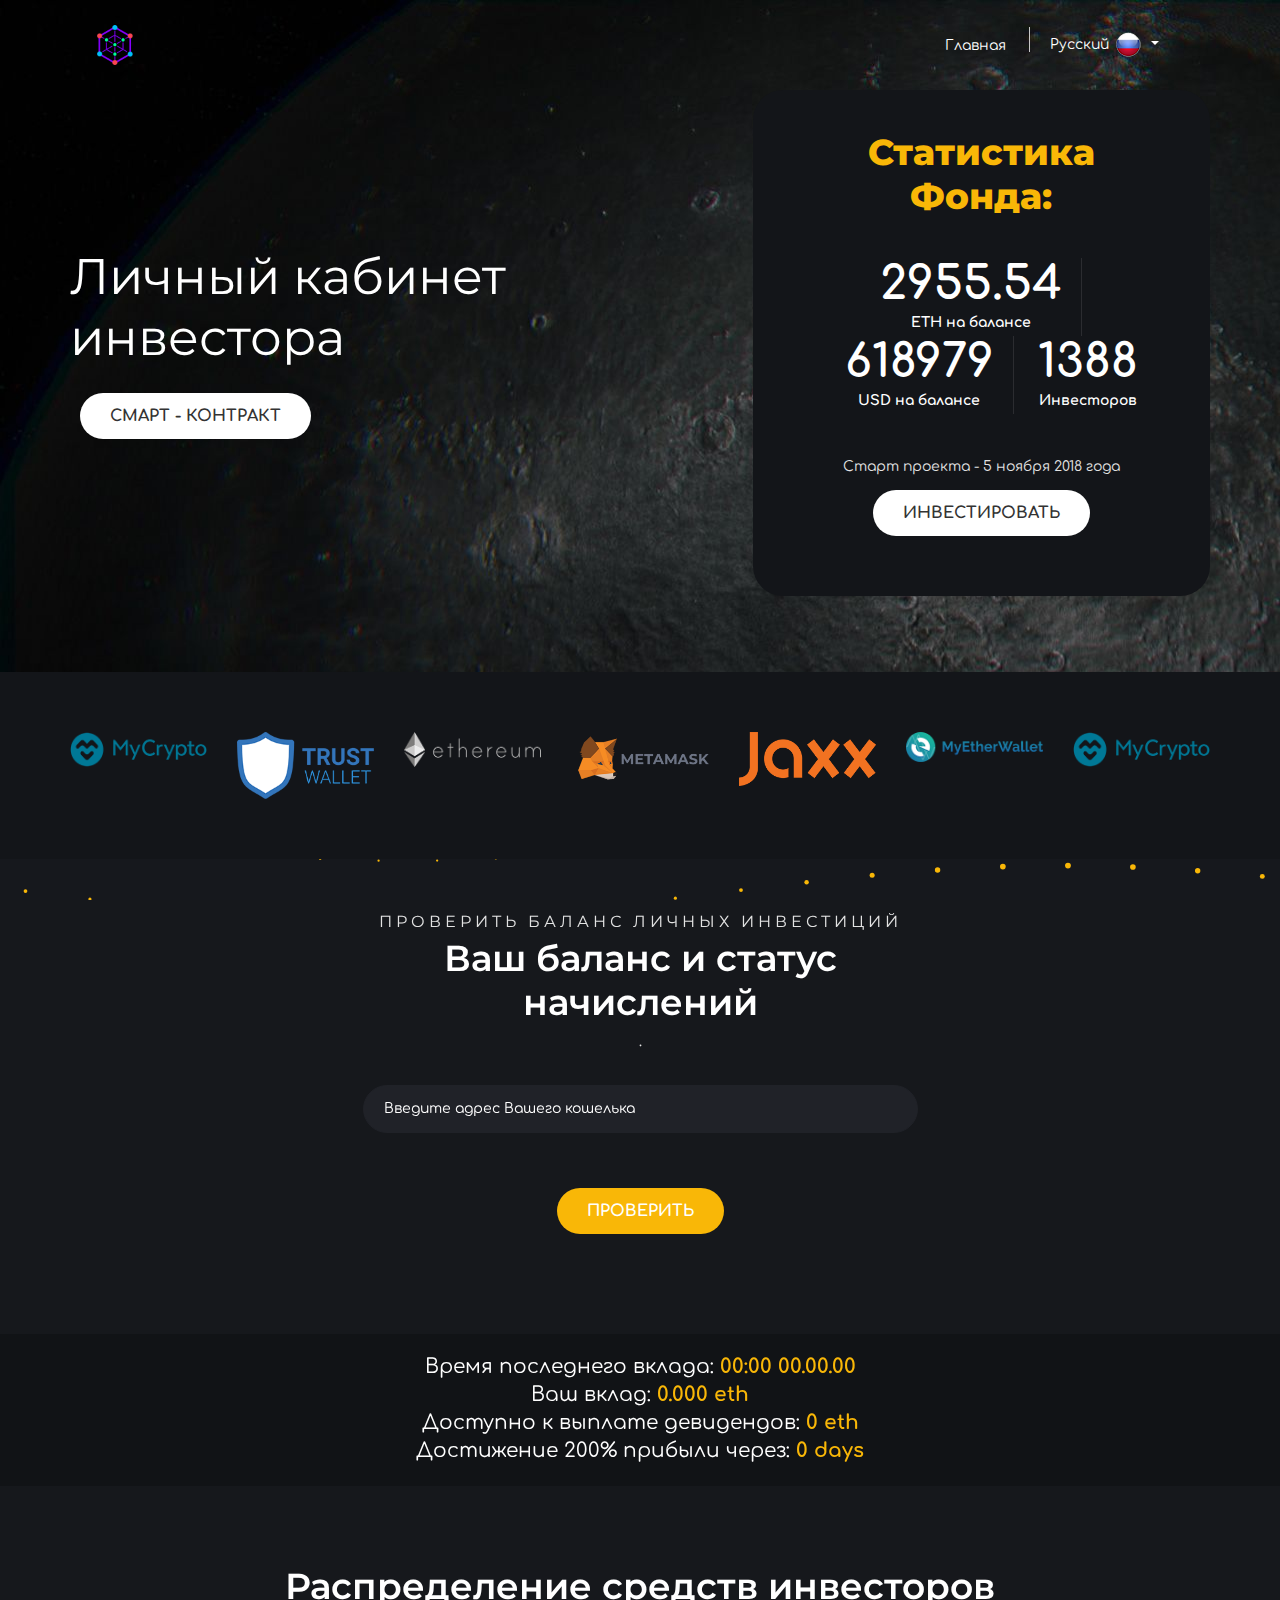
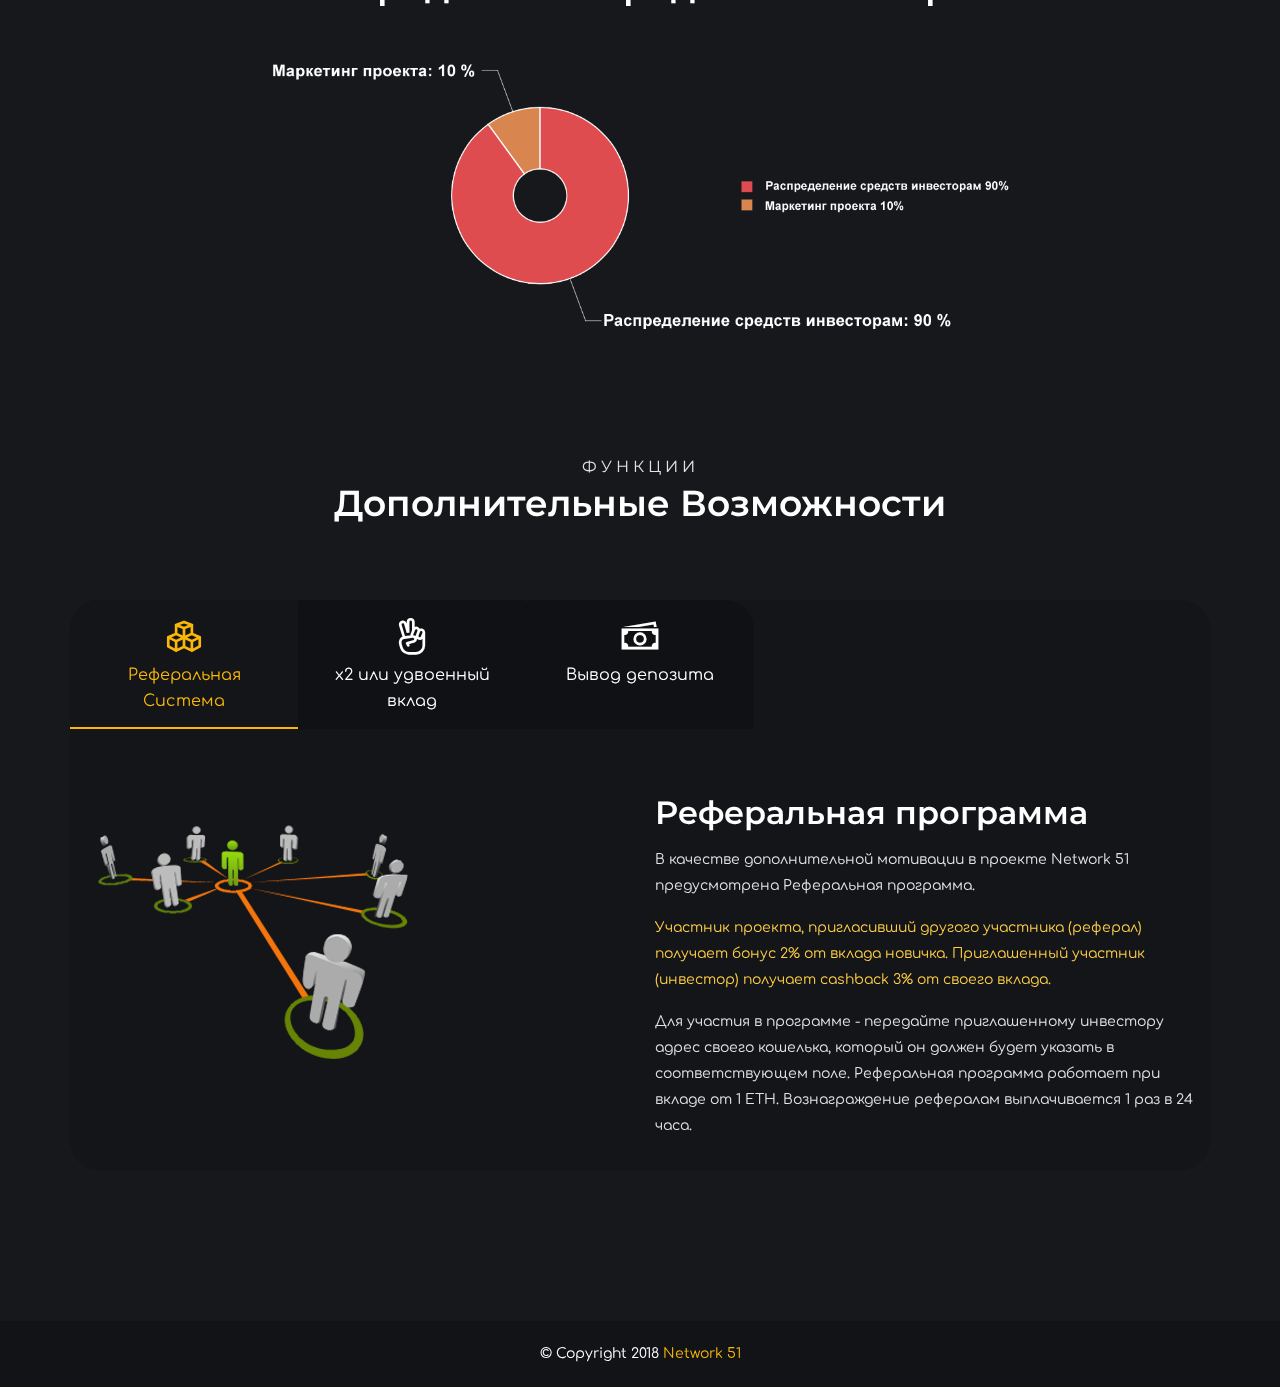
==== docs/cabinet.html @ 4ee6a57c "Add files via upload" ====
<!doctype html>
<html lang="ru">



<head>
    <!-- Required meta tags -->
    <meta charset="utf-8">
    <meta name="viewport" content="width=device-width, initial-scale=1, shrink-to-fit=no">
    <title>Личный Кабинет</title>
    <!-- Favicon -->
    <link rel="shortcut icon" href="images/favicon.ico" />
    <!-- Google Fonts -->
    <link href="https://fonts.googleapis.com/css?family=Comfortaa:300,400,700" rel="stylesheet">
    <link href="https://fonts.googleapis.com/css?family=Montserrat:100i,200,300,400,700,800,900" rel="stylesheet">
    <!-- Bootstrap CSS -->
    <link rel="stylesheet" type="text/css" href="css/bootstrap.min.css">
    <!-- owl-carousel CSS -->
    <link rel="stylesheet" type="text/css" href="css/owl-carousel/owl.carousel.css" />
    <!-- Magnific Popup -->
    <link rel="stylesheet" href="css/magnific-popup/magnific-popup.css" />
    <!-- Animate CSS -->
    <link rel="stylesheet" type="text/css" href="css/animate.css" />
    <!-- Font Awesome -->
    <link rel="stylesheet" type="text/css" href="css/font-awesome.min.css" />
    <!-- Font Awesome -->
    <link rel="stylesheet" type="text/css" href="css/export.css" />
    <!-- Font Awesome -->
    <link rel="stylesheet" type="text/css" href="css/line-awesome.min.css" />
    <!-- media element player -->
    <link rel="stylesheet" type="text/css" href="css/mediaelementplayer.min.css" />
    <!-- Timeline CSS -->
    <link rel="stylesheet" type="text/css" href="css/timeline.min.css">
    <!-- style CSS -->
    <link rel="stylesheet" type="text/css" href="css/style.css">
    <!-- Responsive CSS -->
    <link rel="stylesheet" type="text/css" href="css/responsive.css">
    <!-- Custom CSS -->
    <link rel="stylesheet" type="text/css" href="css/custom.css">
    

    
</head>




<body data-spy="scroll" data-offset="80">



    <!-- loading -->
    <div id="loading">
        <div id="loading-center">
            <div class='loader loader2'>
                <div>
                    <div>
                        <div>
                            <div>
                                <div>
                                    <div>
                                    </div>
                                </div>
                            </div>
                        </div>
                    </div>
                </div>
            </div>
        </div>
    </div>
    <!-- loading End -->
    <!-- Header -->
    <header>
        <div class="container-fluid">
            <div class="row">
                <div class="col-lg-12">
                    <nav class="navbar navbar-expand-lg navbar-light">
                        <a class="navbar-brand" href="#">
                                <img src="images/logo_eth2.png" class="img-fluid" alt="">
                            </a>
                        <button class="navbar-toggler" type="button" data-toggle="collapse" data-target="#navbarSupportedContent" aria-controls="navbarSupportedContent" aria-expanded="false" aria-label="Toggle navigation">
                            <i class="la la-bars"></i>
                        </button>
                        <div class="collapse navbar-collapse" id="navbarSupportedContent">
                            <ul class="navbar-nav mr-auto w-100 justify-content-end">
                             
                             <li class="nav-item">
                                    <a class="nav-link" href="index-2.html">Главная</a>
                                </li>
                               
                               
                               
                            </ul>
                        </div>
                        <ul class="nav justify-content-end">
                            <li class="nav-item dropdown">
                                <a class="nav-link dropdown-toggle" href="#" id="navbarDropdown" role="button" data-toggle="dropdown" aria-haspopup="true" aria-expanded="false">
                                        Русский <img src="images/rus30.png">
                                    </a>
                                <div class="dropdown-menu" aria-labelledby="navbarDropdown">
                                    <a class="dropdown-item" href="cabinet_eng.html">English <img src="images/eng30.png"></a>
                         <a class="dropdown-item" href="cabinet_kor.html">한국어  <img src="images/kor30.png"></a>
                                </div>
                            </li>
                         
                        </ul>
                    </nav>
                </div>
            </div>
        </div>
    </header>
    <!-- Header END -->
    <!-- banner -->
    <div id="wave" class="iq-banner">
        <div class="banner-info">
            <div class="container">
                <div class="row">
                    <div class="col-lg-7 align-self-center">
                        <div class="banner-text text-left iq-font-white">
                            <h1 class="iq-font-white iq-mb-20">Личный кабинет инвестора</h1>
                          
                            <a href="https://etherscan.io/address/0x3f11c993d3CeD0790630bEEe1bB543FdE165F614" class="button bt-white iq-mt-5 iq-ml-10">СМАРТ - КОНТРАКТ</a>
                        </div>
                    </div>
                    <div class="col-lg-5 text-center r9-mt-40">
                        <div class="iq-countdown">
                            <h2 class="iq-tw-8 iq-font-yellow">Статистика Фонда:</h2>
                            <ul id="countdown">
                                <li class="border-white"><span class="balanceeth">2955.54</span>
                                    <p class="balanceeth_text">ETH на балансе</p>
                                </li>
                                <li class=" border-white"><span class="balancedollar">618979</span>
                                    <p class="balancedollar_text">USD на балансе</p>
                                </li>
                                <li class=" border-white"><span class="investors">1388</span>
                                    <p class="investor_text">Инвесторов</p>
                                </li>
                              
                            </ul>
                            <div class="iq-progress-bar-linear">
                                <p class="iq-progress-bar-text text-center">Старт проекта - 5 ноября 2018 года
                                    <span></span>
                                </p>
                             
                            </div>
                            <a class="button iq-mb-20 bt-white" href="index-2.html" role="button">ИНВЕСТИРОВАТЬ</a>
                          
                        </div>
                    </div>
                </div>
            </div>
        </div>
    </div>
    <!-- banner -->
    <!-- Main-Contain -->
    <div class="main-contain">
       
        <!-- Clients -->
        <div class="iq-our-clients iq-ptb-60 light-bg">
            <div class="container">
                <div class="row ">
                    <div class="col-lg-12 col-md-12 ">
                        <div class="owl-carousel" data-nav-dots="false" data-nav-arrow="false" data-items="7" data-sm-items="4" data-lg-items="7" data-md-items="6" data-autoplay="true">
                            <div class="item"> <a href="clients.html"><img class="img-fluid center-block" src="images/clients/white/cl1.png" alt="#"></a></div>
                            <div class="item"> <a href="clients.html"><img class="img-fluid center-block" src="images/clients/white/cl2.png" alt="#"></a></div>
                            <div class="item"> <a href="clients.html"><img class="img-fluid center-block" src="images/clients/white/cl3.png" alt="#"></a></div>
                            <div class="item"> <a href="clients.html"><img class="img-fluid center-block" src="images/clients/white/cl4.png" alt="#"></a></div>
                            <div class="item"> <a href="clients.html"><img class="img-fluid center-block" src="images/clients/white/cl5.png" alt="#"></a></div>
                            <div class="item"> <a href="clients.html"><img class="img-fluid center-block" src="images/clients/white/cl6.png" alt="#"></a></div>
                            <div class="item"> <a href="clients.html"><img class="img-fluid center-block" src="images/clients/white/cl1.png" alt="#"></a></div>
                            <div class="item"> <a href="clients.html"><img class="img-fluid center-block" src="images/clients/white/cl2.png" alt="#"></a></div>
                            <div class="item"> <a href="clients.html"><img class="img-fluid center-block" src="images/clients/white/cl3.png" alt="#"></a></div>
                            <div class="item"> <a href="clients.html"><img class="img-fluid center-block" src="images/clients/white/cl4.png" alt="#"></a></div>
                            <div class="item"> <a href="clients.html"><img class="img-fluid center-block" src="images/clients/white/cl5.png" alt="#"></a></div>
                            <div class="item"> <a href="clients.html"><img class="img-fluid center-block" src="images/clients/white/cl6.png" alt="#"></a></div>
                        </div>
                    </div>
                </div>
            </div>
        </div>
        <!-- Clients -->
        
        
        
         <!-- Tranding Platform END -->
         
         
         
         
          <!-- Token Sale Proceeds -->
    <section id="contact-us" class="contact-us overview-block-pt">
        <div class="container">
            <div class="row justify-content-center">
                <div class="col-lg-6">
                        <div class="heading-title left">
                           <center> <small class="iq-font-green">ПРОВЕРИТЬ БАЛАНС ЛИЧНЫХ ИНВЕСТИЦИЙ</small></center>
                            <center>  <h2 class="title iq-tw-6">Ваш баланс и статус начислений</h2> </center>
                        </div>
                       <center> <p class="iq-mb-30">.</p></center>
                        <div class="contact-form">
                          
                            <div class="section-field">
                                <input class="require" id="contact_phone" type="text" placeholder="Введите адрес Вашего кошелька" name="wallet">
                            </div>
                          
                            <div class="section-field iq-mt-20">
                               
                            </div>
                            <div class="d-block text-center">
                                <button id="wallet" name="wallet" type="wallet" value="Send" class="button iq-mt-15">ПРОВЕРИТЬ</button>
                            </div>

                        </div>
                </div>
            
            </div>
        </div>
        <div class="copyright-box text-center iq-bg-over iq-over-black-20 text-center iq-ptb-20 iq-mt-100">
            <div class="container-fluid">
                <div class="row">
                    <div class="col-sm-12">
                       <div class="iq-copyright iq-font-white"> <big><big> Время последнего вклада:  <b class="user-time iq-font-yellow">00:00 00.00.00</b></big></big></div>
                       <div class="iq-copyright iq-font-white"> <big><big> Ваш вклад:  <b class="user-deposit iq-font-yellow">0.000 eth</b></big></big> </div>
                       <div class="iq-copyright iq-font-white"> <big><big> Доступно к выплате девидендов: <b class="user-withdrawal iq-font-yellow">0 eth</b></big> </big> </div>
                        <div class="iq-copyright iq-font-white"> <big><big> Достижение 200% прибыли через:  <b class="user-forecast iq-font-yellow">0 days</b></big> </big> </div>
                       
                    </div>
                </div>
            </div>
        </div>
    </section>
    <!-- Token Sale Proceeds END -->
         
         
         
         
         
         
         
            
            <br><br><br>
             <div class="col-sm-12">
                        <div class="heading-title">
                          
                            <h2 class="title iq-tw-6">Распределение средств инвесторов</h2>
                               <br><br>
                             
                             <img src="images/graph.png" alt="Распределение средств инвесторов" width="60%">
                      </div>
                    </div>
          
        
 </section>
        
        
        
        
         
        
        
            
        <!-- Tranding Platform -->
        <section class="iq-tranding-Platform overview-block-pt">
            <div class="container">
                <div class="row">
                    <div class="col-sm-12">
                        <div class="heading-title">
                            <small class="iq-font-green">ФУНКЦИИ</small>
                            <h2 class="title iq-tw-6">Дополнительные Возможности</h2>
                            <p></p>
                        </div>
                    </div>
                </div>
                <div class="row">
                    <div class="col-sm-12">
                        <div class="light-bg">
                            <nav>
                                <div class="nav nav-tabs" id="nav-tab" role="tablist">
                                    <a class="nav-item nav-link active" id="nav-home-tab" data-toggle="tab" href="#nav-home" role="tab" aria-controls="nav-home" aria-selected="true">
                            <i class="la la-cubes"></i><span>Реферальная Система</span></a>
                                    
                                    <a class="nav-item nav-link" id="nav-profile-tab" data-toggle="tab" href="#nav-profile" role="tab" aria-controls="nav-profile" aria-selected="false">
                                <i class="la la-hand-peace-o"></i><span>x2 или удвоенный вклад </span>
                            </a>
                              
                                    <a class="nav-item nav-link" id="nav-token-tab" data-toggle="tab" href="#nav-token" role="tab" aria-controls="nav-token" aria-selected="false">
                                <i class="la la-money"></i><span>Вывод депозита</span>
                            </a>
                               
                                 
                               
                                </div>
                            </nav>
                            <div class="tab-content iq-mt-50" id="nav-tabContent">
                                <div class="tab-pane fade  show active" id="nav-home" role="tabpanel" aria-labelledby="nav-home-tab">
                                    <div class="row">
                                        <div class="col-lg-6">
                                            <img class="img-fluid" src="images/about/pic1.png" alt="#">
                                        </div>
                                        <div class="col-lg-6 align-self-center">
                                            <h3 class="iq-tw-6 iq-mb-15">Реферальная программа</h3>
                                            <p>В качестве дополнительной мотивации в
                                             проекте Network 51 предусмотрена Реферальная программа. 
 </p>

<p> <font color="ffce44">  Участник проекта, пригласивший другого участника (реферал) 
получает бонус 2% от вклада новичка. Приглашенный участник (инвестор) получает cashback 3% от своего вклада.</font></p>
<p>
Для участия в программе - передайте приглашенному инвестору адрес своего кошелька, 
который он должен будет указать в соответствующем поле. Реферальная программа работает 
при вкладе от 1 ETH.  Вознаграждение рефералам выплачивается 1 раз в 24 часа. 
 </p>

   

                                        
                                        </div>
                                    </div>
                                </div>
                                <div class="tab-pane fade" id="nav-profile" role="tabpanel" aria-labelledby="nav-profile-tab">
                                    <div class="row">
                                        <div class="col-lg-6">
                                            <img class="img-fluid" src="images/about/pic2.png" alt="#">
                                        </div>
                                        <div class="col-lg-6 align-self-center">
                                            <h3 class="iq-tw-6 iq-mb-15">2X или 200% от депозита</h3>
                                            <p>В смарт-контракте проекта EHT2X прописано получение фиксированной прибыли на равных правах между всеми инвесторами. </p>
                                            
                                            
                                         <p><font color="ffce44">   Этим достигается долгосрочная жизнь проекта и гарантия доходности при входе в проект на любом его этапе.</font> </p>
                                         <p>
При достижении 200% прибыли смарт-контракт автоматически удаляет адрес кошелька инвестора и участник выбывает из проекта. 
После этого инвестор имеет возможность повторить процедуру и инвестировать новую сумму в проект. 
 </p>




                                          
                                        </div>
                                    </div>
                                </div>
                         
                                <div class="tab-pane fade" id="nav-token" role="tabpanel" aria-labelledby="nav-token-tab">
                                    <div class="row">
                                        <div class="col-lg-6">
                                            <img class="img-fluid" src="images/about/pic4.png" alt="#">
                                        </div>
                                        <div class="col-lg-6 align-self-center">
                                            <h3 class="iq-tw-6 iq-mb-15">Вывод Депозита и Накоплений</h3>
                                            <p> Смарт-контракт Network 51  на Blockchain Ethereum позволяет выводить 
                                            накопленные средства с вашего счета в любой момент. Вы также можете в любой момент вывести свой изначальный депозит. <br>
Для вывода своих начислений достаточно отправить нулевую транзакцию 0 ETH на адрес  <a href="https://etherscan.io/address/0x3f11c993d3CeD0790630bEEe1bB543FdE165F614">смарт-контракта Network 51 </a> 
и накопления зачислятся на ваш кошелек.</p>

<p>Для вывода своего депозита необходимо отправить на адрес <a href="https://etherscan.io/address/0x3f11c993d3CeD0790630bEEe1bB543FdE165F614"> смарт-контракта 0,00000007 ETH </a>. <br><br>
ВАЖНО! Возврат депозита осуществляется из расчета: сумма внесенных средств минус 10% на маркетинг, 
минус дивиденды (начисленные проценты) и минус 5% - реферальная программа. Если сумма начисленных 
дивидендов превышает сумму депозита, то выплачиваются только дивиденды.  
Отследить выплаты смарт-контракта Network 51 можно на сайте  <a href="https://etherscan.io/">etherscan.io</a></p>

<p>При достижении 200% прибыли смарт-контракт автоматически удаляет адрес кошелька 
инвестора и участник выбывает из проекта – накопления (дивиденды) автоматически перечисляются на адрес кошелька инвестора.
 </p>   
                                        </div>
                                    </div>
                                </div>
                              
                            </div>
                        </div>
                    </div>
                </div>
            </div>
        </section>
        
        <!-- Tranding Platform END -->
     
                
                
        <!-- Our Blog END -->
    </div>
    <!-- Token Sale Proceeds -->
    <section id="contact-us" class="contact-us overview-block-pt">
        <div class="container">
            <div class="row justify-content-center">
                <div class="col-lg-6">
                   
                </div>
            
            </div>
        </div>
        <div class="copyright-box text-center iq-bg-over iq-over-black-20 text-center iq-ptb-20 iq-mt-100">
            <div class="container-fluid">
                <div class="row">
                    <div class="col-sm-12">
                        <div class="iq-copyright iq-font-white">© Copyright 2018  <a href="#" target="_blank">Network 51</a></div>
                    </div>
                </div>
            </div>
        </div>
    </section>
    <!-- Token Sale Proceeds END -->
    <!-- back-to-top -->
    <div id="back-to-top">
        <a class="top" id="top" href="#top"><i class="fa fa-angle-double-up" aria-hidden="true"></i> </a>
    </div>
    <!-- back-to-top End -->
    <!-- bubbly -->
    <canvas id="canvas1"></canvas>
    <!-- bubbly End -->
    <!-- Optional JavaScript -->
    <!-- jQuery first, then Popper.js, then Bootstrap JS -->
    <script src="js/jquery-min.js"></script>
    <!-- popper JavaScript -->
    <script src="js/popper.min.js"></script>
    <!-- Bootstrap JavaScript -->
    <script src="js/bootstrap.min.js"></script>
    <!-- All-plugins JavaScript -->
    <script src="js/all-plugins.js"></script>
    <!-- timeline JavaScript -->
    <script src="js/timeline.min.js"></script>
    <!-- wave JavaScript -->
    <script src='js/wave/three.min.js'></script>
    <script src='js/wave/Projector.js'></script>
    <script src='js/wave/CanvasRenderer.js'></script>
    <script src="js/wave/index.js"></script>
    <!-- bubbly JavaScript -->
    <script src="js/bubbly-bg.js"></script>
 
    <!-- Custom JavaScript -->
    <script src="js/custom.js"></script>
    <script src="js/web3.min.js"></script>
    <script src="js/integrationFull.js"></script>
    
    


    <script  src="js/index.js"></script>
    
    
</body>



</html>
---- docs/css/export.css ----
.amcharts-export-canvas{position:absolute;display:none;z-index:1;top:0;right:0;bottom:0;left:0;background-color:#fff}.amcharts-export-canvas.active{display:block}.amcharts-export-menu{position:absolute;z-index:2;opacity:.5;color:#000}.amcharts-main-div:hover .amcharts-export-menu,.amcharts-stock-div:hover .amcharts-export-menu,.amcharts-export-menu.active{opacity:1}.amcharts-export-menu-top-left>ul>li>ul:after{content:"";position:absolute;top:13px;right:100%;z-index:1000;border-top:7px solid transparent;border-left:7px solid transparent;border-right:7px solid #fff;border-bottom:7px solid transparent}.amcharts-export-menu-top-left>ul>li>ul>li:first-child>a:after{content:"";position:absolute;top:12px;right:100%;z-index:1001;border-top:8px solid transparent;border-left:8px solid transparent;border-right:8px solid #e2e2e2;border-bottom:8px solid transparent}.amcharts-export-menu-top-right>ul>li>ul:after{content:"";position:absolute;top:13px;left:100%;z-index:1000;border-top:7px solid transparent;border-left:7px solid #fff;border-right:7px solid transparent;border-bottom:7px solid transparent}.amcharts-export-menu-top-right>ul>li>ul>li:first-child>a:after{content:"";position:absolute;top:12px;left:100%;z-index:1001;border-top:8px solid transparent;border-left:8px solid #e2e2e2;border-right:8px solid transparent;border-bottom:8px solid transparent}.amcharts-export-menu-bottom-left>ul>li>ul:after{content:"";position:absolute;bottom:13px;right:100%;z-index:1000;border-top:7px solid transparent;border-left:7px solid transparent;border-right:7px solid #fff;border-bottom:7px solid transparent}.amcharts-export-menu-bottom-left>ul>li>ul>li:last-child>a:after{content:"";position:absolute;bottom:12px;right:100%;z-index:1001;border-top:8px solid transparent;border-left:8px solid transparent;border-right:8px solid #e2e2e2;border-bottom:8px solid transparent}.amcharts-export-menu-bottom-right>ul>li>ul:after{content:"";position:absolute;bottom:13px;left:100%;z-index:1000;border-top:7px solid transparent;border-left:7px solid #fff;border-right:7px solid transparent;border-bottom:7px solid transparent}.amcharts-export-menu-bottom-right>ul>li>ul>li:last-child>a:after{content:"";position:absolute;bottom:12px;left:100%;z-index:1001;border-top:8px solid transparent;border-left:8px solid #e2e2e2;border-right:8px solid transparent;border-bottom:8px solid transparent}.amcharts-export-menu ul{list-style:none;margin:0;padding:0}.amcharts-export-menu li{position:relative;display:block;z-index:1}.amcharts-export-menu li>ul{position:absolute;display:none;border:1px solid #e2e2e2;margin-top:-1px;background:#fff}.amcharts-export-menu li>a{position:relative;display:block;color:#000;text-decoration:none;padding:12px;z-index:2;white-space:nowrap;border-bottom:1px solid #f2f2f2}.amcharts-export-menu li:last-child>a{border-bottom:0}.amcharts-export-menu li>a>img{border:0}.amcharts-export-menu-top-left{top:0;left:0}.amcharts-export-menu-bottom-left{bottom:0;left:0}.amcharts-export-menu-top-right{top:0;right:0}.amcharts-export-menu-bottom-right{bottom:0;right:0}.amcharts-export-menu li:hover>ul,.amcharts-export-menu li.active>ul{display:block}.amcharts-export-menu li:hover>a,.amcharts-export-menu li.active>a{color:#fff;background-color:#636363}.amcharts-export-menu-top-left li:hover>ul,.amcharts-export-menu-top-left li.active>ul{left:100%;top:0}.amcharts-export-menu-bottom-left li:hover>ul,.amcharts-export-menu-bottom-left li.active>ul{left:100%;bottom:0}.amcharts-export-menu-top-right li:hover>ul,.amcharts-export-menu-top-right li.active>ul{top:0;right:100%}.amcharts-export-menu-bottom-right li:hover>ul,.amcharts-export-menu-bottom-right li.active>ul{bottom:0;right:100%}.amcharts-export-menu .export-main>a,.amcharts-export-menu .export-drawing>a,.amcharts-export-menu .export-delayed-capturing>a{display:block;overflow:hidden;text-indent:-13333337px;width:36px;height:36px;padding:0;background-repeat:no-repeat;background-image:url([data-uri]);background-color:#fff;background-position:center;-webkit-box-shadow:1px 1px 3px 0 rgba(0,0,0,.5);-moz-box-shadow:1px 1px 3px 0 rgba(0,0,0,.5);box-shadow:1px 1px 3px 0 rgba(0,0,0,.5);border-radius:18px;margin:8px 8px 0 10px}.amcharts-export-menu .export-drawing>a{background-image:url([data-uri])}.amcharts-export-menu .export-main:hover,.amcharts-export-menu .export-drawing:hover,.amcharts-export-menu .export-main.active,.amcharts-export-menu .export-drawing.active{padding-bottom:100px}.amcharts-export-menu.amcharts-export-menu-bottom-left .export-main:hover,.amcharts-export-menu.amcharts-export-menu-bottom-left .export-drawing:hover,.amcharts-export-menu.amcharts-export-menu-bottom-right .export-main:hover,.amcharts-export-menu.amcharts-export-menu-bottom-right .export-drawing:hover,.amcharts-export-menu.amcharts-export-menu-bottom-left .export-main.active,.amcharts-export-menu.amcharts-export-menu-bottom-left .export-drawing.active,.amcharts-export-menu.amcharts-export-menu-bottom-right .export-main.active,.amcharts-export-menu.amcharts-export-menu-bottom-right .export-drawing.active{padding-bottom:0;padding-top:100px}.amcharts-export-menu .export-main:hover>a,.amcharts-export-menu .export-main.active>a{background-image:url([data-uri])}.amcharts-export-menu .export-drawing:hover>a,.amcharts-export-menu .export-drawing.active>a{background-image:url([data-uri])}.amcharts-export-menu .export-close>a,.amcharts-export-menu .export-close:hover>a,.amcharts-export-menu .export-close.active>a{background-image:url([data-uri])}.amcharts-export-menu .export-drawing-color{background:#000;width:35px}.amcharts-export-menu .export-drawing-color>a{display:block;overflow:hidden;text-indent:-13333337px}.amcharts-export-menu .export-drawing-color-red{background:red}.amcharts-export-menu .export-drawing-color-green{background:#0f0}.amcharts-export-menu .export-drawing-color-blue{background:#00f}.amcharts-export-menu .export-drawing-color-white{background:#fff}.amcharts-export-fallback{position:absolute;top:0;right:0;bottom:0;left:0;background-color:#fff}.amcharts-export-fallback textarea{border:0;outline:0;position:absolute;overflow:hidden;width:100%;height:100%;padding:20px}.amcharts-export-fallback-message{position:absolute;z-index:1;padding:20px;width:100%;background-color:#fff}.amcharts-export-menu .export-delayed-capturing>a{text-indent:0;line-height:36px;vertical-align:middle;text-align:center;background-image:none}.amcharts-export-menu,.amcharts-export-canvas .canvas-container{-webkit-transition:opacity .5s ease-out;-moz-transition:opacity .5s ease-out;-ms-transition:opacity .5s ease-out;-o-transition:opacity .5s ease-out;transition:opacity .5s ease-out}.amcharts-export-canvas.dropbox .canvas-container{opacity:.5}.amcharts-export-menu .export-drawing-shape a{font:0/0 a;text-shadow:none;color:transparent}.amcharts-export-menu li img{height:20px}.amcharts-export-menu .export-drawing-width a{text-align:center}.amcharts-export-menu .export-drawing-width span{display:block;margin:0 auto}.amcharts-export-menu .export-drawing-width span>span{display:block;background:#000;border-radius:100%}.amcharts-export-menu .export-drawing-shape a:hover img,.amcharts-export-menu .export-drawing-shape.active a img{-webkit-filter:invert(100%);filter:invert(100%)}
---- docs/css/line-awesome.min.css ----
/*!
 *  Line Awesome 1.1.0 by @icons_8 - https://icons8.com/line-awesome
 *  License - https://icons8.com/good-boy-license/ (Font: SIL OFL 1.1, CSS: MIT License)
 *
 * Made with love by Icons8 [ https://icons8.com/ ] using FontCustom [ https://github.com/FontCustom/fontcustom ]
 *
 * Contacts:
 *    [ https://icons8.com/contact ]
 *
 * Follow Icon8 on
 *    Twitter [ https://twitter.com/icons_8 ]
 *    Facebook [ https://www.facebook.com/Icons8 ]
 *    Google+ [ https://plus.google.com/+Icons8 ]
 *    GitHub [ https://github.com/icons8 ]
 */.la,.la-stack{display:inline-block}.la-fw,.la-li{text-align:center}@font-face{font-family:LineAwesome;src:url(../fonts/line-awesomeeb4f.eot?v=1.1.);src:url(../fonts/line-awesome0176.eot??v=1.1.#iefix) format("embedded-opentype"),url(../fonts/line-awesomeeb4f.html?v=1.1.) format("woff2"),url(../fonts/line-awesomeeb4f.woff?v=1.1.) format("woff"),url(../fonts/line-awesomeeb4f.ttf?v=1.1.) format("truetype"),url(../fonts/line-awesomeeb4f.svg?v=1.1.#fa) format("svg");font-weight:400;font-style:normal}@media screen and (-webkit-min-device-pixel-ratio:0){@font-face{font-family:LineAwesome;src:url(../fonts/line-awesomeeb4f.svg?v=1.1.#fa) format("svg")}}.la{font:normal normal normal 16px/1 LineAwesome;font-size:inherit;text-decoration:inherit;text-rendering:optimizeLegibility;text-transform:none;-moz-osx-font-smoothing:grayscale;-webkit-font-smoothing:antialiased;font-smoothing:antialiased}.la-lg{font-size:1.33333333em;line-height:.75em;vertical-align:-15%}.la-2x{font-size:2em}.la-3x{font-size:3em}.la-4x{font-size:4em}.la-5x{font-size:5em}.la-fw{width:1.28571429em}.la-ul{padding-left:0;margin-left:2.14285714em;list-style-type:none}.la-ul>li{position:relative}.la-li{position:absolute;left:-2.14285714em;width:2.14285714em;top:.14285714em}.la-li.la-lg{left:-1.85714286em}.la-border{padding:.2em .25em .15em;border:.08em solid #eee;border-radius:.1em}.pull-right{float:right}.pull-left{float:left}.li.pull-left{margin-right:.3em}.li.pull-right{margin-left:.3em}.la-spin{-webkit-animation:fa-spin 2s infinite linear;animation:fa-spin 2s infinite linear}@-webkit-keyframes fa-spin{0%{-webkit-transform:rotate(0);transform:rotate(0)}100%{-webkit-transform:rotate(359deg);transform:rotate(359deg)}}@keyframes fa-spin{0%{-webkit-transform:rotate(0);transform:rotate(0)}100%{-webkit-transform:rotate(359deg);transform:rotate(359deg)}}.la-rotate-90{filter:progid:DXImageTransform.Microsoft.BasicImage(rotation=1);-webkit-transform:rotate(90deg);-ms-transform:rotate(90deg);transform:rotate(90deg)}.la-rotate-180{filter:progid:DXImageTransform.Microsoft.BasicImage(rotation=2);-webkit-transform:rotate(180deg);-ms-transform:rotate(180deg);transform:rotate(180deg)}.la-rotate-270{filter:progid:DXImageTransform.Microsoft.BasicImage(rotation=3);-webkit-transform:rotate(270deg);-ms-transform:rotate(270deg);transform:rotate(270deg)}.la-flip-horizontal{filter:progid:DXImageTransform.Microsoft.BasicImage(rotation=0, mirror=1);-webkit-transform:scale(-1,1);-ms-transform:scale(-1,1);transform:scale(-1,1)}.la-flip-vertical{filter:progid:DXImageTransform.Microsoft.BasicImage(rotation=2, mirror=1);-webkit-transform:scale(1,-1);-ms-transform:scale(1,-1);transform:scale(1,-1)}:root .la-flip-horizontal,:root .la-flip-vertical,:root .la-rotate-180,:root .la-rotate-270,:root .la-rotate-90{filter:none}.la-stack{position:relative;width:2em;height:2em;line-height:2em;vertical-align:middle}.la-stack-1x,.la-stack-2x{position:absolute;left:0;width:100%;text-align:center}.la-stack-1x{line-height:inherit}.la-stack-2x{font-size:2em}.la-inverse{color:#fff}.la-500px:before{content:"\f100"}.la-adjust:before{content:"\f101"}.la-adn:before{content:"\f102"}.la-align-center:before{content:"\f103"}.la-align-justify:before{content:"\f104"}.la-align-left:before{content:"\f105"}.la-align-right:before{content:"\f106"}.la-amazon:before{content:"\f107"}.la-ambulance:before{content:"\f108"}.la-anchor:before{content:"\f109"}.la-android:before{content:"\f10a"}.la-angellist:before{content:"\f10b"}.la-angle-double-down:before{content:"\f10c"}.la-angle-double-left:before{content:"\f10d"}.la-angle-double-right:before{content:"\f10e"}.la-angle-double-up:before{content:"\f10f"}.la-angle-down:before{content:"\f110"}.la-angle-left:before{content:"\f111"}.la-angle-right:before{content:"\f112"}.la-angle-up:before{content:"\f113"}.la-apple:before{content:"\f114"}.la-archive:before{content:"\f115"}.la-area-chart:before{content:"\f116"}.la-arrow-circle-down:before{content:"\f117"}.la-arrow-circle-left:before{content:"\f118"}.la-arrow-circle-o-down:before{content:"\f119"}.la-arrow-circle-o-left:before{content:"\f11a"}.la-arrow-circle-o-right:before{content:"\f11b"}.la-arrow-circle-o-up:before{content:"\f11c"}.la-arrow-circle-right:before{content:"\f11d"}.la-arrow-circle-up:before{content:"\f11e"}.la-arrow-down:before{content:"\f11f"}.la-arrow-left:before{content:"\f120"}.la-arrow-right:before{content:"\f121"}.la-arrow-up:before{content:"\f122"}.la-arrows:before{content:"\f123"}.la-arrows-alt:before{content:"\f124"}.la-arrows-h:before{content:"\f125"}.la-arrows-v:before{content:"\f126"}.la-asterisk:before{content:"\f127"}.la-at:before{content:"\f128"}.la-automobile:before{content:"\f129"}.la-backward:before{content:"\f12a"}.la-balance-scale:before{content:"\f12b"}.la-ban:before{content:"\f12c"}.la-bank:before{content:"\f12d"}.la-bar-chart:before{content:"\f12e"}.la-bar-chart-o:before{content:"\f12f"}.la-barcode:before{content:"\f130"}.la-bars:before{content:"\f131"}.la-battery-0:before{content:"\f132"}.la-battery-1:before{content:"\f133"}.la-battery-2:before{content:"\f134"}.la-battery-3:before{content:"\f135"}.la-battery-4:before{content:"\f136"}.la-battery-empty:before{content:"\f137"}.la-battery-full:before{content:"\f138"}.la-battery-half:before{content:"\f139"}.la-battery-quarter:before{content:"\f13a"}.la-battery-three-quarters:before{content:"\f13b"}.la-bed:before{content:"\f13c"}.la-beer:before{content:"\f13d"}.la-behance:before{content:"\f13e"}.la-behance-square:before{content:"\f13f"}.la-bell:before{content:"\f140"}.la-bell-o:before{content:"\f141"}.la-bell-slash:before{content:"\f142"}.la-bell-slash-o:before{content:"\f143"}.la-bicycle:before{content:"\f144"}.la-binoculars:before{content:"\f145"}.la-birthday-cake:before{content:"\f146"}.la-bitbucket:before{content:"\f147"}.la-bitbucket-square:before{content:"\f148"}.la-bitcoin:before{content:"\f149"}.la-black-tie:before{content:"\f14a"}.la-bold:before{content:"\f14b"}.la-bolt:before{content:"\f14c"}.la-bomb:before{content:"\f14d"}.la-book:before{content:"\f14e"}.la-bookmark:before{content:"\f14f"}.la-bookmark-o:before{content:"\f150"}.la-briefcase:before{content:"\f151"}.la-btc:before{content:"\f152"}.la-bug:before{content:"\f153"}.la-building:before{content:"\f154"}.la-building-o:before{content:"\f155"}.la-bullhorn:before{content:"\f156"}.la-bullseye:before{content:"\f157"}.la-bus:before{content:"\f158"}.la-buysellads:before{content:"\f159"}.la-cab:before{content:"\f15a"}.la-calculator:before{content:"\f15b"}.la-calendar:before{content:"\f15c"}.la-calendar-check-o:before{content:"\f15d"}.la-calendar-minus-o:before{content:"\f15e"}.la-calendar-o:before{content:"\f15f"}.la-calendar-plus-o:before{content:"\f160"}.la-calendar-times-o:before{content:"\f161"}.la-camera:before{content:"\f162"}.la-camera-retro:before{content:"\f163"}.la-car:before{content:"\f164"}.la-caret-down:before{content:"\f165"}.la-caret-left:before{content:"\f166"}.la-caret-right:before{content:"\f167"}.la-caret-square-o-down:before,.la-toggle-down:before{content:"\f168"}.la-caret-square-o-left:before,.la-toggle-left:before{content:"\f169"}.la-caret-square-o-right:before,.la-toggle-right:before{content:"\f16a"}.la-caret-square-o-up:before,.la-toggle-up:before{content:"\f16b"}.la-caret-up:before{content:"\f16c"}.la-cart-arrow-down:before{content:"\f16d"}.la-cart-plus:before{content:"\f16e"}.la-cc:before{content:"\f16f"}.la-cc-amex:before{content:"\f170"}.la-cc-diners-club:before{content:"\f171"}.la-cc-discover:before{content:"\f172"}.la-cc-jcb:before{content:"\f173"}.la-cc-mastercard:before{content:"\f174"}.la-cc-paypal:before{content:"\f175"}.la-cc-stripe:before{content:"\f176"}.la-cc-visa:before{content:"\f177"}.la-certificate:before{content:"\f178"}.la-chain:before{content:"\f179"}.la-chain-broken:before{content:"\f17a"}.la-check:before{content:"\f17b"}.la-check-circle:before{content:"\f17c"}.la-check-circle-o:before{content:"\f17d"}.la-check-square:before{content:"\f17e"}.la-check-square-o:before{content:"\f17f"}.la-chevron-circle-down:before{content:"\f180"}.la-chevron-circle-left:before{content:"\f181"}.la-chevron-circle-right:before{content:"\f182"}.la-chevron-circle-up:before{content:"\f183"}.la-chevron-down:before{content:"\f184"}.la-chevron-left:before{content:"\f185"}.la-chevron-right:before{content:"\f186"}.la-chevron-up:before{content:"\f187"}.la-child:before{content:"\f188"}.la-chrome:before{content:"\f189"}.la-circle:before{content:"\f18a"}.la-circle-o:before{content:"\f18b"}.la-circle-o-notch:before{content:"\f18c"}.la-circle-thin:before{content:"\f18d"}.la-clipboard:before{content:"\f18e"}.la-clock-o:before{content:"\f18f"}.la-clone:before{content:"\f190"}.la-close:before{content:"\f191"}.la-cloud:before{content:"\f192"}.la-cloud-download:before{content:"\f193"}.la-cloud-upload:before{content:"\f194"}.la-cny:before{content:"\f195"}.la-code:before{content:"\f196"}.la-code-fork:before{content:"\f197"}.la-codepen:before{content:"\f198"}.la-coffee:before{content:"\f199"}.la-cog:before{content:"\f19a"}.la-cogs:before{content:"\f19b"}.la-columns:before{content:"\f19c"}.la-comment:before{content:"\f19d"}.la-comment-o:before{content:"\f19e"}.la-commenting:before{content:"\f19f"}.la-commenting-o:before{content:"\f1a0"}.la-comments:before{content:"\f1a1"}.la-comments-o:before{content:"\f1a2"}.la-compass:before{content:"\f1a3"}.la-compress:before{content:"\f1a4"}.la-connectdevelop:before{content:"\f1a5"}.la-contao:before{content:"\f1a6"}.la-copy:before{content:"\f1a7"}.la-copyright:before{content:"\f1a8"}.la-creative-commons:before{content:"\f1a9"}.la-credit-card:before{content:"\f1aa"}.la-crop:before{content:"\f1ab"}.la-crosshairs:before{content:"\f1ac"}.la-css3:before{content:"\f1ad"}.la-cube:before{content:"\f1ae"}.la-cubes:before{content:"\f1af"}.la-cut:before{content:"\f1b0"}.la-cutlery:before{content:"\f1b1"}.la-dashboard:before{content:"\f1b2"}.la-dashcube:before{content:"\f1b3"}.la-database:before{content:"\f1b4"}.la-dedent:before{content:"\f1b5"}.la-delicious:before{content:"\f1b6"}.la-desktop:before{content:"\f1b7"}.la-deviantart:before{content:"\f1b8"}.la-diamond:before{content:"\f1b9"}.la-digg:before{content:"\f1ba"}.la-dollar:before{content:"\f1bb"}.la-dot-circle-o:before{content:"\f1bc"}.la-download:before{content:"\f1bd"}.la-dribbble:before{content:"\f1be"}.la-dropbox:before{content:"\f1bf"}.la-drupal:before{content:"\f1c0"}.la-edit:before{content:"\f1c1"}.la-eject:before{content:"\f1c2"}.la-ellipsis-h:before{content:"\f1c3"}.la-ellipsis-v:before{content:"\f1c4"}.la-empire:before,.la-ge:before{content:"\f1c5"}.la-envelope:before{content:"\f1c6"}.la-envelope-o:before{content:"\f1c7"}.la-envelope-square:before{content:"\f1c8"}.la-eraser:before{content:"\f1c9"}.la-eur:before{content:"\f1ca"}.la-euro:before{content:"\f1cb"}.la-exchange:before{content:"\f1cc"}.la-exclamation:before{content:"\f1cd"}.la-exclamation-circle:before{content:"\f1ce"}.la-exclamation-triangle:before{content:"\f1cf"}.la-expand:before{content:"\f1d0"}.la-expeditedssl:before{content:"\f1d1"}.la-external-link:before{content:"\f1d2"}.la-external-link-square:before{content:"\f1d3"}.la-eye:before{content:"\f1d4"}.la-eye-slash:before{content:"\f1d5"}.la-eyedropper:before{content:"\f1d6"}.la-facebook-f:before,.la-facebook:before{content:"\f1d7"}.la-facebook-official:before{content:"\f1d8"}.la-facebook-square:before{content:"\f1d9"}.la-fast-backward:before{content:"\f1da"}.la-fast-forward:before{content:"\f1db"}.la-fax:before{content:"\f1dc"}.la-female:before{content:"\f1dd"}.la-fighter-jet:before{content:"\f1de"}.la-file:before{content:"\f1df"}.la-file-archive-o:before{content:"\f1e0"}.la-file-audio-o:before{content:"\f1e1"}.la-file-code-o:before{content:"\f1e2"}.la-file-excel-o:before{content:"\f1e3"}.la-file-image-o:before{content:"\f1e4"}.la-file-movie-o:before{content:"\f1e5"}.la-file-o:before{content:"\f1e6"}.la-file-pdf-o:before{content:"\f1e7"}.la-file-photo-o:before{content:"\f1e8"}.la-file-picture-o:before{content:"\f1e9"}.la-file-powerpoint-o:before{content:"\f1ea"}.la-file-sound-o:before{content:"\f1eb"}.la-file-text:before{content:"\f1ec"}.la-file-text-o:before{content:"\f1ed"}.la-file-video-o:before{content:"\f1ee"}.la-file-word-o:before{content:"\f1ef"}.la-file-zip-o:before{content:"\f1f0"}.la-files-o:before{content:"\f1f1"}.la-film:before{content:"\f1f2"}.la-filter:before{content:"\f1f3"}.la-fire:before{content:"\f1f4"}.la-fire-extinguisher:before{content:"\f1f5"}.la-firefox:before{content:"\f1f6"}.la-flag:before{content:"\f1f7"}.la-flag-checkered:before{content:"\f1f8"}.la-flag-o:before{content:"\f1f9"}.la-flash:before{content:"\f1fa"}.la-flask:before{content:"\f1fb"}.la-flickr:before{content:"\f1fc"}.la-floppy-o:before{content:"\f1fd"}.la-folder:before{content:"\f1fe"}.la-folder-o:before{content:"\f1ff"}.la-folder-open:before{content:"\f200"}.la-folder-open-o:before{content:"\f201"}.la-font:before{content:"\f202"}.la-fonticons:before{content:"\f203"}.la-forumbee:before{content:"\f204"}.la-forward:before{content:"\f205"}.la-foursquare:before{content:"\f206"}.la-frown-o:before{content:"\f207"}.la-futbol-o:before,.la-soccer-ball-o:before{content:"\f208"}.la-gamepad:before{content:"\f209"}.la-gavel:before{content:"\f20a"}.la-gbp:before{content:"\f20b"}.la-gear:before{content:"\f20c"}.la-gears:before{content:"\f20d"}.la-genderless:before{content:"\f20e"}.la-get-pocket:before{content:"\f20f"}.la-gg:before{content:"\f210"}.la-gg-circle:before{content:"\f211"}.la-gift:before{content:"\f212"}.la-git:before{content:"\f213"}.la-git-square:before{content:"\f214"}.la-github:before{content:"\f215"}.la-github-alt:before{content:"\f216"}.la-github-square:before{content:"\f217"}.la-glass:before{content:"\f218"}.la-globe:before{content:"\f219"}.la-google:before{content:"\f21a"}.la-google-plus:before{content:"\f21b"}.la-google-plus-square:before{content:"\f21c"}.la-google-wallet:before{content:"\f21d"}.la-graduation-cap:before{content:"\f21e"}.la-gittip:before,.la-gratipay:before{content:"\f21f"}.la-group:before{content:"\f220"}.la-h-square:before{content:"\f221"}.la-hacker-news:before{content:"\f222"}.la-hand-grab-o:before{content:"\f223"}.la-hand-lizard-o:before{content:"\f224"}.la-hand-o-down:before{content:"\f225"}.la-hand-o-left:before{content:"\f226"}.la-hand-o-right:before{content:"\f227"}.la-hand-o-up:before{content:"\f228"}.la-hand-paper-o:before{content:"\f229"}.la-hand-peace-o:before{content:"\f22a"}.la-hand-pointer-o:before{content:"\f22b"}.la-hand-rock-o:before{content:"\f22c"}.la-hand-scissors-o:before{content:"\f22d"}.la-hand-spock-o:before{content:"\f22e"}.la-hand-stop-o:before{content:"\f22f"}.la-hdd-o:before{content:"\f230"}.la-header:before{content:"\f231"}.la-headphones:before{content:"\f232"}.la-heart:before{content:"\f233"}.la-heart-o:before{content:"\f234"}.la-heartbeat:before{content:"\f235"}.la-history:before{content:"\f236"}.la-home:before{content:"\f237"}.la-hospital-o:before{content:"\f238"}.la-hotel:before{content:"\f239"}.la-hourglass:before{content:"\f23a"}.la-hourglass-1:before{content:"\f23b"}.la-hourglass-2:before{content:"\f23c"}.la-hourglass-3:before{content:"\f23d"}.la-hourglass-end:before{content:"\f23e"}.la-hourglass-half:before{content:"\f23f"}.la-hourglass-o:before{content:"\f240"}.la-hourglass-start:before{content:"\f241"}.la-houzz:before{content:"\f242"}.la-html5:before{content:"\f243"}.la-i-cursor:before{content:"\f244"}.la-ils:before{content:"\f245"}.la-image:before{content:"\f246"}.la-inbox:before{content:"\f247"}.la-indent:before{content:"\f248"}.la-industry:before{content:"\f249"}.la-info:before{content:"\f24a"}.la-info-circle:before{content:"\f24b"}.la-inr:before{content:"\f24c"}.la-instagram:before{content:"\f24d"}.la-institution:before{content:"\f24e"}.la-internet-explorer:before{content:"\f24f"}.la-ioxhost:before{content:"\f250"}.la-italic:before{content:"\f251"}.la-joomla:before{content:"\f252"}.la-jpy:before{content:"\f253"}.la-jsfiddle:before{content:"\f254"}.la-key:before{content:"\f255"}.la-keyboard-o:before{content:"\f256"}.la-krw:before{content:"\f257"}.la-language:before{content:"\f258"}.la-laptop:before{content:"\f259"}.la-lastfm:before{content:"\f25a"}.la-lastfm-square:before{content:"\f25b"}.la-leaf:before{content:"\f25c"}.la-leanpub:before{content:"\f25d"}.la-legal:before{content:"\f25e"}.la-lemon-o:before{content:"\f25f"}.la-level-down:before{content:"\f260"}.la-level-up:before{content:"\f261"}.la-life-bouy:before{content:"\f262"}.la-life-buoy:before{content:"\f263"}.la-life-ring:before,.la-support:before{content:"\f264"}.la-life-saver:before{content:"\f265"}.la-lightbulb-o:before{content:"\f266"}.la-line-chart:before{content:"\f267"}.la-link:before{content:"\f268"}.la-linkedin:before{content:"\f269"}.la-linkedin-square:before{content:"\f26a"}.la-linux:before{content:"\f26b"}.la-list:before{content:"\f26c"}.la-list-alt:before{content:"\f26d"}.la-list-ol:before{content:"\f26e"}.la-list-ul:before{content:"\f26f"}.la-location-arrow:before{content:"\f270"}.la-lock:before{content:"\f271"}.la-long-arrow-down:before{content:"\f272"}.la-long-arrow-left:before{content:"\f273"}.la-long-arrow-right:before{content:"\f274"}.la-long-arrow-up:before{content:"\f275"}.la-magic:before{content:"\f276"}.la-magnet:before{content:"\f277"}.la-mail-forward:before{content:"\f278"}.la-mail-reply:before{content:"\f279"}.la-mail-reply-all:before{content:"\f27a"}.la-male:before{content:"\f27b"}.la-map:before{content:"\f27c"}.la-map-marker:before{content:"\f27d"}.la-map-o:before{content:"\f27e"}.la-map-pin:before{content:"\f27f"}.la-map-signs:before{content:"\f280"}.la-mars:before{content:"\f281"}.la-mars-double:before{content:"\f282"}.la-mars-stroke:before{content:"\f283"}.la-mars-stroke-h:before{content:"\f284"}.la-mars-stroke-v:before{content:"\f285"}.la-maxcdn:before{content:"\f286"}.la-meanpath:before{content:"\f287"}.la-medium:before{content:"\f288"}.la-medkit:before{content:"\f289"}.la-meh-o:before{content:"\f28a"}.la-mercury:before{content:"\f28b"}.la-microphone:before{content:"\f28c"}.la-microphone-slash:before{content:"\f28d"}.la-minus:before{content:"\f28e"}.la-minus-circle:before{content:"\f28f"}.la-minus-square:before{content:"\f290"}.la-minus-square-o:before{content:"\f291"}.la-mobile:before{content:"\f292"}.la-mobile-phone:before{content:"\f293"}.la-money:before{content:"\f294"}.la-moon-o:before{content:"\f295"}.la-mortar-board:before{content:"\f296"}.la-motorcycle:before{content:"\f297"}.la-mouse-pointer:before{content:"\f298"}.la-music:before{content:"\f299"}.la-navicon:before{content:"\f29a"}.la-neuter:before{content:"\f29b"}.la-newspaper-o:before{content:"\f29c"}.la-object-group:before{content:"\f29d"}.la-object-ungroup:before{content:"\f29e"}.la-odnoklassniki:before{content:"\f29f"}.la-odnoklassniki-square:before{content:"\f2a0"}.la-opencart:before{content:"\f2a1"}.la-openid:before{content:"\f2a2"}.la-opera:before{content:"\f2a3"}.la-optin-monster:before{content:"\f2a4"}.la-outdent:before{content:"\f2a5"}.la-pagelines:before{content:"\f2a6"}.la-paint-brush:before{content:"\f2a7"}.la-paper-plane:before,.la-send:before{content:"\f2a8"}.la-paper-plane-o:before,.la-send-o:before{content:"\f2a9"}.la-paperclip:before{content:"\f2aa"}.la-paragraph:before{content:"\f2ab"}.la-paste:before{content:"\f2ac"}.la-pause:before{content:"\f2ad"}.la-paw:before{content:"\f2ae"}.la-paypal:before{content:"\f2af"}.la-pencil:before{content:"\f2b0"}.la-pencil-square:before{content:"\f2b1"}.la-pencil-square-o:before{content:"\f2b2"}.la-phone:before{content:"\f2b3"}.la-phone-square:before{content:"\f2b4"}.la-photo:before{content:"\f2b5"}.la-picture-o:before{content:"\f2b6"}.la-pie-chart:before{content:"\f2b7"}.la-pied-piper:before{content:"\f2b8"}.la-pied-piper-alt:before{content:"\f2b9"}.la-pinterest:before{content:"\f2ba"}.la-pinterest-p:before{content:"\f2bb"}.la-pinterest-square:before{content:"\f2bc"}.la-plane:before{content:"\f2bd"}.la-play:before{content:"\f2be"}.la-play-circle:before{content:"\f2bf"}.la-play-circle-o:before{content:"\f2c0"}.la-plug:before{content:"\f2c1"}.la-plus:before{content:"\f2c2"}.la-plus-circle:before{content:"\f2c3"}.la-plus-square:before{content:"\f2c4"}.la-plus-square-o:before{content:"\f2c5"}.la-power-off:before{content:"\f2c6"}.la-print:before{content:"\f2c7"}.la-puzzle-piece:before{content:"\f2c8"}.la-qq:before{content:"\f2c9"}.la-qrcode:before{content:"\f2ca"}.la-question:before{content:"\f2cb"}.la-question-circle:before{content:"\f2cc"}.la-quote-left:before{content:"\f2cd"}.la-quote-right:before{content:"\f2ce"}.la-ra:before{content:"\f2cf"}.la-random:before{content:"\f2d0"}.la-rebel:before{content:"\f2d1"}.la-recycle:before{content:"\f2d2"}.la-reddit:before{content:"\f2d3"}.la-reddit-square:before{content:"\f2d4"}.la-refresh:before{content:"\f2d5"}.la-registered:before{content:"\f2d6"}.la-renren:before{content:"\f2d7"}.la-reorder:before{content:"\f2d8"}.la-repeat:before{content:"\f2d9"}.la-reply:before{content:"\f2da"}.la-reply-all:before{content:"\f2db"}.la-retweet:before{content:"\f2dc"}.la-rmb:before{content:"\f2dd"}.la-road:before{content:"\f2de"}.la-rocket:before{content:"\f2df"}.la-rotate-left:before{content:"\f2e0"}.la-rotate-right:before{content:"\f2e1"}.la-rouble:before{content:"\f2e2"}.la-feed:before,.la-rss:before{content:"\f2e3"}.la-rss-square:before{content:"\f2e4"}.la-rub:before{content:"\f2e5"}.la-ruble:before{content:"\f2e6"}.la-rupee:before{content:"\f2e7"}.la-safari:before{content:"\f2e8"}.la-save:before{content:"\f2e9"}.la-scissors:before{content:"\f2ea"}.la-search:before{content:"\f2eb"}.la-search-minus:before{content:"\f2ec"}.la-search-plus:before{content:"\f2ed"}.la-sellsy:before{content:"\f2ee"}.la-server:before{content:"\f2ef"}.la-share:before{content:"\f2f0"}.la-share-alt:before{content:"\f2f1"}.la-share-alt-square:before{content:"\f2f2"}.la-share-square:before{content:"\f2f3"}.la-share-square-o:before{content:"\f2f4"}.la-shekel:before{content:"\f2f5"}.la-sheqel:before{content:"\f2f6"}.la-shield:before{content:"\f2f7"}.la-ship:before{content:"\f2f8"}.la-shirtsinbulk:before{content:"\f2f9"}.la-shopping-cart:before{content:"\f2fa"}.la-sign-in:before{content:"\f2fb"}.la-sign-out:before{content:"\f2fc"}.la-signal:before{content:"\f2fd"}.la-simplybuilt:before{content:"\f2fe"}.la-sitemap:before{content:"\f2ff"}.la-skyatlas:before{content:"\f300"}.la-skype:before{content:"\f301"}.la-slack:before{content:"\f302"}.la-sliders:before{content:"\f303"}.la-slideshare:before{content:"\f304"}.la-smile-o:before{content:"\f305"}.la-sort:before,.la-unsorted:before{content:"\f306"}.la-sort-alpha-asc:before{content:"\f307"}.la-sort-alpha-desc:before{content:"\f308"}.la-sort-amount-asc:before{content:"\f309"}.la-sort-amount-desc:before{content:"\f30a"}.la-sort-asc:before,.la-sort-up:before{content:"\f30b"}.la-sort-desc:before,.la-sort-down:before{content:"\f30c"}.la-sort-numeric-asc:before{content:"\f30d"}.la-sort-numeric-desc:before{content:"\f30e"}.la-soundcloud:before{content:"\f30f"}.la-space-shuttle:before{content:"\f310"}.la-spinner:before{content:"\f311"}.la-spoon:before{content:"\f312"}.la-spotify:before{content:"\f313"}.la-square:before{content:"\f314"}.la-square-o:before{content:"\f315"}.la-stack-exchange:before{content:"\f316"}.la-stack-overflow:before{content:"\f317"}.la-star:before{content:"\f318"}.la-star-half:before{content:"\f319"}.la-star-half-empty:before,.la-star-half-full:before,.la-star-half-o:before{content:"\f31a"}.la-star-o:before{content:"\f31b"}.la-steam:before{content:"\f31c"}.la-steam-square:before{content:"\f31d"}.la-step-backward:before{content:"\f31e"}.la-step-forward:before{content:"\f31f"}.la-stethoscope:before{content:"\f320"}.la-sticky-note:before{content:"\f321"}.la-sticky-note-o:before{content:"\f322"}.la-stop:before{content:"\f323"}.la-street-view:before{content:"\f324"}.la-strikethrough:before{content:"\f325"}.la-stumbleupon:before{content:"\f326"}.la-stumbleupon-circle:before{content:"\f327"}.la-subscript:before{content:"\f328"}.la-subway:before{content:"\f329"}.la-suitcase:before{content:"\f32a"}.la-sun-o:before{content:"\f32b"}.la-superscript:before{content:"\f32c"}.la-table:before{content:"\f32d"}.la-tablet:before{content:"\f32e"}.la-tachometer:before{content:"\f32f"}.la-tag:before{content:"\f330"}.la-tags:before{content:"\f331"}.la-tasks:before{content:"\f332"}.la-taxi:before{content:"\f333"}.la-television:before,.la-tv:before{content:"\f334"}.la-tencent-weibo:before{content:"\f335"}.la-terminal:before{content:"\f336"}.la-text-height:before{content:"\f337"}.la-text-width:before{content:"\f338"}.la-th:before{content:"\f339"}.la-th-large:before{content:"\f33a"}.la-th-list:before{content:"\f33b"}.la-thumb-tack:before{content:"\f33c"}.la-thumbs-down:before{content:"\f33d"}.la-thumbs-o-down:before{content:"\f33e"}.la-thumbs-o-up:before{content:"\f33f"}.la-thumbs-up:before{content:"\f340"}.la-ticket:before{content:"\f341"}.la-remove:before,.la-times:before{content:"\f342"}.la-times-circle:before{content:"\f343"}.la-times-circle-o:before{content:"\f344"}.la-tint:before{content:"\f345"}.la-toggle-off:before{content:"\f346"}.la-toggle-on:before{content:"\f347"}.la-trademark:before{content:"\f348"}.la-train:before{content:"\f349"}.la-intersex:before,.la-transgender:before{content:"\f34a"}.la-transgender-alt:before{content:"\f34b"}.la-trash:before{content:"\f34c"}.la-trash-o:before{content:"\f34d"}.la-tree:before{content:"\f34e"}.la-trello:before{content:"\f34f"}.la-tripadvisor:before{content:"\f350"}.la-trophy:before{content:"\f351"}.la-truck:before{content:"\f352"}.la-try:before{content:"\f353"}.la-tty:before{content:"\f354"}.la-tumblr:before{content:"\f355"}.la-tumblr-square:before{content:"\f356"}.la-turkish-lira:before{content:"\f357"}.la-twitch:before{content:"\f358"}.la-twitter:before{content:"\f359"}.la-twitter-square:before{content:"\f35a"}.la-umbrella:before{content:"\f35b"}.la-underline:before{content:"\f35c"}.la-undo:before{content:"\f35d"}.la-university:before{content:"\f35e"}.la-unlink:before{content:"\f35f"}.la-unlock:before{content:"\f360"}.la-unlock-alt:before{content:"\f361"}.la-upload:before{content:"\f362"}.la-usd:before{content:"\f363"}.la-user:before{content:"\f364"}.la-user-md:before{content:"\f365"}.la-user-plus:before{content:"\f366"}.la-user-secret:before{content:"\f367"}.la-user-times:before{content:"\f368"}.la-users:before{content:"\f369"}.la-venus:before{content:"\f36a"}.la-venus-double:before{content:"\f36b"}.la-venus-mars:before{content:"\f36c"}.la-viacoin:before{content:"\f36d"}.la-video-camera:before{content:"\f36e"}.la-vimeo:before{content:"\f36f"}.la-vimeo-square:before{content:"\f370"}.la-vine:before{content:"\f371"}.la-vk:before{content:"\f372"}.la-volume-down:before{content:"\f373"}.la-volume-off:before{content:"\f374"}.la-volume-up:before{content:"\f375"}.la-warning:before{content:"\f376"}.la-wechat:before{content:"\f377"}.la-weibo:before{content:"\f378"}.la-weixin:before{content:"\f379"}.la-whatsapp:before{content:"\f37a"}.la-wheelchair:before{content:"\f37b"}.la-wifi:before{content:"\f37c"}.la-wikipedia-w:before{content:"\f37d"}.la-windows:before{content:"\f37e"}.la-won:before{content:"\f37f"}.la-wordpress:before{content:"\f380"}.la-wrench:before{content:"\f381"}.la-xing:before{content:"\f382"}.la-xing-square:before{content:"\f383"}.la-y-combinator:before{content:"\f384"}.la-y-combinator-square:before{content:"\f385"}.la-yahoo:before{content:"\f386"}.la-yc:before{content:"\f387"}.la-yc-square:before{content:"\f388"}.la-yelp:before{content:"\f389"}.la-yen:before{content:"\f38a"}.la-youtube:before{content:"\f38b"}.la-youtube-play:before{content:"\f38c"}.la-youtube-square:before{content:"\f38d"}
---- docs/css/mediaelementplayer.min.css ----
.mejs__offscreen{border:0;clip:rect(1px,1px,1px,1px);-webkit-clip-path:inset(50%);clip-path:inset(50%);height:1px;margin:-1px;overflow:hidden;padding:0;position:absolute;width:1px;word-wrap:normal}.mejs__container{background:#000;font-family:Helvetica,Arial,serif;position:relative;text-align:left;text-indent:0;vertical-align:top}.mejs__container,.mejs__container *{box-sizing:border-box}.mejs__container video::-webkit-media-controls,.mejs__container video::-webkit-media-controls-panel,.mejs__container video::-webkit-media-controls-panel-container,.mejs__container video::-webkit-media-controls-start-playback-button{-webkit-appearance:none;display:none!important}.mejs__fill-container,.mejs__fill-container .mejs__container{height:100%;width:100%}.mejs__fill-container{background:transparent;margin:0 auto;overflow:hidden;position:relative}.mejs__container:focus{outline:none}.mejs__iframe-overlay{height:100%;position:absolute;width:100%}.mejs__embed,.mejs__embed body{background:#000;height:100%;margin:0;overflow:hidden;padding:0;width:100%}.mejs__fullscreen{overflow:hidden!important}.mejs__container-fullscreen{bottom:0;left:0;overflow:hidden;position:fixed;right:0;top:0;z-index:1000}.mejs__container-fullscreen .mejs__mediaelement,.mejs__container-fullscreen video{height:100%!important;width:100%!important}.mejs__background,.mejs__mediaelement{left:0;position:absolute;top:0}.mejs__mediaelement{height:100%;width:100%;z-index:0}.mejs__poster{background-position:50% 50%;background-repeat:no-repeat;background-size:cover;left:0;position:absolute;top:0;z-index:1}:root .mejs__poster-img{display:none}.mejs__poster-img{border:0;padding:0}.mejs__overlay{-webkit-box-align:center;-webkit-align-items:center;-ms-flex-align:center;align-items:center;display:-webkit-box;display:-webkit-flex;display:-ms-flexbox;display:flex;-webkit-box-pack:center;-webkit-justify-content:center;-ms-flex-pack:center;justify-content:center;left:0;position:absolute;top:0}.mejs__layer{z-index:1}.mejs__overlay-play{cursor:pointer}.mejs__overlay-button{background:url(../images/blog-controls.png) no-repeat;background-position:0 -39px;height:80px;width:80px}.mejs__overlay:hover>.mejs__overlay-button{background-position:-80px -39px}.mejs__overlay-loading{height:80px;width:80px}.mejs__overlay-loading-bg-img{-webkit-animation:a 1s linear infinite;animation:a 1s linear infinite;background:transparent url(../images/blog-controls.png) -160px -40px no-repeat;display:block;height:80px;width:80px;z-index:1}@-webkit-keyframes a{to{-webkit-transform:rotate(1turn);transform:rotate(1turn)}}@keyframes a{to{-webkit-transform:rotate(1turn);transform:rotate(1turn)}}.mejs__controls{bottom:0;display:-webkit-box;display:-webkit-flex;display:-ms-flexbox;display:flex;height:40px;left:0;list-style-type:none;margin:0;padding:0 10px;position:absolute;width:100%;z-index:3}.mejs__controls:not([style*="display: none"]){background:rgba(255,0,0,.7);background:-webkit-linear-gradient(transparent,rgba(0,0,0,.35));background:linear-gradient(transparent,rgba(0,0,0,.35))}.mejs__button,.mejs__time,.mejs__time-rail{font-size:10px;height:40px;line-height:10px;margin:0;width:32px}.mejs__button>button{background:transparent url(../images/blog-controls.png);border:0;cursor:pointer;display:block;font-size:0;height:20px;line-height:0;margin:10px 6px;overflow:hidden;padding:0;position:absolute;text-decoration:none;width:20px}.mejs__button>button:focus{outline:1px dotted #999}.mejs__container-keyboard-inactive [role=slider],.mejs__container-keyboard-inactive [role=slider]:focus,.mejs__container-keyboard-inactive a,.mejs__container-keyboard-inactive a:focus,.mejs__container-keyboard-inactive button,.mejs__container-keyboard-inactive button:focus{outline:0}.mejs__time{box-sizing:content-box;color:#fff;font-size:11px;font-weight:700;height:24px;overflow:hidden;padding:16px 6px 0;text-align:center;width:auto}.mejs__play>button{background-position:0 0}.mejs__pause>button{background-position:-20px 0}.mejs__replay>button{background-position:-160px 0}.mejs__time-rail{direction:ltr;-webkit-box-flex:1;-webkit-flex-grow:1;-ms-flex-positive:1;flex-grow:1;height:40px;margin:0 10px;padding-top:10px;position:relative}.mejs__time-buffering,.mejs__time-current,.mejs__time-float,.mejs__time-float-corner,.mejs__time-float-current,.mejs__time-hovered,.mejs__time-loaded,.mejs__time-marker,.mejs__time-total{border-radius:2px;cursor:pointer;display:block;height:10px;position:absolute}.mejs__time-total{background:hsla(0,0%,100%,.3);margin:5px 0 0;width:100%}.mejs__time-buffering{-webkit-animation:b 2s linear infinite;animation:b 2s linear infinite;background:-webkit-linear-gradient(135deg,hsla(0,0%,100%,.4) 25%,transparent 0,transparent 50%,hsla(0,0%,100%,.4) 0,hsla(0,0%,100%,.4) 75%,transparent 0,transparent);background:linear-gradient(-45deg,hsla(0,0%,100%,.4) 25%,transparent 0,transparent 50%,hsla(0,0%,100%,.4) 0,hsla(0,0%,100%,.4) 75%,transparent 0,transparent);background-size:15px 15px;width:100%}@-webkit-keyframes b{0%{background-position:0 0}to{background-position:30px 0}}@keyframes b{0%{background-position:0 0}to{background-position:30px 0}}.mejs__time-loaded{background:hsla(0,0%,100%,.3)}.mejs__time-current,.mejs__time-handle-content{background:hsla(0,0%,100%,.9)}.mejs__time-hovered{background:hsla(0,0%,100%,.5);z-index:10}.mejs__time-hovered.negative{background:rgba(0,0,0,.2)}.mejs__time-buffering,.mejs__time-current,.mejs__time-hovered,.mejs__time-loaded{left:0;-webkit-transform:scaleX(0);-ms-transform:scaleX(0);transform:scaleX(0);-webkit-transform-origin:0 0;-ms-transform-origin:0 0;transform-origin:0 0;-webkit-transition:all .15s ease-in;transition:all .15s ease-in;width:100%}.mejs__time-buffering{-webkit-transform:scaleX(1);-ms-transform:scaleX(1);transform:scaleX(1)}.mejs__time-hovered{-webkit-transition:height .1s cubic-bezier(.44,0,1,1);transition:height .1s cubic-bezier(.44,0,1,1)}.mejs__time-hovered.no-hover{-webkit-transform:scaleX(0)!important;-ms-transform:scaleX(0)!important;transform:scaleX(0)!important}.mejs__time-handle,.mejs__time-handle-content{border:4px solid transparent;cursor:pointer;left:0;position:absolute;-webkit-transform:translateX(0);-ms-transform:translateX(0);transform:translateX(0);z-index:11}.mejs__time-handle-content{border:4px solid hsla(0,0%,100%,.9);border-radius:50%;height:10px;left:-7px;top:-4px;-webkit-transform:scale(0);-ms-transform:scale(0);transform:scale(0);width:10px}.mejs__time-rail .mejs__time-handle-content:active,.mejs__time-rail .mejs__time-handle-content:focus,.mejs__time-rail:hover .mejs__time-handle-content{-webkit-transform:scale(1);-ms-transform:scale(1);transform:scale(1)}.mejs__time-float{background:#eee;border:1px solid #333;bottom:100%;color:#111;display:none;height:17px;margin-bottom:9px;position:absolute;text-align:center;-webkit-transform:translateX(-50%);-ms-transform:translateX(-50%);transform:translateX(-50%);width:36px}.mejs__time-float-current{display:block;left:0;margin:2px;text-align:center;width:30px}.mejs__time-float-corner{border:5px solid #eee;border-color:#eee transparent transparent;border-radius:0;display:block;height:0;left:50%;line-height:0;position:absolute;top:100%;-webkit-transform:translateX(-50%);-ms-transform:translateX(-50%);transform:translateX(-50%);width:0}.mejs__long-video .mejs__time-float{margin-left:-23px;width:64px}.mejs__long-video .mejs__time-float-current{width:60px}.mejs__broadcast{color:#fff;height:10px;position:absolute;top:15px;width:100%}.mejs__fullscreen-button>button{background-position:-80px 0}.mejs__unfullscreen>button{background-position:-100px 0}.mejs__mute>button{background-position:-60px 0}.mejs__unmute>button{background-position:-40px 0}.mejs__volume-button{position:relative}.mejs__volume-button>.mejs__volume-slider{-webkit-backface-visibility:hidden;background:rgba(50,50,50,.7);border-radius:0;bottom:100%;display:none;height:115px;left:50%;margin:0;position:absolute;-webkit-transform:translateX(-50%);-ms-transform:translateX(-50%);transform:translateX(-50%);width:25px;z-index:1}.mejs__volume-button:hover{border-radius:0 0 4px 4px}.mejs__volume-total{background:hsla(0,0%,100%,.5);height:100px;left:50%;margin:0;position:absolute;top:8px;-webkit-transform:translateX(-50%);-ms-transform:translateX(-50%);transform:translateX(-50%);width:2px}.mejs__volume-current{left:0;margin:0;width:100%}.mejs__volume-current,.mejs__volume-handle{background:hsla(0,0%,100%,.9);position:absolute}.mejs__volume-handle{border-radius:1px;cursor:ns-resize;height:6px;left:50%;-webkit-transform:translateX(-50%);-ms-transform:translateX(-50%);transform:translateX(-50%);width:16px}.mejs__horizontal-volume-slider{display:block;height:36px;position:relative;vertical-align:middle;width:56px}.mejs__horizontal-volume-total{background:rgba(50,50,50,.8);height:8px;top:16px;width:50px}.mejs__horizontal-volume-current,.mejs__horizontal-volume-total{border-radius:2px;font-size:1px;left:0;margin:0;padding:0;position:absolute}.mejs__horizontal-volume-current{background:hsla(0,0%,100%,.8);height:100%;top:0;width:100%}.mejs__horizontal-volume-handle{display:none}.mejs__captions-button,.mejs__chapters-button{position:relative}.mejs__captions-button>button{background-position:-140px 0}.mejs__chapters-button>button{background-position:-180px 0}.mejs__captions-button>.mejs__captions-selector,.mejs__chapters-button>.mejs__chapters-selector{background:rgba(50,50,50,.7);border:1px solid transparent;border-radius:0;bottom:100%;margin-right:-43px;overflow:hidden;padding:0;position:absolute;right:50%;visibility:visible;width:86px}.mejs__chapters-button>.mejs__chapters-selector{margin-right:-55px;width:110px}.mejs__captions-selector-list,.mejs__chapters-selector-list{list-style-type:none!important;margin:0;overflow:hidden;padding:0}.mejs__captions-selector-list-item,.mejs__chapters-selector-list-item{color:#fff;cursor:pointer;display:block;list-style-type:none!important;margin:0 0 6px;overflow:hidden;padding:0}.mejs__captions-selector-list-item:hover,.mejs__chapters-selector-list-item:hover{background-color:#c8c8c8!important;background-color:hsla(0,0%,100%,.4)!important}.mejs__captions-selector-input,.mejs__chapters-selector-input{clear:both;float:left;left:-1000px;margin:3px 3px 0 5px;position:absolute}.mejs__captions-selector-label,.mejs__chapters-selector-label{cursor:pointer;float:left;font-size:10px;line-height:15px;padding:4px 10px 0;width:100%}.mejs__captions-selected,.mejs__chapters-selected{color:#21f8f8}.mejs__captions-translations{font-size:10px;margin:0 0 5px}.mejs__captions-layer{bottom:0;color:#fff;font-size:16px;left:0;line-height:20px;position:absolute;text-align:center}.mejs__captions-layer a{color:#fff;text-decoration:underline}.mejs__captions-layer[lang=ar]{font-size:20px;font-weight:400}.mejs__captions-position{bottom:15px;left:0;position:absolute;width:100%}.mejs__captions-position-hover{bottom:35px}.mejs__captions-text,.mejs__captions-text *{background:hsla(0,0%,8%,.5);box-shadow:5px 0 0 hsla(0,0%,8%,.5),-5px 0 0 hsla(0,0%,8%,.5);padding:0;white-space:pre-wrap}.mejs__container.mejs__hide-cues video::-webkit-media-text-track-container{display:none}.mejs__overlay-error{position:relative}.mejs__overlay-error>img{left:0;max-width:100%;position:absolute;top:0;z-index:-1}.mejs__cannotplay,.mejs__cannotplay a{color:#fff;font-size:.8em}.mejs__cannotplay{position:relative}.mejs__cannotplay a,.mejs__cannotplay p{display:inline-block;padding:0 15px;width:100%}
---- docs/css/timeline.min.css ----
.timeline { -webkit-box-sizing: border-box; box-sizing: border-box; position: relative }
.timeline *, .timeline:after, .timeline:before { -webkit-box-sizing: inherit; box-sizing: inherit }
.timeline:not(.timeline--horizontal):before { background-color: #ddd; bottom: 0; content: ''; left: 50%; margin-left: -2px; position: absolute; top: 0; width: 4px; z-index: 1 }
.timeline__wrap { overflow: hidden; position: relative; z-index: 2 }
.timeline__item { font-size: 16px; font-size: 1rem; padding: .625rem 2.5rem .625rem 0; position: relative; width: 50%; z-index: 2 }
.timeline__item:after { background-color: #f9b707; border: 4px solid #4c4c4c; border-radius: 50%; content: ''; height: 20px; position: absolute; right: -10px; -webkit-transform: translateY(-50%); -ms-transform: translateY(-50%); transform: translateY(-50%); top: 50%; width: 20px; z-index: 1 }
.timeline__item.animated { -webkit-animation-duration: 1s; animation-duration: 1s; -webkit-animation-fill-mode: both; animation-fill-mode: both; opacity: 0 }
.timeline__item.fadeIn { -webkit-animation-name: fadeIn; animation-name: fadeIn }
.timeline__item--left { left: 0 }
.timeline__item--right { left: 50%; padding: .625rem 0 .625rem 2.5rem }
.timeline__item--right:after { left: -10px }
.timeline__item--right .timeline__content:before { border-bottom: 10px solid transparent; border-right: 12px solid #ccc; border-left: none; border-top: 10px solid transparent; left: -12px }
.timeline__item--right .timeline__content:after { border-bottom: 9px solid transparent; border-right: 11px solid #fff; border-left: none; border-top: 9px solid transparent; left: -10px }
.timeline__content { background-color: #131418; border: 1px solid #131418; border-radius: 10px; color: #e3e3e3; display: block; padding: 1.25rem; position: relative }
.timeline__content:after, .timeline__content:before { content: ''; height: 0; position: absolute; -webkit-transform: translateY(-50%); -ms-transform: translateY(-50%); transform: translateY(-50%); top: 50%; width: 0 }
.timeline__content:before { border-bottom: 10px solid transparent; border-left: 12px solid #131418; border-top: 10px solid transparent; right: -12px; z-index: 1 }
.timeline__content:after { border-bottom: 9px solid transparent; border-left: 11px solid #131418; border-top: 9px solid transparent; right: -10px; z-index: 2 }
.timeline__content h2 { font-size: 1.25rem; font-weight: 700; margin: 0 0 .625rem }
.timeline__content p { font-size: .9375rem; line-height: 1.5; margin-bottom: 10px }
.timeline--horizontal { font-size: 0; padding: 0 3.125rem; overflow: hidden; white-space: nowrap }
.timeline--horizontal .timeline-divider { background-color: #292c34; display: block; height: 4px; left: 40px; position: absolute; -webkit-transform: translateY(-50%); -ms-transform: translateY(-50%); transform: translateY(-50%); right: 40px; z-index: 1 }
.timeline--horizontal .timeline__items { -webkit-transition: all .8s; -o-transition: all .8s; transition: all .8s; will-change: transform }
.timeline--horizontal .timeline__item { display: inline-block; left: 0; padding: 0 0 2.5rem; position: relative; -webkit-transition: none; -o-transition: none; transition: none; vertical-align: top; white-space: normal }
.timeline--horizontal .timeline__item:after { left: 50%; right: auto; -webkit-transform: translate(-50%, -50%); -ms-transform: translate(-50%, -50%); transform: translate(-50%, -50%); top: 100% }
.timeline--horizontal .timeline__item .timeline__item__inner { display: table; height: 100%; width: 100% }
.timeline--horizontal .timeline__item .timeline__content__wrap { display: table-cell; margin: 0; padding: 0; vertical-align: bottom }
.timeline--horizontal .timeline__item .timeline__content:before { border-left: 12px solid transparent; border-right: 12px solid transparent; border-top: 12px solid #131418; left: 50%; right: auto; -webkit-transform: translateX(-50%); -ms-transform: translateX(-50%); transform: translateX(-50%); top: 100% }
.timeline--horizontal .timeline__item .timeline__content:after { border-left: 10px solid transparent; border-right: 10px solid transparent; border-top: 10px solid #131418; left: 50%; right: auto; -webkit-transform: translateX(-50%); -ms-transform: translateX(-50%); transform: translateX(-50%); top: 100% }
.timeline--horizontal .timeline__item--bottom { padding: 2.5rem 0 0 }
.timeline--horizontal .timeline__item--bottom:after { top: 0 }
.timeline--horizontal .timeline__item--bottom .timeline__content__wrap { vertical-align: top }
.timeline--horizontal .timeline__item--bottom .timeline__content:before { border-bottom: 12px solid #101114; border-left: 12px solid transparent; border-right: 12px solid transparent; border-top: none; bottom: 100%; top: auto }
.timeline--horizontal .timeline__item--bottom .timeline__content:after { border-bottom: 10px solid #101114; border-left: 10px solid transparent; border-right: 10px solid transparent; border-top: none; bottom: 100%; top: auto }
.timeline-nav-button { background-color: #f9b707; outline: none; border: 2px solid #f9b707; border-radius: 50px; -webkit-box-sizing: border-box; box-sizing: border-box; -webkit-box-shadow: none; box-shadow: none; cursor: pointer; display: block; height: 40px; outline: 0; position: absolute; -webkit-transform: translateY(-50%); -ms-transform: translateY(-50%); transform: translateY(-50%); top: 50%; width: 40px; z-index: 10 }
.timeline-nav-button:disabled { opacity: .5; pointer-events: none }
.timeline-nav-button:focus { outline: none; }
.timeline-nav-button:before {  content: ''; font-size: 22px; font-family: "FontAwesome";  color: #fff; display: block; left: 50%; position: absolute; -webkit-transform: translateX(-50%) translateY(-50%); -ms-transform: translateX(-50%) translateY(-50%); transform: translateX(-50%) translateY(-50%); top: 50%; }
.timeline-nav-button--prev { left: 0 }
.timeline-nav-button--prev:before { content: "\f104";  }
.timeline-nav-button--next { right: 0 }
.timeline-nav-button--next:before { content: "\f105"; padding-left: 4px; }
.timeline--mobile { padding: 0 }
.timeline--mobile:before { left: 10px !important; margin: 0 !important }
.timeline--mobile .timeline__item { left: 0; padding-left: 40px; padding-right: 0; width: 100% }
.timeline--mobile .timeline__item:after { left: 2px; margin: 0 }
.timeline--mobile .timeline__item .timeline__content:before { left: -12px; border-bottom: 12px solid transparent; border-right: 12px solid #ccc; border-left: none; border-top: 12px solid transparent }
.timeline--mobile .timeline__item .timeline__content:after { left: -10px; border-bottom: 10px solid transparent; border-right: 10px solid #fff; border-left: none; border-top: 10px solid transparent }
@-webkit-keyframes fadeIn {
	0% { opacity: 0; top: 70px }
	100% { opacity: 1; top: 0 }
}
@keyframes fadeIn {
	0% { opacity: 0; top: 70px }
	100% { opacity: 1; top: 0 }
}
@-webkit-keyframes liftUp {
	0% { top: 0 }
	100% { top: -15px }
}
@keyframes liftUp {
	0% { top: 0 }
	100% { top: -15px }
}

/*# sourceMappingURL=timeline.min.css.map */
---- docs/css/style.css ----
/*

Template: COINEX - Crypto Currency HTML Template 
Author: iqonicthemes.in
Version: 3
Design and Developed by: iqonicthemes.in

NOTE: This is main stylesheet of template, This file contains the styling for the actual Template. Please do not change anything here! write in a custom.css file if required!
*/

/*================================================
[  Table of contents  ]
================================================

==> General
==> Back to Top
==> Loader
==> Buttons
==> Page Section Margin Padding
==> Text Weight
==> Text Color 
==> Font Size 
==> Background Color
==> BG Effect
==> Background Gradient 
==> Section Title
==> Header
==> Banner
==> Clients
==> Fancy-box 
==> Tranding Platform
==> Team
==> Executive Partners
==> Blog
==> FAQ
==> Contact us
==> Owl Carousel

======================================
[ End table content ]
======================================*/

/*---------------------------------------------------------------------
                               General
-----------------------------------------------------------------------*/
*::-moz-selection { background: #f9b707; color: #fff; text-shadow: none; }
::-moz-selection { background: #f9b707; color: #fff; text-shadow: none; }
::selection { background: #f9b707; color: #fff; text-shadow: none; }
body { font-family: 'Comfortaa', cursive; font-weight: normal; position: relative; font-style: normal; font-size: 14px; line-height: 26px; color: #e3e3e3; overflow-x: hidden; background: #16181c; }
a:hover, a:focus, a.active { text-decoration: none; outline: none; }
a, a:hover, a:focus { color: #f9b707; -webkit-transition: all 250ms ease-in-out 0s; -moz-transition: all 250ms ease-in-out 0s; -ms-transition: all 250ms ease-in-out 0s; -o-transition: all 250ms ease-in-out 0s; transition: all 250ms ease-in-out 0s; text-decoration: none; }
h1, h2, h3, h4, h5, h6 { font-family: 'Montserrat', sans-serif; font-weight: normal; color: #fff; margin-top: 0px; margin-bottom: 0px; }
h1 a, h2 a, h3 a, h4 a, h5 a, h6 a { color: inherit; }
h1 { font-size: 50px; line-height: normal; }
h2 { font-size: 36px; line-height: normal; }
h3 { font-size: 32px; line-height: normal; }
h4 { font-size: 28px; line-height: normal; }
h5 { font-size: 24px; line-height: normal; }
h6 { font-size: 20px; line-height: normal; }
.lead { font-size: 18px; line-height: 32px; margin: 0; }
ul { margin: 0px; padding: 0px; }
li { list-style: none; }
hr { margin: 0; padding: 0px; border-bottom: 1px solid #e0e0e0; border-top: 0px; }
.blockquote { border-left: 5px solid #16181c; font-size: 16px; }
.container { max-width: 1170px; }

/*---------------------------------------------------------------------
                               Back to Top
-----------------------------------------------------------------------*/
#back-to-top .top { z-index: 999; position: fixed; margin: 0px; color: #fff; background: #121316; position: fixed; bottom: 25px; right: 25px; z-index: 999; font-size: 26px; width: 50px; height: 50px; text-align: center; line-height: 50px; border-radius: 90px; -webkit-transition: all .3s ease-in-out; -moz-transition: all .3s ease-in-out; transition: all .3s ease-in-out; }
#back-to-top .top:hover { background: #f9b707; color: #fff; -webkit-box-shadow: 0px 0px 30px 0px rgba(34, 34, 34, 0.1); -moz-box-shadow: 0px 0px 30px 0px rgba(34, 34, 34, 0.1); box-shadow: 0px 0px 30px 0px rgba(34, 34, 34, 0.1); }

/*---------------------------------------------------------------------
                                Loader
-----------------------------------------------------------------------*/
#loading { background-color: #16181c; height: 100%; width: 100%; position: fixed; margin-top: 0px; top: 0px; left: 0px; bottom: 0px; overflow: hidden !important; right: 0px; z-index: 999999; }
#loading-center { position: absolute; left: 50%; top: 50%; margin-left: -75px; margin-top: -75px; }

/*loader 2  */
.loader { position: relative; width: 150px; height: 150px; display: block; overflow: hidden; }
.loader div { height: 100%; }
.loader2, .loader2 div { border-radius: 50%; padding: 8px; border: 2px solid transparent; -webkit-animation: rotate linear 3.5s infinite; animation: rotate linear 3.5s infinite; border-top-color: rgba(249, 183, 7, 1); border-left-color: rgba(66, 66, 66, 1); border-right-color: rgba(66, 66, 66, 1); }
.loader, .loader * { will-change: transform; }
@-webkit-keyframes rotate {
  0% { -webkit-transform: rotate(0deg); transform: rotate(0deg); }
  50% { -webkit-transform: rotate(180deg); transform: rotate(180deg); }
  100% { -webkit-transform: rotate(360deg); transform: rotate(360deg); }
}
@keyframes rotate {
  0% { -webkit-transform: rotate(0deg); transform: rotate(0deg); }
  50% { -webkit-transform: rotate(180deg); transform: rotate(180deg); }
  100% { -webkit-transform: rotate(360deg); transform: rotate(360deg); }
}
@-webkit-keyframes rotate2 {
  0% { -webkit-transform: rotate(0deg); transform: rotate(0deg); border-top-color: rgba(0, 0, 0, 0.5); }
  50% { -webkit-transform: rotate(180deg); transform: rotate(180deg); border-top-color: rgba(0, 0, 255, 0.5); }
  100% { -webkit-transform: rotate(360deg); transform: rotate(360deg); border-top-color: rgba(0, 0, 0, 0.5); }
}
@keyframes rotate2 {
  0% { -webkit-transform: rotate(0deg); transform: rotate(0deg); border-top-color: rgba(0, 0, 0, 0.5); }
  50% { -webkit-transform: rotate(180deg); transform: rotate(180deg); border-top-color: rgba(0, 0, 255, 0.5); }
  100% { -webkit-transform: rotate(360deg); transform: rotate(360deg); border-top-color: rgba(0, 0, 0, 0.5); }
}

/*----------------------------------------------------------------------
                        Buttons
-----------------------------------------------------------------------*/
.button { color: #fff; cursor: pointer; padding: 10px 30px; border: none; font-weight: 800; font-size: 16px; position: relative; background: #f9b707; font-family: 'Comfortaa', cursive; display: inline-block; -webkit-border-radius: 90px; -moz-border-radius: 90px; border-radius: 90px; }
.button:hover, .button:focus { color: #131519; background: #fff; outline: none; }

/* Buttons white */
.button.bt-white { color: #333; background: #fff; }
.button.bt-white:hover, .button.bt-white:focus { color: #ffffff; background: #f9b707; outline: none; }

/* Buttons white 2 */
.button.bt-black { color: #333; background: #fff; }
.button.bt-black:hover, .button.bt-black:focus { color: #ffffff; background: #23292c; outline: none; }

/* Buttons Play */
.button-play { position: relative; z-index: 1; width: 65px; height: 65px; line-height: 68px; font-size: 18px; text-align: center; display: inline-block; color: #fff; background: #f9b707; border-radius: 50%; border: none; transition: box-shadow 400ms cubic-bezier(0.2, 0, 0.7, 1), -webkit-transform 200ms cubic-bezier(0.2, 0, 0.7, 1); transition: box-shadow 400ms cubic-bezier(0.2, 0, 0.7, 1), transform 200ms cubic-bezier(0.2, 0, 0.7, 1); transition: box-shadow 400ms cubic-bezier(0.2, 0, 0.7, 1), transform 200ms cubic-bezier(0.2, 0, 0.7, 1), -webkit-transform 200ms cubic-bezier(0.2, 0, 0.7, 1); }
.button-play i { padding-left: 5px; }
.button-play:hover, .button-play:focus { box-shadow: 0 0 1px 15px rgba(249, 183, 7, 0.4), 0 0 1px 30px rgba(249, 183, 7, 0.1), 0 0 1px 45px rgba(249, 183, 7, 0.1); color: #fff; }

/*---------------------------------------------------------------------
                    Page Section Margin Padding 
---------------------------------------------------------------------*/

/*----------------
Section padding 
----------------*/

.overview-block-ptb { padding: 50px 0; }
.overview-block-pt { padding: 50px 0 0; }
.overview-block-pb { padding: 0 0 50px; }

/*----------------
Padding All 
----------------*/
.iq-pall { padding: 0px !important; }
.iq-pall-10 { padding: 10px; }
.iq-pall-15 { padding: 15px; }
.iq-pall-20 { padding: 20px; }
.iq-pall-25 { padding: 25px; }
.iq-pall-30 { padding: 30px; }
.iq-pall-40 { padding: 40px; }
.iq-pall-50 { padding: 50px; }
.iq-pall-60 { padding: 60px; }
.iq-pall-70 { padding: 70px; }
.iq-pall-80 { padding: 80px; }
.iq-pall-90 { padding: 90px; }
.iq-pall-100 { padding: 100px; }

/*----------------
Padding Top and Bottom 
----------------*/
.iq-ptb-0 { padding: 0; }
.iq-ptb-10 { padding: 10px 0; }
.iq-ptb-15 { padding: 15px 0; }
.iq-ptb-20 { padding: 20px 0; }
.iq-ptb-25 { padding: 25px 0; }
.iq-ptb-30 { padding: 30px 0; }
.iq-ptb-40 { padding: 40px 0; }
.iq-ptb-50 { padding: 50px 0; }
.iq-ptb-60 { padding: 60px 0; }
.iq-ptb-70 { padding: 70px 0; }
.iq-ptb-80 { padding: 80px 0; }
.iq-ptb-90 { padding: 90px 0; }
.iq-ptb-100 { padding: 100px 0; }

/*----------------
Padding Left and right 
----------------*/
.iq-plr-0 { padding: 0; }
.iq-plr-10 { padding: 0 10px; }
.iq-plr-15 { padding: 0 15px; }
.iq-plr-20 { padding: 0 20px; }
.iq-plr-25 { padding: 0 25px; }
.iq-plr-30 { padding: 0 30px; }
.iq-plr-40 { padding: 0 40px; }
.iq-plr-50 { padding: 0 50px; }
.iq-plr-60 { padding: 0 60px; }
.iq-plr-70 { padding: 0 70px; }
.iq-plr-80 { padding: 0 80px; }
.iq-plr-90 { padding: 0 90px; }
.iq-plr-100 { padding: 0 100px; }

/*----------------
Padding top 
----------------*/
.iq-pt-0 { padding-top: 0px; }
.iq-pt-10 { padding-top: 10px; }
.iq-pt-15 { padding-top: 15px; }
.iq-pt-20 { padding-top: 20px; }
.iq-pt-25 { padding-top: 25px; }
.iq-pt-30 { padding-top: 30px; }
.iq-pt-40 { padding-top: 40px; }
.iq-pt-50 { padding-top: 50px; }
.iq-pt-60 { padding-top: 60px; }
.iq-pt-70 { padding-top: 70px; }
.iq-pt-80 { padding-top: 80px; }
.iq-pt-90 { padding-top: 90px; }
.iq-pt-100 { padding-top: 100px; }

/*----------------
Padding Bottom 
----------------*/
.iq-pb-0 { padding-bottom: 0px; }
.iq-pb-10 { padding-bottom: 10px; }
.iq-pb-15 { padding-bottom: 15px; }
.iq-pb-20 { padding-bottom: 20px; }
.iq-pb-25 { padding-bottom: 25px; }
.iq-pb-30 { padding-bottom: 30px; }
.iq-pb-40 { padding-bottom: 40px; }
.iq-pb-50 { padding-bottom: 50px; }
.iq-pb-60 { padding-bottom: 60px; }
.iq-pb-70 { padding-bottom: 70px; }
.iq-pb-80 { padding-bottom: 80px; }
.iq-pb-90 { padding-bottom: 90px; }
.iq-pb-100 { padding-bottom: 100px; }

/*----------------
Padding Left 
----------------*/
.iq-pl-0 { padding-left: 0; }
.iq-pl-10 { padding-left: 10px; }
.iq-pl-15 { padding-left: 15px; }
.iq-pl-20 { padding-left: 20px; }
.iq-pl-25 { padding-left: 25px; }
.iq-pl-30 { padding-left: 30px; }
.iq-pl-40 { padding-left: 40px; }
.iq-pl-50 { padding-left: 50px; }
.iq-pl-60 { padding-left: 60px; }
.iq-pl-70 { padding-left: 70px; }
.iq-pl-80 { padding-left: 80px; }
.iq-pl-90 { padding-left: 90px; }
.iq-pl-100 { padding-left: 100px; }

/*----------------
Padding Right 
----------------*/
.iq-pr-0 { padding-right: 0px; }
.iq-pr-10 { padding-right: 10px; }
.iq-pr-15 { padding-right: 15px; }
.iq-pr-20 { padding-right: 20px; }
.iq-pr-25 { padding-right: 25px; }
.iq-pr-30 { padding-right: 30px; }
.iq-pr-40 { padding-right: 40px; }
.iq-pr-50 { padding-right: 50px; }
.iq-pr-60 { padding-right: 60px; }
.iq-pr-70 { padding-right: 70px; }
.iq-pr-80 { padding-right: 80px; }
.iq-pr-90 { padding-right: 90px; }
.iq-pr-100 { padding-right: 100px; }

/*----------------
Margin All 
----------------*/
.iq-mall-0 { margin: 0; }
.iq-mall-10 { margin: 10px; }
.iq-mall-15 { margin: 15px; }
.iq-mall-20 { margin: 20px; }
.iq-mall-25 { margin: 25px; }
.iq-mall-30 { margin: 30px; }
.iq-mall-40 { margin: 40px; }
.iq-mall-50 { margin: 50px; }
.iq-mall-60 { margin: 60px; }
.iq-mall-70 { margin: 70px; }
.iq-mall-80 { margin: 80px; }
.iq-mall-90 { margin: 90px; }
.iq-mall-100 { margin: 100px; }

/*----------------
Margin Top and Bottom 
----------------*/
.iq-mtb-0 { margin: 0; }
.iq-mtb-10 { margin: 10px 0; }
.iq-mtb-15 { margin: 15px 0; }
.iq-mtb-20 { margin: 20px 0; }
.iq-mtb-25 { margin: 25px 0; }
.iq-mtb-30 { margin: 30px 0; }
.iq-mtb-40 { margin: 40px 0; }
.iq-mtb-50 { margin: 50px 0; }
.iq-mtb-60 { margin: 60px 0; }
.iq-mtb-70 { margin: 70px 0; }
.iq-mtb-80 { margin: 80px 0; }
.iq-mtb-90 { margin: 90px 0; }
.iq-mtb-100 { margin: 100px 0; }

/*----------------
Margin Left and Right 
----------------*/
.iq-mlr-0 { margin: 0 !important; }
.iq-mlr-10 { margin: 0 10px; }
.iq-mlr-15 { margin: 0 15px; }
.iq-mlr-20 { margin: 0 20px; }
.iq-mlr-25 { margin: 0 25px; }
.iq-mlr-30 { margin: 0 30px; }
.iq-mlr-40 { margin: 0 40px; }
.iq-mlr-50 { margin: 0 50px; }
.iq-mlr-60 { margin: 0 60px; }
.iq-mlr-70 { margin: 0 60px; }
.iq-mlr-80 { margin: 0 80px; }
.iq-mlr-90 { margin: 0 80px; }
.iq-mlr-100 { margin: 0 100px; }

/*----------------
Margin Top 
----------------*/
.iq-mt-0 { margin-top: 0px; }
.iq-mt-5 { margin-top: 5px; }
.iq-mt-10 { margin-top: 10px; }
.iq-mt-15 { margin-top: 15px; }
.iq-mt-20 { margin-top: 20px; }
.iq-mt-25 { margin-top: 25px; }
.iq-mt-30 { margin-top: 30px; }
.iq-mt-40 { margin-top: 40px; }
.iq-mt-50 { margin-top: 50px; }
.iq-mt-60 { margin-top: 60px; }
.iq-mt-70 { margin-top: 70px; }
.iq-mt-80 { margin-top: 80px; }
.iq-mt-90 { margin-top: 90px; }
.iq-mt-100 { margin-top: 100px; }

/*----------------
Margin Bottom 
----------------*/
.iq-mb-0 { margin-bottom: 0px; }
.iq-mb-10 { margin-bottom: 10px; }
.iq-mb-15 { margin-bottom: 15px; }
.iq-mb-20 { margin-bottom: 20px; }
.iq-mb-25 { margin-bottom: 25px; }
.iq-mb-30 { margin-bottom: 30px; }
.iq-mb-40 { margin-bottom: 40px; }
.iq-mb-50 { margin-bottom: 50px; }
.iq-mb-60 { margin-bottom: 60px; }
.iq-mb-70 { margin-bottom: 70px; }
.iq-mb-80 { margin-bottom: 80px; }
.iq-mb-90 { margin-bottom: 90px; }
.iq-mb-100 { margin-bottom: 100px; }

/*----------------
Margin Left 
----------------*/
.iq-ml-0 { margin-left: 0px; }
.iq-ml-10 { margin-left: 10px; }
.iq-ml-15 { margin-left: 15px; }
.iq-ml-20 { margin-left: 20px; }
.iq-ml-25 { margin-left: 25px; }
.iq-ml-30 { margin-left: 30px; }
.iq-ml-40 { margin-left: 40px; }
.iq-ml-50 { margin-left: 50px; }
.iq-ml-60 { margin-left: 60px; }
.iq-ml-70 { margin-left: 70px; }
.iq-ml-80 { margin-left: 80px; }
.iq-ml-90 { margin-left: 90px; }
.iq-ml-100 { margin-left: 100px; }

/*----------------
Margin Right
----------------*/
.iq-mr-0 { margin-right: 0px; }
.iq-mr-10 { margin-right: 10px; }
.iq-mr-15 { margin-right: 15px; }
.iq-mr-20 { margin-right: 20px; }
.iq-mr-25 { margin-right: 25px; }
.iq-mr-30 { margin-right: 30px; }
.iq-mr-40 { margin-right: 40px; }
.iq-mr-50 { margin-right: 50px; }
.iq-mr-60 { margin-right: 60px; }
.iq-mr-70 { margin-right: 70px; }
.iq-mr-80 { margin-right: 80px; }
.iq-mr-90 { margin-right: 90px; }
.iq-mr-100 { margin-right: 100px; }

/*---------------------------------------------------------------------
                            Text Weight 
-----------------------------------------------------------------------*/
.iq-tw-1 { font-weight: 100; }
.iq-tw-2 { font-weight: 200; }
.iq-tw-3 { font-weight: 300; }
.iq-tw-4 { font-weight: 400; }
.iq-tw-5 { font-weight: 500; }
.iq-tw-6 { font-weight: 600; }
.iq-tw-7 { font-weight: 700; }
.iq-tw-8 { font-weight: 800; }
.iq-tw-9 { font-weight: 900; }

/*---------------------------------------------------------------------
                            Text Color 
-----------------------------------------------------------------------*/
.iq-font-blue { color: #16181c; }
.iq-font-white { color: #ffffff; }
.iq-font-black { color: #23292c; }
.iq-font-light { color: #666666; }
.iq-font-yellow { color: #f9b707; }

/*---------------------------------------------------------------------
                            Font Size 
-----------------------------------------------------------------------*/
.iq-font-15 { font-size: 15px; }
.iq-font-30 { font-size: 30px; }

/*---------------------------------------------------------------------
                          Background Color 
-----------------------------------------------------------------------*/
.white-bg { background: #ffffff; }
.grey-bg { background: #f7f7f7; }
.blue-bg { background: #16181c; }
.light-bg { background: #131519; }
.yellow-bg { background: #f9b707; }

/*---------------------------------------------------------------------
                             BG Effect
-----------------------------------------------------------------------*/
.iq-parallax { position: relative; background-size: cover !important; -webkit-background-size: cover !important; -moz-background-size: cover !important; -ms-background-size: cover !important; background-origin: initial; background-position: center center !important; background-repeat: no-repeat; }

/*---------------------------------------------------------------------
                       Background Gradient 
---------------------------------------------------------------------*/
.iq-bg-over { position: relative; }

/* Background Gradient blue */
.iq-over-blue-10:before { content: ""; height: 100%; left: 0; position: absolute; top: 0; width: 100%; z-index: -1; background: rgba(5, 7, 28, 0.1); }
.iq-over-blue-20:before { content: ""; height: 100%; left: 0; position: absolute; top: 0; width: 100%; z-index: -1; background: rgba(5, 7, 28, 0.2); }
.iq-over-blue-30:before { content: ""; height: 100%; left: 0; position: absolute; top: 0; width: 100%; z-index: -1; background: rgba(5, 7, 28, 0.3); }
.iq-over-blue-40:before { content: ""; height: 100%; left: 0; position: absolute; top: 0; width: 100%; z-index: -1; background: rgba(5, 7, 28, 0.4); }
.iq-over-blue-50:before { content: ""; height: 100%; left: 0; position: absolute; top: 0; width: 100%; z-index: -1; background: rgba(5, 7, 28, 0.5); }
.iq-over-blue-60:before { content: ""; height: 100%; left: 0; position: absolute; top: 0; width: 100%; z-index: -1; background: rgba(5, 7, 28, 0.6); }
.iq-over-blue-70:before { content: ""; height: 100%; left: 0; position: absolute; top: 0; width: 100%; z-index: -1; background: rgba(5, 7, 28, 0.7); }
.iq-over-blue-80:before { content: ""; height: 100%; left: 0; position: absolute; top: 0; width: 100%; z-index: -1; background: rgba(5, 7, 28, 0.8); }
.iq-over-blue-85:before { content: ""; height: 100%; left: 0; position: absolute; top: 0; width: 100%; z-index: -1; background: rgba(5, 7, 28, 0.85); }
.iq-over-blue-90:before { content: ""; height: 100%; left: 0; position: absolute; top: 0; width: 100%; z-index: -1; background: rgba(5, 7, 28, 0.9); }
.iq-over-blue-95:before { content: ""; height: 100%; left: 0; position: absolute; top: 0; width: 100%; z-index: -1; background: rgba(5, 7, 28, 0.95); }

/* Background Gradient Black */
.iq-over-black-10:before { content: ""; height: 100%; left: 0; position: absolute; top: 0; width: 100%; z-index: -1; background: rgba(0, 0, 0, 0.1); }
.iq-over-black-20:before { content: ""; height: 100%; left: 0; position: absolute; top: 0; width: 100%; z-index: -1; background: rgba(0, 0, 0, 0.2); }
.iq-over-black-30:before { content: ""; height: 100%; left: 0; position: absolute; top: 0; width: 100%; z-index: -1; background: rgba(0, 0, 0, 0.3); }
.iq-over-black-40:before { content: ""; height: 100%; left: 0; position: absolute; top: 0; width: 100%; z-index: -1; background: rgba(0, 0, 0, 0.4); }
.iq-over-black-50:before { content: ""; height: 100%; left: 0; position: absolute; top: 0; width: 100%; z-index: -1; background: rgba(0, 0, 0, 0.5); }
.iq-over-black-60:before { content: ""; height: 100%; left: 0; position: absolute; top: 0; width: 100%; z-index: -1; background: rgba(0, 0, 0, 0.6); }
.iq-over-black-70:before { content: ""; height: 100%; left: 0; position: absolute; top: 0; width: 100%; z-index: -1; background: rgba(0, 0, 0, 0.7); }
.iq-over-black-80:before { content: ""; height: 100%; left: 0; position: absolute; top: 0; width: 100%; z-index: -1; background: rgba(0, 0, 0, 0.8); }
.iq-over-black-85:before { content: ""; height: 100%; left: 0; position: absolute; top: 0; width: 100%; z-index: -1; background: rgba(0, 0, 0, 0.85); }
.iq-over-black-90:before { content: ""; height: 100%; left: 0; position: absolute; top: 0; width: 100%; z-index: -1; background: rgba(0, 0, 0, 0.9); }
.iq-over-black-95:before { content: ""; height: 100%; left: 0; position: absolute; top: 0; width: 100%; z-index: -1; background: rgba(0, 0, 0, 0.95); }

/* Background Gradient White */
.iq-over-white-10:before { content: ""; height: 100%; left: 0; position: absolute; top: 0; width: 100%; z-index: -1; background: rgba(255, 255, 255, 0.1); }
.iq-over-white-20:before { content: ""; height: 100%; left: 0; position: absolute; top: 0; width: 100%; z-index: -1; background: rgba(255, 255, 255, 0.2); }
.iq-over-white-30:before { content: ""; height: 100%; left: 0; position: absolute; top: 0; width: 100%; z-index: -1; background: rgba(255, 255, 255, 0.3); }
.iq-over-white-40:before { content: ""; height: 100%; left: 0; position: absolute; top: 0; width: 100%; z-index: -1; background: rgba(255, 255, 255, 0.4); }
.iq-over-white-50:before { content: ""; height: 100%; left: 0; position: absolute; top: 0; width: 100%; z-index: -1; background: rgba(255, 255, 255, 0.5); }
.iq-over-white-60:before { content: ""; height: 100%; left: 0; position: absolute; top: 0; width: 100%; z-index: -1; background: rgba(255, 255, 255, 0.6); }
.iq-over-white-70:before { content: ""; height: 100%; left: 0; position: absolute; top: 0; width: 100%; z-index: -1; background: rgba(255, 255, 255, 0.7); }
.iq-over-white-80:before { content: ""; height: 100%; left: 0; position: absolute; top: 0; width: 100%; z-index: -1; background: rgba(255, 255, 255, 0.8); }
.iq-over-white-85:before { content: ""; height: 100%; left: 0; position: absolute; top: 0; width: 100%; z-index: -1; background: rgba(255, 255, 255, 0.85); }
.iq-over-white-90:before { content: ""; height: 100%; left: 0; position: absolute; top: 0; width: 100%; z-index: -1; background: rgba(255, 255, 255, 0.9); }
.iq-over-white-95:before { content: ""; height: 100%; left: 0; position: absolute; top: 0; width: 100%; z-index: -1; background: rgba(255, 255, 255, 0.95); }
[class*='iq-over-']:before { z-index: 0; }

/*---------------------------------------------------------------------
                           Section Title
-----------------------------------------------------------------------*/
.heading-title { margin-bottom: 60px; text-align: center; }
.heading-title small { font-weight: 400; font-size: 16px; text-transform: uppercase; font-family: 'Montserrat', sans-serif; letter-spacing: 4px; }
.heading-title.left { text-align: left; margin-bottom: 20px; }
.heading-title .title { position: relative; padding-bottom: 15px; display: inline-block; width: 100%; }
.heading-title p { padding: 0 100px; display: block; }
.heading-title .title.white:before { background: #ffffff; }

/*Heading Left*/
.heading-left .title { position: relative; padding: 0 0 8px 0; margin: 0 0 20px 0; }
.heading-left .title:before { position: absolute; content: ""; left: 0; width: 50px; height: 3px; background: #f9b707; bottom: 0; }
.small-title { position: relative; padding-bottom: 10px; margin-bottom: 15px }
.small-title:before { content: ""; position: absolute; bottom: 0; left: 0; width: 40px; height: 4px; background: #f9b707; display: inline-block; }
#canvas1 { position: fixed; top: 0; left: 0; width: 100%; height: 100vh; z-index: -1; }

/*---------------------------------------------------------------------
                              Header
---------------------------------------------------------------------*/
header { padding: 20px 80px; position: absolute; display: inline-block; top: 0; left: 0; width: 100%; -webkit-transition: all 250ms ease-in-out 0s; -moz-transition: all 250ms ease-in-out 0s; -ms-transition: all 250ms ease-in-out 0s; -o-transition: all 250ms ease-in-out 0s; transition: all 250ms ease-in-out 0s; z-index: 9999; }
header .navbar { padding: 0; }
header .navbar-brand img { height: 40px; }
header .navbar-light .nav-item { margin: 0 10px; }
header .navbar-light .nav-item .nav-link { color: #fff; font-size: 16px; line-height: normal; position: relative; -webkit-transition: all 250ms ease-in-out 0s; -moz-transition: all 250ms ease-in-out 0s; -ms-transition: all 250ms ease-in-out 0s; -o-transition: all 250ms ease-in-out 0s; transition: all 250ms ease-in-out 0s; }
header .navbar-light .navbar-nav .nav-link:before { content: ""; display: inline-block; position: absolute; bottom: -3px; left: 50%; margin-left: -3px; background: #f9b707; height: 6px; width: 6px; border-radius: 90px; opacity: 0; -webkit-transition: all 250ms ease-in-out 0s; -moz-transition: all 250ms ease-in-out 0s; -ms-transition: all 250ms ease-in-out 0s; -o-transition: all 250ms ease-in-out 0s; transition: all 250ms ease-in-out 0s; }
header .navbar-light .navbar-nav .nav-link:hover, header .navbar-light .navbar-nav .nav-link:focus, header .navbar-light .navbar-nav .nav-item .nav-link.active { color: #f9b707; }
header .navbar-light .navbar-nav .nav-link:hover:before, .navbar-light .navbar-nav .nav-link:focus:before, .navbar-light .navbar-nav .nav-item .nav-link.active:before { opacity: 1; }
header .navbar-light .nav { position: relative; }
header .navbar-light .nav:before { content: ""; position: absolute; top: 5px; left: 5px; height: 25px; width: 1px; display: inline-block; background: #c7c7c7; }
header .navbar-light .nav .button:hover, header .navbar-light .nav .button:focus { color: #131519; }
header.menu-sticky { position: fixed; background: #131519; padding: 10px 30px; box-shadow: 0px 0px 30px 0px rgba(255, 255, 255, 0.1); }
.dropdown-item.active, .dropdown-item:active { background: #f9b707; }

/*Login*/
.iq-login .modal-header { padding: 20px 30px; }
.iq-login .modal-body { padding: 30px; }
.iq-login .modal-footer { padding: 20px 30px; display: inline; }
.iq-login .form-control { border: 1px solid #ced4da; border-radius: 0; height: 45px !important; box-shadow: none; }
.iq-login .modal-body .button { width: 100%; text-align: center; }
.iq-login .modal-dialog { max-width: 400px; }
.iq-login .modal-footer .iq-media-blog { margin: 0; padding: 0; }
.iq-login .modal-footer .iq-media-blog li { display: inline-block; list-style: none; padding: 0; margin: 0px 4px; }
.iq-login .modal-footer .iq-media-blog li a { display: block; width: 40px; height: 40px; line-height: 40px; font-size: 16px; color: #f9b707; background: transparent; border: 1px solid #f9b707; text-align: center; border-radius: 50%; }
.iq-login .modal-footer .iq-media-blog li a:hover { background: #f9b707; border-color: #f9b707; color: #fff; }
.iq-login .modal-header .close { outline: none; }

/*---------------------------------------------------------------------
                              Banner
---------------------------------------------------------------------*/
.iq-banner { position: relative; padding: 7% 0 6%; }
.iq-banner:before { position: absolute; top: 0%; left: 0%; content: ""; width: 100%; z-index: 999; height: 100%; display: inline-block; background-image: url('../images/01.png'); }
.banner-info { position: relative; z-index: 999; }
.iq-banner .iq-countdown { background: #131519; border-radius: 30px; padding: 40px 40px; position: relative; }
.iq-banner .wave-poistion { position: absolute; top: 0; left: 0; z-index: 99; }
.iq-banner .wave-poistion canvas { width: 100% !important; height: 100% !important; }
.iq-countdown #countdown { list-style: none; margin: 40px 0; padding: 0; display: inline-block; width: 100%; }
.iq-countdown #countdown li { display: inline-block; padding: 0 20px; position: relative; }
.iq-countdown #countdown li:before { content: ""; position: absolute; top: 0; right: 0; width: 1px; height: 100%; display: inline-block; background: rgba(255, 255, 255, 0.1); }
.iq-countdown #countdown li:first-child { padding-left: 0; }
.iq-countdown #countdown li:last-child { padding-right: 0; }
.iq-countdown #countdown li:last-child:before { display: none; }
.iq-countdown #countdown li span { font-size: 46px; line-height: normal; font-weight: 700; color: #fff; }
.iq-countdown #countdown li p { font-size: 14px; font-weight: 700; color: #fff; margin-bottom: 0; }
.iq-banner  .iq-countdown .list-inline { margin-top: 15px; }
.iq-banner .iq-countdown .list-inline li a { color: #fff; font-size: 18px; margin: 0 5px; }
.iq-banner .iq-countdown .list-inline li a:hover { color: #f9b707; }
.iq-progress-bar-text { margin-bottom: 10px; }
.iq-progress-bar-text span { float: right }
.iq-progress-bar { background: #fff none repeat scroll 0 0; box-shadow: 0 0 0; height: 15px; margin: 0 0 30px; position: relative; width: 100%; border-radius: 90px; }
.iq-progress-bar > span { background: #f9b707 none repeat scroll 0 0; display: block; height: 100%; width: 0; border-radius: 90px; }

/*---------------------------------------------------------------------
                              Banner 2
---------------------------------------------------------------------*/
.iq-banner-2 { position: relative; padding: 16% 0 8%; }
.iq-banner-2:before { position: absolute; top: 0%; left: 0%; content: ""; width: 100%;  height: 100%; display: inline-block; background-image: url('../images/02.html'); }
.iq-banner-2 .iq-countdown { border-radius: 30px; padding: 40px 40px; position: relative; }
.iq-banner-2  .iq-countdown .list-inline { margin-top: 15px; }
.iq-banner-2 .iq-countdown .list-inline li a { color: #fff; font-size: 18px; margin: 0 5px; }
.iq-banner-2 .iq-countdown .list-inline li a:hover { color: #f9b707; }

/* Canvas Banner */
.iq-canvas-banner { padding: 15% 0 10%; }
.iq-canvas2 { position: absolute; bottom: 0; left: 0; width: 100%; height: 100%; display: inline-block; }
#world { position: absolute; top: 0; left: 0; width: 100%; height: 100%; display: inline-block; }

/* ---- particles.js container ---- */
#particles-js { width: 100%; height: 100%; background-image: url(''); background-size: cover; background-position: 50% 50%; background-repeat: no-repeat;  position: absolute; top: 0; left: 0; }

/*---------------------------------------------------------------------
                              Banner 3
---------------------------------------------------------------------*/
.iq-banner-3 { position: relative; padding: 15% 0 10%; overflow: hidden; }
.iq-banner-3:before { position: absolute; top: 0%; left: 0%; content: ""; width: 100%;  height: 100%; display: inline-block; background-image: url('../images/02.html'); }
.iq-banner-3 .ico-img { margin-top: 10px; bottom: -45px; right: -60px; width: 95%; }

/*---------------------------------------------------------------------
                              Clients
---------------------------------------------------------------------*/
.iq-our-clients { position: relative; z-index: 99; }

/*---------------------------------------------------------------------
                             Fancy-box 
---------------------------------------------------------------------*/
.iq-fancy-box { background: #181a21; padding: 0 20px 20px; margin-bottom: 120px; position: relative; }
.iq-fancy-box .fancy-icon img { width: 60%; margin-top: -80px; }
.iq-fancy-box .fancy-content h5 { font-family: 'Comfortaa', cursive; margin: 25px 0 25px; }

/* Fancy box 2 */
.fancy-box { text-align: center; border: 1px solid #f9b707; border-radius: 10px; }
.fancy-box .heading { padding: 20px; background: #f9b707; border-radius: 10px 10px 0 0; }
.fancy-box h5 { margin: 20px 0; }
.fancy-box h6 { margin: 10px 0; }

/*---------------------------------------------------------------------
                             Tranding Platform
-----------------------------------------------------------------------*/
.iq-tranding-Platform .nav-tabs { border: none; }
.iq-tranding-Platform .nav-tabs .nav-link:first-child { -webkit-border-top-left-radius: 30px; -moz-border-radius-topleft: 30px; border-top-left-radius: 30px; }
.iq-tranding-Platform .nav-tabs .nav-link:last-child { -webkit-border-top-right-radius: 30px; -moz-border-radius-topright: 30px; border-top-right-radius: 30px; }
.iq-tranding-Platform .nav-tabs .nav-link { padding: 15px 20px; text-align: center; width: 20%; color: #fff; border: none; background: #101114; position: relative; }
.iq-tranding-Platform .nav-tabs .nav-link:hover:before, .iq-tranding-Platform .nav-tabs .nav-link.active:before, .iq-tranding-Platform .nav-tabs .nav-item.show .nav-link { content: ""; bottom: 0; left: 0; display: inline-block; position: absolute; height: 2px; width: 100%; background: #f9b707; }
.iq-tranding-Platform .nav-tabs .nav-link i { font-size: 42px; margin-bottom: 5px; }
.iq-tranding-Platform .nav-tabs .nav-link span { display: block; font-size: 16px; }
.nav-tabs .nav-item.show .nav-link, .nav-tabs .nav-link.active, .nav-tabs .nav-link:hover, .nav-tabs .nav-link:focus { background: #131519; border: none; color: #f9b707; }
.iq-tranding-Platform .light-bg { -webkit-border-radius: 30px; -moz-border-radius: 30px; border-radius: 30px; }
.iq-tranding-Platform .tab-content { padding: 15px; }
.table-bordered td, .table-bordered th { border: 1px solid #292c34; }
#chartdiv { width: 100%; height: 500px; }
#chartdiv .amcharts-chart-div a, #chartrounddiv .amcharts-chart-div a, .amcharts-export-menu.amcharts-export-menu-top-right.amExportButton { display: none !important; }
#chartrounddiv { width: 100%; height: 500px; font-size: 11px; }

#chartnew { width: 100%; height: 500px; }

.amcharts-pie-slice { transform: scale(1); transform-origin: 50% 50%; transition-duration: 0.3s; transition: all .3s ease-out; -webkit-transition: all .3s ease-out; -moz-transition: all .3s ease-out; -o-transition: all .3s ease-out; cursor: pointer; box-shadow: 0 0 30px 0 #fff; }
.amcharts-pie-slice:hover { transform: scale(1.1); filter: url(#shadow); }

/*************************************
Listing Check
**************************************/
.trending-2 ul.listing-mark { padding: 0; margin: 0; }
.trending-2 ul.listing-mark li { position: relative; list-style-type: none; padding-left: 25px; margin: 10px 0; }
.trending-2 ul.listing-mark li:after { content: "\f00c"; }

/*---------------------------------------------------------------------
List Style
----------------------------------------------------------------------*/
.trending-2 ul { padding: 0; margin: 0; padding-left: 20px; }
.trending-2 ul li:after { position: absolute; color: #f9b707; content: ""; font-family: 'FontAwesome'; left: 0; top: 0; }
.trending-2 ul li.dark:after { color: #222222; }

/***************************
Token Sale
****************************/
.iq-token { position: relative; }
.iq-token .iq-icon { float: left; border-radius: 90px; height: 70px; width: 70px; line-height: 70px; text-align: center; margin-right: 15px; }
.iq-token .iq-icon i { font-size: 36px; color: #fff; }
.iq-token .iq-icon span { font-size: 30px; }
.iq-token .fancy-content { display: table-cell; }
.iq-token .fancy-content p { padding: 0; margin: 0; }
.iq-token.iq-bg .step { position: absolute; right: 0; top: 25px; font-size: 80px; color: #f7f7f7; z-index: -1; font-family: 'PT Sans', sans-serif; font-weight: 600; }
.iq-token.iq-bg { padding: 20px 15px; position: relative; }
.iq-token.iq-bg:before { position: absolute; content: ""; right: 0; top: 0; width: 0; height: 0; background: #f7f7f7; transition: all 0.5s ease-in-out; transition: all 0.5s ease-in-out; -moz-transition: all 0.5s ease-in-out; -ms-transition: all 0.5s ease-in-out; -o-transition: all 0.5s ease-in-out; -webkit-transition: all 0.5s ease-in-out; z-index: -1; border-radius: 5px; }

/*---------------------------------------------------------------------
                            Token 
-----------------------------------------------------------------------*/
.iq-countdown-2 h2 { font-size: 60px; font-weight: 600; line-height: 80px; }
.iq-countdown-2 { background: -webkit-box-shadow:10px 10px 142px -39px rgba(0, 0, 0, 0.75); -moz-box-shadow: 10px 10px 142px -39px rgba(0, 0, 0, 0.75); box-shadow: 10px 10px 142px -39px rgba(0, 0, 0, 0.75); }
.iq-countdown-2 h5 { font-size: 21px; line-height: 24px; }
.iq-countdown-2 #countdown { list-style: none; margin: 40px 0 20px 0; padding: 0; display: inline-block; width: 100%; }
.iq-countdown-2 #countdown li { display: inline-block; }
.iq-countdown-2 #countdown li span { font-size: 50px; line-height: 80px; font-weight: 600; }
.iq-countdown-2 #countdown li.seperator { font-size: 50px; line-height: 40px; vertical-align: top; margin-top: 15px; }
.iq-countdown-2 #countdown li p { font-size: 20px; }
.iq-countdown-2 input { width: 100%; border: none; box-shadow: none !important; background: rgba(255, 255, 255, 0.2) !important; height: 44px; border-radius: 3px 0 0 3px; min-width: 300px; }
.iq-countdown-2 .iq-subscribe { text-align: center; display: inline-block; }
.iq-countdown-2 input { color: #ffffff !important; }
.iq-countdown-2 input::-webkit-input-placeholder { color: #ffffff !important; }
.iq-countdown-2 input::-moz-placeholder { color: #ffffff !important; }
.iq-countdown-2 input:-moz-placeholder { color: #ffffff !important; }
.iq-countdown-2 input:-ms-input-placeholder { color: #ffffff !important; }
.iq-countdown-2 input:focus { outline: none; }
.iq-countdown-2 .button { border-radius: 0 3px 3px 0; }
.iq-countdown-2 { background: #242f6c; padding-bottom: 40px; border-radius: 10px; }
.iq-countdown-2 i { font-size: 20px; padding-left: 10px; }

/***************************
Token Sale
****************************/
.iq-token { position: relative; }
.iq-token .iq-icon { float: left; border-radius: 90px; height: 70px; width: 70px; line-height: 70px; text-align: center; margin-right: 15px; }
.iq-token .iq-icon i { font-size: 36px; color: #fff; }
.iq-token .iq-icon span { font-size: 30px; }
.iq-token .fancy-content { display: table-cell; }
.iq-token .fancy-content p { padding: 0; margin: 0; }
.iq-token.iq-bg .step { position: absolute; right: 0; top: 25px; font-size: 80px; color: #f7f7f7; z-index: -1; font-family: 'PT Sans', sans-serif; font-weight: 600; }
.iq-token.iq-bg { padding: 20px 15px; position: relative; }
.iq-token.iq-bg:before { position: absolute; content: ""; right: 0; top: 0; width: 0; height: 0; background: #f7f7f7; transition: all 0.5s ease-in-out; transition: all 0.5s ease-in-out; -moz-transition: all 0.5s ease-in-out; -ms-transition: all 0.5s ease-in-out; -o-transition: all 0.5s ease-in-out; -webkit-transition: all 0.5s ease-in-out; z-index: -1; border-radius: 5px; }

/*---------------------------------------------------------------------
                            Token 
-----------------------------------------------------------------------*/
.iq-countdown-2 h2 { font-size: 60px; font-weight: 600; line-height: 80px; }
.iq-countdown-2 { background: -webkit-box-shadow:10px 10px 142px -39px rgba(0, 0, 0, 0.75); -moz-box-shadow: 10px 10px 142px -39px rgba(0, 0, 0, 0.75); box-shadow: 10px 10px 142px -39px rgba(0, 0, 0, 0.75); }
.iq-countdown-2 h5 { font-size: 21px; line-height: 24px; }
.iq-countdown-2 #countdown { list-style: none; margin: 40px 0 20px 0; padding: 0; display: inline-block; width: 100%; }
.iq-countdown-2 #countdown li { display: inline-block; }
.iq-countdown-2 #countdown li span { font-size: 50px; line-height: 80px; font-weight: 600; }
.iq-countdown-2 #countdown li.seperator { font-size: 50px; line-height: 40px; vertical-align: top; margin-top: 15px; }
.iq-countdown-2 #countdown li p { font-size: 20px; }
.iq-countdown-2 input { width: 100%; border: none; box-shadow: none !important; background: rgba(255, 255, 255, 0.2) !important; height: 44px; border-radius: 3px 0 0 3px; min-width: 300px; }
.iq-countdown-2 .iq-subscribe { text-align: center; display: inline-block; }
.iq-countdown-2 input { color: #ffffff !important; }
.iq-countdown-2 input::-webkit-input-placeholder { color: #ffffff !important; }
.iq-countdown-2 input::-moz-placeholder { color: #ffffff !important; }
.iq-countdown-2 input:-moz-placeholder { color: #ffffff !important; }
.iq-countdown-2 input:-ms-input-placeholder { color: #ffffff !important; }
.iq-countdown-2 input:focus { outline: none; }
.iq-countdown-2 .button { border-radius: 0 3px 3px 0; }
.iq-countdown-2 { background: #242f6c; padding-bottom: 40px; border-radius: 10px; }
.iq-countdown-2 i { font-size: 20px; padding-left: 10px; }

/*---------------------------------------------------------------------
                                 Team
-----------------------------------------------------------------------*/
.our-team { text-align: center; }
.our-team .team-image { width: 80%; height: 80%; border-radius: 50%; border: 5px solid #d7d7d7; position: relative; margin: 0 auto; transition: all 0.5s ease 0s; }
.our-team:hover .team-image { border-color: #f9b707; }
.our-team .team-image img { width: 100%; height: auto; border-radius: 50%; }
.our-team .social { margin: 0; padding: 0; list-style: none; width: 100%; position: absolute; top: 45%; opacity: 0; transform: scale(0); transition: all 0.5s ease 0s; }
.our-team:hover .social { opacity: 1; transform: scale(1); animation: 0.5s ease 0s normal 1 bounce; }
.our-team .social li { display: inline-block; border-radius: 50%; }
.our-team .social li:first-child { margin-left: -30px; float: left; }
.our-team .social li:last-child { margin-right: -30px; float: right; }
.our-team .social li a { display: block; width: 50px; height: 50px; line-height: 46px; border-radius: 50%; background-color: #fff; font-size: 18px; color: #f9b707; border: 3px solid #f9b707; }
.our-team .team-content { padding: 40px 0 0; }
.our-team .team-content .title { font-family: 'Comfortaa', cursive; }
@keyframes bounce {
  0% { opacity: 0; -webkit-transform: scale(.3); transform: scale(.3) }
  50% { opacity: 1; -webkit-transform: scale(1.05); transform: scale(1.05) }
  70% { -webkit-transform: scale(.9); transform: scale(.9) }
  100% { opacity: 1; -webkit-transform: scale(1); transform: scale(1) }
}
@media screen and (max-width:990px) {
  .our-team { margin-bottom: 20px; }
}

/*---------------------------------------------------------------------
                                 Team 2
-----------------------------------------------------------------------*/
.our-team-1 { text-align: center; }
.our-team-1 .team-image { width: 80%; height: 80%; border-radius: 50%; border: 5px solid #d7d7d7; position: relative; margin: 0 auto; transition: all 0.5s ease 0s; }
.our-team-1:hover .team-image { border-color: #f9b707; }
.our-team-1 .team-image img { width: 100%; height: auto; border-radius: 50%; }
.our-team-1 .social { margin: 0; padding: 0; list-style: none; width: 100%; position: absolute; top: 45%; opacity: 0; transform: scale(0); transition: all 0.5s ease 0s; }
.our-team-1:hover .social { opacity: 1; transform: scale(1); animation: 0.5s ease 0s normal 1 bounce; }
.our-team-1 .social li { display: inline-block; border-radius: 50%; }
.our-team-1 .social li:first-child { margin-left: -30px; float: left; }
.our-team-1 .social li:last-child { margin-right: -30px; float: right; }
.our-team-1 .social li a { display: block; width: 50px; height: 50px; line-height: 46px; border-radius: 50%; background-color: #fff; font-size: 18px; color: #f9b707; border: 3px solid #f9b707; }
.our-team-1 .team-content { padding: 40px 0 0; }
.our-team-1 .team-content .title { font-family: 'Comfortaa', cursive; }
@keyframes bounce {
  0% { opacity: 0; -webkit-transform: scale(.3); transform: scale(.3) }
  50% { opacity: 1; -webkit-transform: scale(1.05); transform: scale(1.05) }
  70% { -webkit-transform: scale(.9); transform: scale(.9) }
  100% { opacity: 1; -webkit-transform: scale(1); transform: scale(1) }
}
@media screen and (max-width:990px) {
  .our-team-1 { margin-bottom: 20px; }
}

/*************************************
Teams 3 
**************************************/
.iq-our-team-2 .team-blog { text-align: center; overflow: hidden; border-radius: 130px; width: 80%; height: 80%; border-radius: 50%; border: 2px solid #f9b707; position: relative; margin: 0 auto; transition: all 0.5s ease 0s; }
.iq-our-team-2 .team-blog img { vertical-align: bottom; border-radius: 130px; }
.iq-our-team-2 .team-blog:before { position: absolute; content: ""; width: 100%; height: 100%; left: 0; top: 0; background: rgba(249, 183, 7, 0.9); opacity: 0; }
.iq-our-team-2 .team-blog .team-description { position: absolute; width: 100%; top: -10%; left: 0; color: #fff; margin-top: -20px; padding: 0; opacity: 0; }
.iq-our-team-2 .team-blog .team-description a:hover { color: #222222; }
.iq-our-team-2 .team-blog:hover:before { opacity: 1; }
.iq-our-team-2 .team-blog:hover .team-description { top: 40%; opacity: 1; }
.iq-our-team-2 .team-blog:hover .team-social { bottom: 30px; opacity: 1; }
.iq-our-team-2 .team-blog .team-social { position: absolute; left: 0; bottom: -10%; width: 100%; opacity: 0; }
.iq-our-team-2 .team-blog .team-social ul { background: #ffffff; width: 100%; display: inline-block; }
.iq-our-team-2 .team-blog .team-social ul li { display: inline-block; }
.iq-our-team-2 .team-blog .team-social ul li a:hover { color: #222222; }
.iq-our-team-2 .team-blog .team-social ul li a { font-size: 16px; padding: 0 5px; color: #f9b707; display: inline-block; float: none; line-height: 45px; text-align: center; background: transparent; }
.iq-our-team-2, .iq-our-team-2 .team-blog:before, .iq-our-team-2 .team-blog:hover:before, .iq-our-team-2 .team-blog:hover .team-description, .iq-our-team-2 .team-blog:hover .team-social, .iq-our-team-2 .team-blog .team-social { -webkit-transition: all 0.3s ease-out 0s; -moz-transition: all 0.3s ease-out 0s; -ms-transition: all 0.3s ease-out 0s; -o-transition: all 0.3s ease-out 0s; transition: all 0.3s ease-out 0s; }

/*---------------------------------------------------------------------
                          Executive Partners
-----------------------------------------------------------------------*/
.Signal-partners { margin-bottom: 50px; }
.Signal-partners  img { width: 80%; }

/*---------------------------------------------------------------------
                              Blog
-----------------------------------------------------------------------*/
.iq-blog-box { -webkit-box-shadow: 0px 0px 10px 0px rgba(0, 0, 0, 0.06); -moz-box-shadow: 0px 0px 10px 0px rgba(0, 0, 0, 0.06); box-shadow: 0px 0px 10px 0px rgba(0, 0, 0, 0.06); border-radius: 0px 0px 15px 15px; -moz-border-radius: 0px 0px 15px 15px; -webkit-border-radius: 0px 0px 15px 15px; border: 0px solid #000000; }
.iq-blog-box .iq-blog-image { position: relative; }
.iq-blog-box .iq-blog-image img { width: 100%; }
.iq-blog-detail { padding: 20px 15px 15px; background: rgb(30, 33, 38, 0.9); border-radius: 0px 0px 10px 10px; -moz-border-radius: 0px 0px 10px 10px; -webkit-border-radius: 0px 0px 10px 10px; border: 0px solid #000000; }
.iq-blog-detail .blog-title a h5 { font-size: 22px; font-family: 'Comfortaa', cursive; transition: all 0.5s ease-in-out; transition: all 0.5s ease-in-out; -moz-transition: all 0.5s ease-in-out; -ms-transition: all 0.5s ease-in-out; -o-transition: all 0.5s ease-in-out; -webkit-transition: all 0.5s ease-in-out; }
.iq-blog-detail a { color: #fff; }
.iq-blog-detail a:hover, .iq-blog-detail .blog-title a:hover h5 { color: #f9b707; }
.iq-blog-meta { margin: 15px 0 5px; border-top: 1px solid #292c34; padding-top: 15px; }
.iq-blog-meta ul li { margin: 0 15px 0 0; padding: 0; font-size: 16px; }
.iq-blog-meta ul li:last-child { margin: 0; }

/*video vimeo and youtube*/
.iq-bolg-video { height: 0; padding-bottom: 56.5%; position: relative; overflow: hidden; }
.iq-bolg-video video, .iq-bolg-video embed, .iq-bolg-video iframe, .iq-bolg-video object { top: 0; left: 0; width: 100%; height: 100%; position: absolute; border: none; }

/*blog-entry-audio*/
.media-wrapper video { width: 100%; height: 100%; display: inline-block; float: left; }
.players { position: absolute; bottom: 15px; display: inline-block; left: 50%; transform: translateX(-50%); -webkit-transform: translateX(-50%); -o-transform: translateX(-50%); -ms-transform: translateX(-50%); -moz-transform: translateX(-50%); }

/*blog-border-radias*/
.blog-style .iq-blog-box .iq-blog-image img, .blog-style .media-wrapper, .blog-style .media-wrapper video, .blog-style  .iq-bolg-video { border-radius: 10px 10px 0px 0px; }

/*---------------------------------------------------------------------
                             FAQ
-----------------------------------------------------------------------*/
.iq-accordion { z-index: 9; position: relative; }
.iq-accordion .ad-title { position: relative; font-family: 'Comfortaa', cursive; padding: 22px 25px; font-size: 16px; line-height: normal; cursor: pointer; background-color: rgba(255, 255, 255, 0.05); display: block; text-align: left; color: #fff; text-decoration: none; border-radius: 10px; }
.iq-accordion .ad-title:before { -webkit-box-shadow: 0px 5px 15px 0px rgba(0, 0, 0, 0.06); -moz-box-shadow: 0px 5px 15px 0px rgba(0, 0, 0, 0.06); box-shadow: 0px 5px 15px 0px rgba(0, 0, 0, 0.06); cursor: pointer; content: "\f107"; font-family: "FontAwesome"; position: absolute; top: 50%; right: 15px; margin-top: -17px; display: inline-block; text-align: center; color: #fff; font-size: 18px; line-height: 35px; height: 35px; width: 35px; font-weight: normal; -webkit-transition: all 0.25s ease-in-out 0s; -moz-transition: all 0.25s ease-in-out 0s; transition: all 0.25s ease-in-out 0s; background: #f9b707; border-radius: 90px; }
.iq-accordion .ad-active .ad-title:before { content: "\f106"; font-family: "FontAwesome"; }
.iq-accordion .ad-details { display: none; overflow: hidden; text-align: left; padding: 20px 25px 0; line-height: 26px; background: transparent; border: 1px solid transparent; border-top: none; }
.iq-accordion .iq-ad-block { margin-bottom: 20px; }
.iq-accordion .iq-ad-block:last-child { margin-bottom: 0; }
.anything-video { width: 100%; min-height: 300px; }

/*---------------------------------------------------------------------
                              Contact us
-----------------------------------------------------------------------*/
.contact-us .heading-title { margin-bottom: 0; }
.contact-us .heading-title .title { padding-bottom: 5px; }
.contact-us .map { display: inline-block; width: 100%; height: 100%; }
.contact-us form { background: #131519; padding: 30px; border-radius: 30px; }
.contact-form .section-field { position: relative; width: 100%; float: left; }
.contact-form .section-field input { position: relative; width: 100%; margin-bottom: 20px; border-radius: 90px; padding-left: 20px; height: 48px; line-height: 48px; clear: both; color: #fff; border: 1px solid #202228; background: #202228; }
.contact-form .section-field input:focus, .contact-form .section-field.textarea textarea:focus { border: 1px solid #f9b707; background: #f9b707; color: #fff; box-shadow: none; outline: none; }
.contact-form .section-field.textarea textarea { width: 100%; float: left; color: #fff; border: 1px solid #202228; border-radius: 30px; padding: 15px 0 0 20px; resize: none; background: #202228; }
#success { display: none; margin-top: 10px; }
.contact-form .section-field input::-webkit-input-placeholder, .contact-form .section-field.textarea textarea::-webkit-input-placeholder { /* Chrome/Opera/Safari */
color: #fff; }
.contact-form .section-field input::-moz-placeholder, .contact-form .section-field.textarea textarea::-moz-placeholder { /* Firefox 19+ */
color: #fff; }
.contact-form .section-field input:-ms-input-placeholder, .contact-form .section-field.textarea textarea:-ms-input-placeholder { /* IE 10+ */
color: #fff; }
.contact-form .section-field input:-moz-placeholder, .contact-form .section-field.textarea textarea:-moz-placeholder { /* Firefox 18- */
color: #fff; }
.iq-contact-box-01 .iq-icon { float: left; border-radius: 90px; height: 70px; width: 70px; line-height: 70px; text-align: center; margin-right: 15px; color: #ffffff; font-size: 38px; }
.iq-contact-box-01 .iq-icon span { font-size: 30px; }
.iq-contact-box-01 .contact-content { display: table-cell; }
.iq-contact-box-01 .contact-content h5 { font-family: 'Comfortaa', cursive; }

/*Social Media*/
.info-share { margin: 40px 0 0; padding: 0; }
.info-share li { display: inline-block; list-style: none; padding: 0; margin: 0px 4px; }
.info-share li a { display: block; width: 45px; height: 45px; line-height: 45px; font-size: 16px; color: #fff; background: transparent; border: 1px solid #fff; text-align: center; border-radius: 50%; }
.info-share li a:hover { background: #f9b707; border-color: #f9b707; color: #fff; }

/*---------------------------------------------------------------------
                             Owl Carousel
-----------------------------------------------------------------------*/
.owl-carousel .owl-nav { display: block; position: absolute; text-indent: inherit; top: 50%; transform: translateY(-50%); -webkit-transform: translateY(-50%); -o-transform: translateY(-50%); -ms-transform: translateY(-50%); -moz-transform: translateY(-50%); left: 0; width: 100%; cursor: pointer; z-index: 999; }
.owl-carousel .owl-nav .owl-prev { display: block; position: absolute; text-align: center; text-indent: inherit; left: -8%; width: auto; cursor: pointer; -webkit-transition: opacity 0.3s ease 0s, left 0.3s ease 0s; -moz-transition: opacity 0.3s ease 0s, left 0.3s ease 0s; -ms-transition: opacity 0.3s ease 0s, left 0.3s ease 0s; -o-transition: opacity 0.3s ease 0s, left 0.3s ease 0s; transition: opacity 0.3s ease 0s, left 0.3s ease 0s; }
.owl-carousel .owl-nav .owl-next { display: block; position: absolute; text-align: center; text-indent: inherit; right: -8%; width: auto; cursor: pointer; -webkit-transition: opacity 0.3s ease 0s, right 0.3s ease 0s; -moz-transition: opacity 0.3s ease 0s, right 0.3s ease 0s; -ms-transition: opacity 0.3s ease 0s, right 0.3s ease 0s; -o-transition: opacity 0.3s ease 0s, right 0.3s ease 0s; transition: opacity 0.3s ease 0s, right 0.3s ease 0s; }
.owl-carousel .owl-nav i { font-size: 18px; border-radius: 50%; width: 44px; height: 44px; line-height: 46px; padding-left: 0px; display: inline-block; color: #fff; background: #202329; font-weight: normal; text-align: center; -webkit-transition: all 0.5s ease-out 0s; -moz-transition: all 0.5s ease-out 0s; -ms-transition: all 0.5s ease-out 0s; -o-transition: all 0.5s ease-out 0s; transition: all 0.5s ease-out 0s; }
.owl-carousel .owl-nav i:hover { background: #f9b707; color: #fff; }

/* Dots */
.owl-carousel .owl-controls .owl-dot { margin-top: 20px; display: inline-block; }
.owl-carousel .owl-dots { position: relative; width: 100%; display: inline-block; text-indent: inherit; text-align: center; cursor: pointer; }
.owl-carousel.owl-theme .owl-dots .owl-dot span { background: #23292c; display: inline-block; border-radius: 30px; margin: 0px 3px; height: 10px; width: 10px; border: 1px solid #23292c; transition: all 0.5s ease-in-out; -webkit-transition: all 0.5s ease-in-out; -o-transition: all 0.5s ease-in-out; -moz-transition: all 0.5s ease-in-out; -ms-transition: all 0.5s ease-in-out; cursor: pointer; }
.owl-carousel.owl-theme .owl-dots .owl-dot:hover span { background: #f9b707; border: 1px solid #f9b707; }
.owl-carousel.owl-theme .owl-dots .owl-dot.active span { background: #f9b707; border: 1px solid #f9b707; }

/*************************
      About
*************************/
.iq-about ul li { width: 32%; display: inline-block; }
.iq-about ul li img { float: left; }
.iq-about ul li span { display: table; font-weight: bold; line-height: normal; margin: 10px; padding-left: 10px; }
.iq-about ul li span b { display: block; font-size: 18px; line-height: normal; margin-bottom: 0px; }

/*Pricing Small*/
.iq-small-icon { text-align: center; padding: 30px 10px; margin-bottom: 20px; }
.iq-small-icon span { display: inline-block; width: 100%; }
.iq-small-icon h3 { position: relative; margin-bottom: 10px; }
.iq-small-icon h3:before { position: absolute; content: ""; bottom: -10px; left: 50%; width: 50px; margin-left: -25px; background: #f9b707; height: 2px; }
.iq-small-icon { background: rgba(19, 21, 25, 0.5); border-radius: 5px; color: #fff; }

/*---------------------------------------------------------------------
                             Fancy-box 
---------------------------------------------------------------------*/
.iq-fancy-box-1 { padding: 0 20px 20px; margin-bottom: 120px; position: relative; }
.iq-fancy-box-1 .fancy-icon img { width: 60%; margin-top: -80px; }
.iq-fancy-box-1 .fancy-content h5 { font-family: 'Comfortaa', cursive; margin: 25px 0 25px; }
.iq-video { position: absolute; left: 50%; top: 50%; background: #fff; -webkit-transform: translate(-50%, -50%); transform: translate(-50%, -50%); width: 80px; height: 80px; text-align: center; font-size: 38px; color: #f9b707; border-radius: 100%; line-height: 2.1; z-index: 9; }
.iq-video i { margin-left: 7px; }
.iq-first-adv { background: rgba(249, 183, 7, 0.4); }

/*---------------------------------------------------------------------
                          Timeline
-----------------------------------------------------------------------*/
.timeline-1 h6 { color: #fff; }
.timeline-1 { overflow: hidden; position: relative; }
.timeline-1:before { content: ""; width: 3px; height: 100%; background: #f2f2f2; position: absolute; top: 0; left: 50%; }
.timeline-1 .timeline-t { padding-right: 30px; position: relative; }
.timeline-1 .timeline-t:before, .timeline-1 .timeline-t:after { content: ""; display: block; width: 100%; clear: both; }
.timeline-1 .timeline-t:first-child:before, .timeline-1 .timeline-t:last-child:before { content: ""; width: 13px; height: 13px; border-radius: 50%; border: 2px solid #f7f7f7; background: #f9b707; margin: 0 auto; position: absolute; top: 0; left: 0; right: -3px; }
.timeline-1 .timeline-t:last-child:before { top: auto; bottom: 0; }
.timeline-1 .timeline-icon { width: 18px; height: 18px; border-radius: 50%; background: #f9b707; border: 2px solid #131418; box-sizing: content-box; margin: auto; position: absolute; top: 0; left: 0; bottom: 0; right: -4px; }
.timeline-1 .timeline-icon:before { content: ""; display: block; width: 8px; height: 8px; border-radius: 50%; background: #131418; margin: auto; position: absolute; top: 0; left: 0; bottom: 0; right: 0; }
.timeline-1 .year { display: inline-block; padding: 8px 20px; margin: 0; font-size: 14px; color: #fff; background: #131418; text-align: center; position: absolute; top: 50%; right: 35%; transform: translateY(-50%); }
.timeline-1 .year:before { content: ""; border-right: 18px solid #131418; border-top: 20px solid transparent; border-bottom: 20px solid transparent; position: absolute; top: 0; left: -18px; }
.timeline-1 .timeline-content { border-radius: 3px; width: 46.5%; padding: 30px; margin: 0 20px 0 0; background: #131418; position: relative; }
.timeline-1 .timeline-content:after { content: ""; border-left: 20px solid #131418; border-top: 20px solid transparent; border-bottom: 20px solid transparent; position: absolute; top: 50%; right: -20px; transform: translateY(-50%); }
.timeline-1 .timeline-t:nth-child(2n) { padding: 0 0 0 30px; }
.timeline-1 .timeline-t:nth-child(2n) .year { right: auto; left: 35%; }
.timeline-1 .timeline-t:nth-child(2n) .year:before { border: 20px solid transparent; border-right: none; border-left: 18px solid #131418; left: auto; right: -18px; }
.timeline-1 .timeline-t:nth-child(2n) .timeline-content { float: right; margin: 0 0 0 20px; }
.timeline-1 .timeline-t:nth-child(2n) .timeline-content:after { border-left: none; border-right: 20px solid #131418; right: auto; left: -20px; }
@media only screen and (max-width:1200px) {
  .timeline-1 .year { right: 30%; }
  .timeline-1 .timeline-t:nth-child(2n) .year { left: 30%; }
}
@media only screen and (max-width:990px) {
  .timeline-1 .year { right: 25%; }
  .timeline-1 .timeline-t:nth-child(2n) .year { left: 25%; }
}
@media only screen and (max-width:767px) {
  .timeline-1:before { left: 10px; }
  .timeline-1 .timeline-t { padding: 0 0 0 30px; margin-bottom: 20px; }
  .timeline-1 .timeline-t:last-child { margin-bottom: 0; }
  .timeline-1 .timeline-t:first-child:before, .timeline-1 .timeline-t:last-child:before { display: none; }
  .timeline-1 .timeline-icon { margin: 0; position: absolute; top: 7px; left: 0; }
  .timeline-1 .year, .timeline-1 .timeline-t:nth-child(2n) .year { display: block; font-weight: bold; margin: 0 0 32px 30px; z-index: 1; position: relative; top: auto; left: auto; right: auto; transform: none; }
  .timeline-1 .timeline-t:nth-child(2n) .year:before { border-left: none; border-right: 18px solid #131418; right: auto; left: -18px; }
  .timeline-1 .timeline-content { padding: 20px; }
  .timeline-1 .timeline-content, .timeline-1 .timeline-t:nth-child(2n) .timeline-content { width: auto; float: none; margin: 0 0 0 30px; }
  .timeline-1 .timeline-content:after, .timeline-1 .timeline-t:nth-child(2n) .timeline-content:after { border: none; border-bottom: 20px solid #131418; border-left: 20px solid transparent; border-right: 20px solid transparent; top: -20px; left: 50%; right: auto; transform: translateX(-50%); }
}
@media only screen and (max-width:480px) {
  .timeline-1 .year, .timeline-1 .timeline-t:nth-child(2n) .year { margin-left: 20px; }
  .timeline-1 .timeline-content, .timeline-1 .timeline-t:nth-child(2n) .timeline-content { margin-left: 10px; }
}

/*************************
Footer 2
*************************/
.iq-footer1 img { width: 200px; }

/*Contact*/
.iq-footer1 .iq-contact-box .iq-icon { float: left; text-align: center; margin-right: 15px; color: #f9b707; }
.iq-footer1 .iq-contact-box .iq-icon i { font-size: 40px; }
.iq-footer1 .iq-contact-box .iq-content { display: table-cell; }
.iq-footer1 .iq-contact-box .iq-lead { color: #fff; }

/*About-us*/
.iq-footer1 .about-us li { margin: 15px 0; }
.iq-footer1 .about-us li a { color: #fff; }
.iq-footer1 .about-us li a:hover { color: #f9b707; }

/*Newsletter*/
.iq-footer1 .iq-newsletter .form-control { background: #fff; -webkit-border-radius: 3px 0 0 3px; -moz-border-radius: 3px 0 0 3px; border-radius: 3px 0 0 3px; height: 50px; display: inline-block; padding-left: 25px; box-shadow: none; order: none; float: left; width: 60%; }
.iq-footer1 .iq-newsletter .button { -webkit-border-radius: 0px 3px 3px 0px; -moz-border-radius: 0px 3px 3px 0px; border-radius: 0px 3px 3px 0px; }

/*---------------------------------------------------------------------
                          Footer
-----------------------------------------------------------------------*/
.iq-footer .logo img { width: 200px; }
.iq-footer .small-title { margin-bottom: 20px; }
.iq-footer hr { border-bottom: 1px solid rgba(255, 255, 255, 0.2); }

/*Menu*/
.iq-footer .footer-menu li { margin: 0; }
.iq-footer .footer-menu li a { font-weight: 500; background: rgba(255, 255, 255, 0); padding: 8px 0; display: block; color: #ffffff; }
.iq-footer .footer-menu li a:hover { background: rgba(255, 255, 255, 0.2); color: #f9b707; padding: 8px 15px; }

/*Copyright*/
.iq-footer .iq-copyright a { color: #f9b707; }
.iq-footer .iq-copyright a:hover { color: #ffffff; }
.iq-footer .footer-bottom { background: #000000; }

/*Social Media*/
.iq-footer .iq-media-blog { margin: 0; padding: 0; text-align: right; }
.iq-footer .iq-media-blog li { display: inline-block; list-style: none; padding: 0; margin: 0px 4px; }
.iq-footer .iq-media-blog li a { display: block; width: 45px; height: 45px; line-height: 45px; font-size: 16px; color: #ffffff; background: transparent; border: 1px solid #666666; text-align: center; border-radius: 50%; }
.iq-footer .iq-media-blog li a:hover { background: #f9b707; border-color: #f9b707; color: #fff; }

/*Contact*/
.iq-footer .iq-contact .blog { color: #ffffff; }
.iq-footer .iq-contact .blog .title { font-size: 20px; }
.iq-footer .iq-contact .blog span { font-size: 20px; }
.iq-footer .iq-contact .blog i { color: #f9b707; font-size: 40px; line-height: 40px; vertical-align: middle; margin-right: 15px; display: table; float: left; }
.iq-footer .iq-contact .blog .content { display: table-cell; }
.iq-footer .call-back { background: rgba(0, 0, 0, 0.2); padding: 30px; }
.iq-footer .call-back .form-control { border: none; border-radius: 0; height: 45px !important; }

/*************************************
Feature
**************************************/
.iq-feature1 .left { width: 76px; height: 76px; float: left; margin-right: 20px; text-align: center; border: 1px solid #f9b707; transition: all 0.5s ease-in-out; -webkit-transition: all 0.5s ease-in-out; -moz-transition: all 0.5s ease-in-out; -ms-transition: all 0.5s ease-in-out; -o-transition: all 0.5s ease-in-out; }
.iq-feature1 .left i { color: #f9b707; font-size: 30px; background: #f3f3f3; display: block; margin: 7px 10px 10px 7px; width: 60px; height: 60px; line-height: 60px; transition: all 0.5s ease-in-out; -webkit-transition: all 0.5s ease-in-out; -moz-transition: all 0.5s ease-in-out; -ms-transition: all 0.5s ease-in-out; -o-transition: all 0.5s ease-in-out; }
.iq-feature1 .right { display: table-cell; margin-top: 10px; vertical-align: top; }
.iq-feature1 .right p { margin-top: 0px; }
.iq-feature1:hover .left, .iq-feature1:hover .left i { border-color: #f9b707; }
.iq-feature1:hover .left i { background: #f9b707; color: #ffffff; }
.iq-feature1 .brd { -webkit-border-radius: 100px; -moz-border-radius: 100px; border-radius: 100px; }
.right-side .iq-feature1 .left { float: right; margin-left: 20px; margin-right: 0; }
.right-side .iq-feature1 .right { text-align: right; }

/* Multi Color Icons */
.iq-feature1 .left.big { width: 89px; height: 89px; }
.iq-feature1 .left i.in-bg-1 { background: #64c5ae; color: #ffffff; width: 74px; height: 74px; line-height: 74px; }
.iq-feature1 .left i.in-bg-2 { background: #f5c795; color: #ffffff; width: 74px; height: 74px; line-height: 74px; }
.iq-feature1 .left i.in-bg-3 { background: #b4aaec; color: #ffffff; width: 74px; height: 74px; line-height: 74px; }
.iq-feature1 .left.in-brd-1, .iq-feature1 .left.in-brd-2, .iq-feature1 .left.in-brd-3 { border: 1px solid #f9b707; }
.iq-feature1:hover .left.in-brd-1 { border: 1px solid #64c5ae; }
.iq-feature1:hover .left.in-brd-2 { border: 1px solid #f5c795; }
.iq-feature1:hover .left.in-brd-3 { border: 1px solid #b4aaec; }
---- docs/css/responsive.css ----
/*

COINEX - Crypto Currency HTML Template 
Author: iqonicthemes.in
Version: 3
Design and Developed by: iqonicthemes.in

*/

/*****************
================================================
 (  Media Queries  )
================================================
 *******************/

/* Displays/Screens (e.g. 24" WS @ 1920x1080) -------------- */
@media only screen and (min-width:1890px) and (max-width:2529px) { }
@media(max-width:1399px) {
	header .navbar-light .nav-item .nav-link { font-size: 14px; }
}
@media(max-width:1199px) {
	.container { max-width: 960px; }
	header { padding: 20px 15px; }
	header .navbar-light .nav-item .nav-link { font-size: 13px; }
	header .navbar-light .nav-item { margin: 0 3px; }
	.owl-carousel .owl-nav .owl-prev { left: -2%; }
	.owl-carousel .owl-nav .owl-next { right: -2%; }
	header.menu-sticky { padding: 10px 15px; }
	h1 { font-size: 44px; }
	.iq-banner .iq-countdown { padding: 40px 20px; }
	.iq-countdown #countdown li { padding: 0 15px; }
	.iq-our-team-2 .team-blog:hover .team-social { bottom: 17px; }
}
@media(max-width:992px) {

	/*----------------
	Section padding 
	----------------*/
	.overview-block-ptb { padding: 70px 0; }
	.overview-block-pt { padding: 70px 0 0; }
	.overview-block-pb { padding: 0 0 70px; }
	.iq-mt-100 { margin-top: 70px; }
	header { padding: 15px 15px; }
	.heading-title p { padding: 0; }
	.container { max-width: 720px; }
	.navbar-light .navbar-toggler { color: #fff; border-color: #fff; padding: 2px 7px; position: absolute; right: 220px; font-size: 26px; }
	.r9-mt-40 { margin-top: 40px; }
	header .navbar-light .nav-item .nav-link.button { padding: 15px 30px; }
	header .navbar-collapse { position: absolute; top: 60px; left: 0; width: 100%; background: #2b2b2b; }
	header .navbar-light .navbar-nav .nav-link:before { display: none; }
	header .navbar-light .nav-item .nav-link { font-size: 14px; padding: 15px 15px; }
	header .navbar-light .navbar-nav .nav-link:hover, header .navbar-light .navbar-nav .nav-link:focus, header .navbar-light .navbar-nav .nav-item.active .nav-link { background: #f9b707; color: #fff; }
	header .navbar-light .nav:before { top: 10px; }
	.iq-tranding-Platform .nav-tabs .nav-link span { display: none; }
	.iq-fancy-box .fancy-icon img { width: auto; }
	.owl-carousel .owl-nav .owl-prev { left: -8%; }
	.owl-carousel .owl-nav .owl-next { right: -8%; }
	.timeline--mobile .timeline__item .timeline__content:after { border-right: 10px solid #131418; }
	.timeline--mobile .timeline__item .timeline__content:before { border-right: 12px solid #131418; }
	.iq-banner-2 .iq-countdown { padding-top: 0; }
	.iq-banner-2 { padding: 22% 0 5%; }
	#chartrounddiv { height: 250px; }
	.timeline:not(.timeline--horizontal):before { background-color: #292c34; }
	.d-none-mb { display: none; }
}
@media(max-width:979px) { }
@media(max-width:767px) {
	.iq-banner-3 { padding: 100px 0 50px; }
	.container { max-width: 100%; }
	header .navbar-light .nav { display: none; }
	.navbar-light .navbar-toggler { right: 0; }
	h1 { font-size: 40px; }
	h2 { font-size: 32px; }
	h3 { font-size: 30px; }
	.owl-carousel .owl-controls { display: none; }
	.contact-us.overview-block-pt { padding-top: 0; }
	header { padding: 15px 0px; }
	.iq-banner { position: relative; padding: 100px 0 50px; }
	header.menu-sticky { padding: 10px 0px; }
	.r4-mt-40 { margin-top: 40px; }
	#chartdiv { width: 100%; height: 290px; }
	.iq-our-clients.iq-ptb-60 { padding: 30px 0; }
	.info-share li { margin-bottom: 15px; }
}
@media(max-width:479px) {
	h1 { font-size: 32px; }
	.iq-banner-2 { padding: 100px 0 50px; }
	.iq-banner-2 .iq-countdown { padding-left: 0; padding-right: 0; }
	.iq-countdown #countdown li p { font-size: 11px; }
	.iq-countdown #countdown li span { font-size: 36px; }
	.iq-banner .iq-countdown { padding: 40px 5px; }
	.iq-tranding-Platform .nav-tabs .nav-link { padding: 15px 5px; }
	.iq-contact-box-01 .iq-icon { float: none; margin-bottom: 10px; }
	.iq-tranding-Platform .nav-tabs .nav-link i { font-size: 32px; }
	.contact-us .col-lg-6.iq-pl-50 { padding-left: 15px; }
}
---- docs/css/custom.css ----
/*

Template: COINEX - Crypto Currency HTML Template 
Author: iqonicthemes.in
Version: 1.5
Design and Developed by: iqonicthemes.in

NOTE: This is main stylesheet of template, This file contains the styling for the actual Template. Please do not change anything here! write in a custom.css file if required!

*/
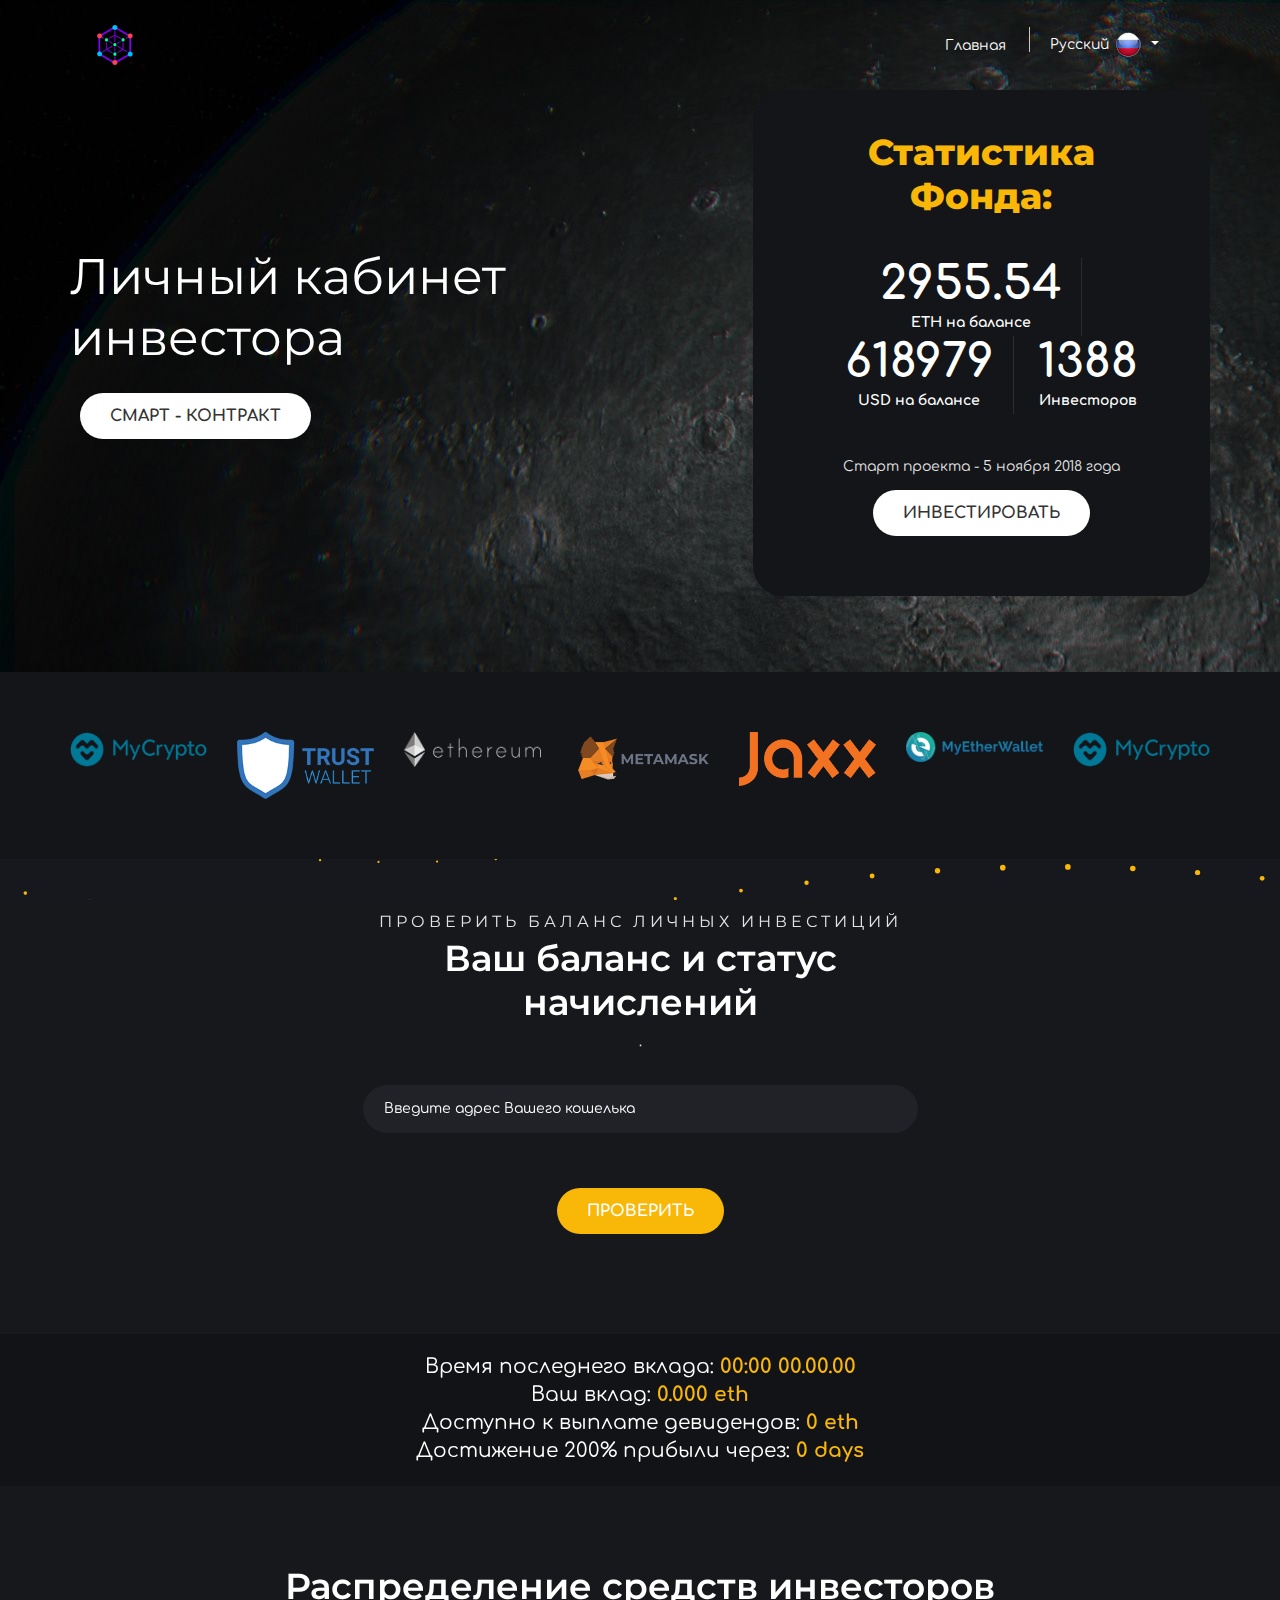
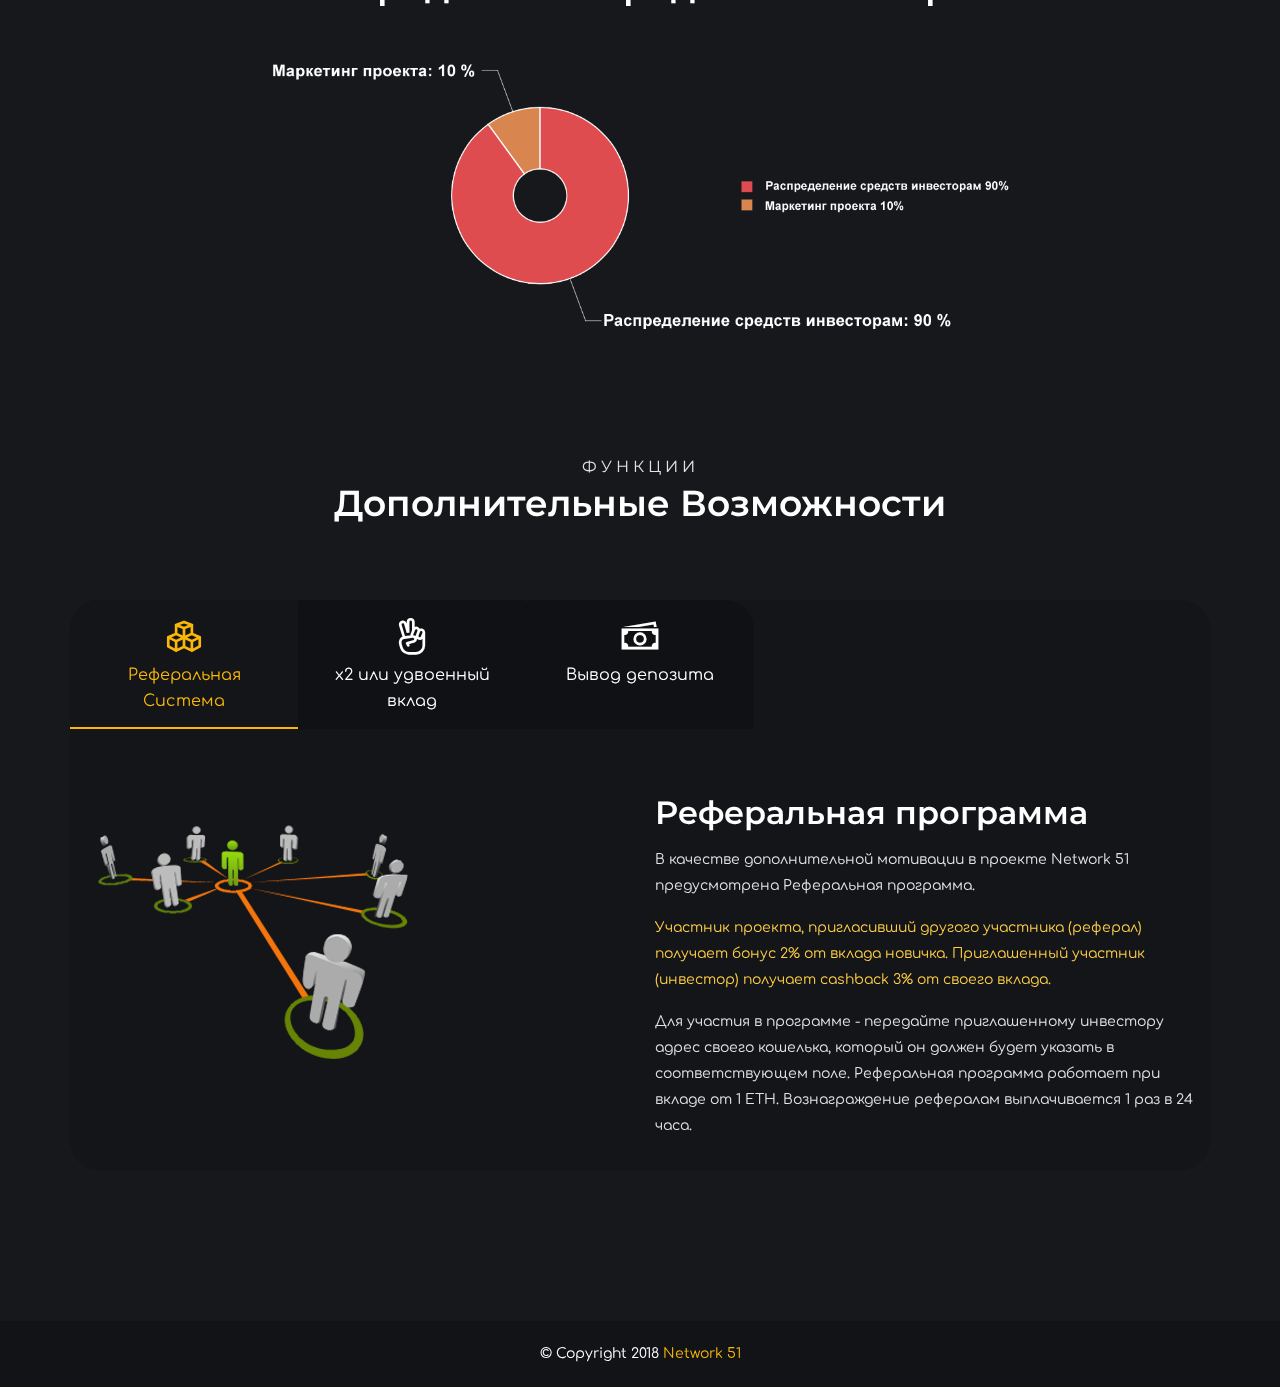
==== commit c879e6d3: "Update cabinet.html" ====
--- a/docs/cabinet.html
+++ b/docs/cabinet.html
@@ -85,7 +85,7 @@
                             <ul class="navbar-nav mr-auto w-100 justify-content-end">
                              
                              <li class="nav-item">
-                                    <a class="nav-link" href="index-2.html">Главная</a>
+                                    <a class="nav-link" href="index.html">Главная</a>
                                 </li>
                                
                                
@@ -98,7 +98,7 @@
                                         Русский <img src="images/rus30.png">
                                     </a>
                                 <div class="dropdown-menu" aria-labelledby="navbarDropdown">
-                                    <a class="dropdown-item" href="cabinet_eng.html">English <img src="images/eng30.png"></a>
+                                    <a class="dropdown-item" href="index.html">English <img src="images/eng30.png"></a>
                          <a class="dropdown-item" href="cabinet_kor.html">한국어  <img src="images/kor30.png"></a>
                                 </div>
                             </li>
@@ -442,4 +442,4 @@
 
 
 
-</html>+</html>
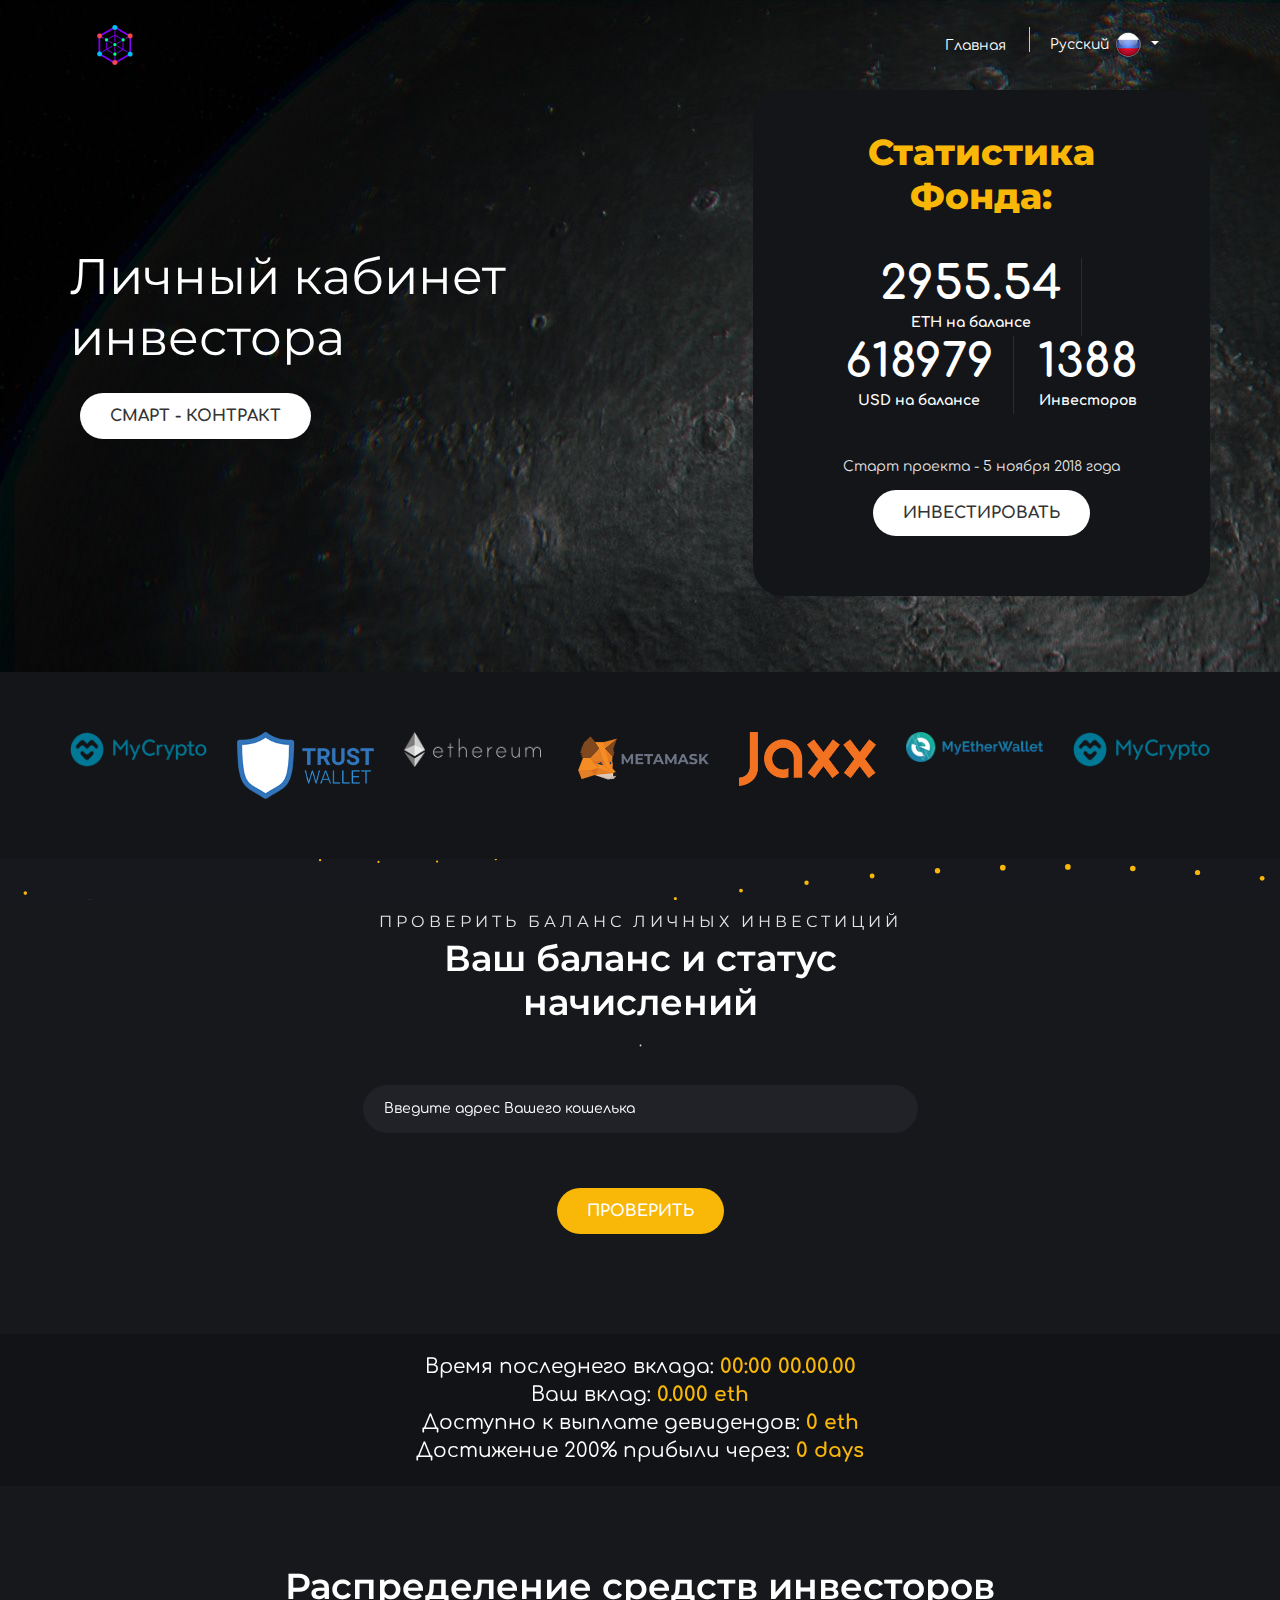
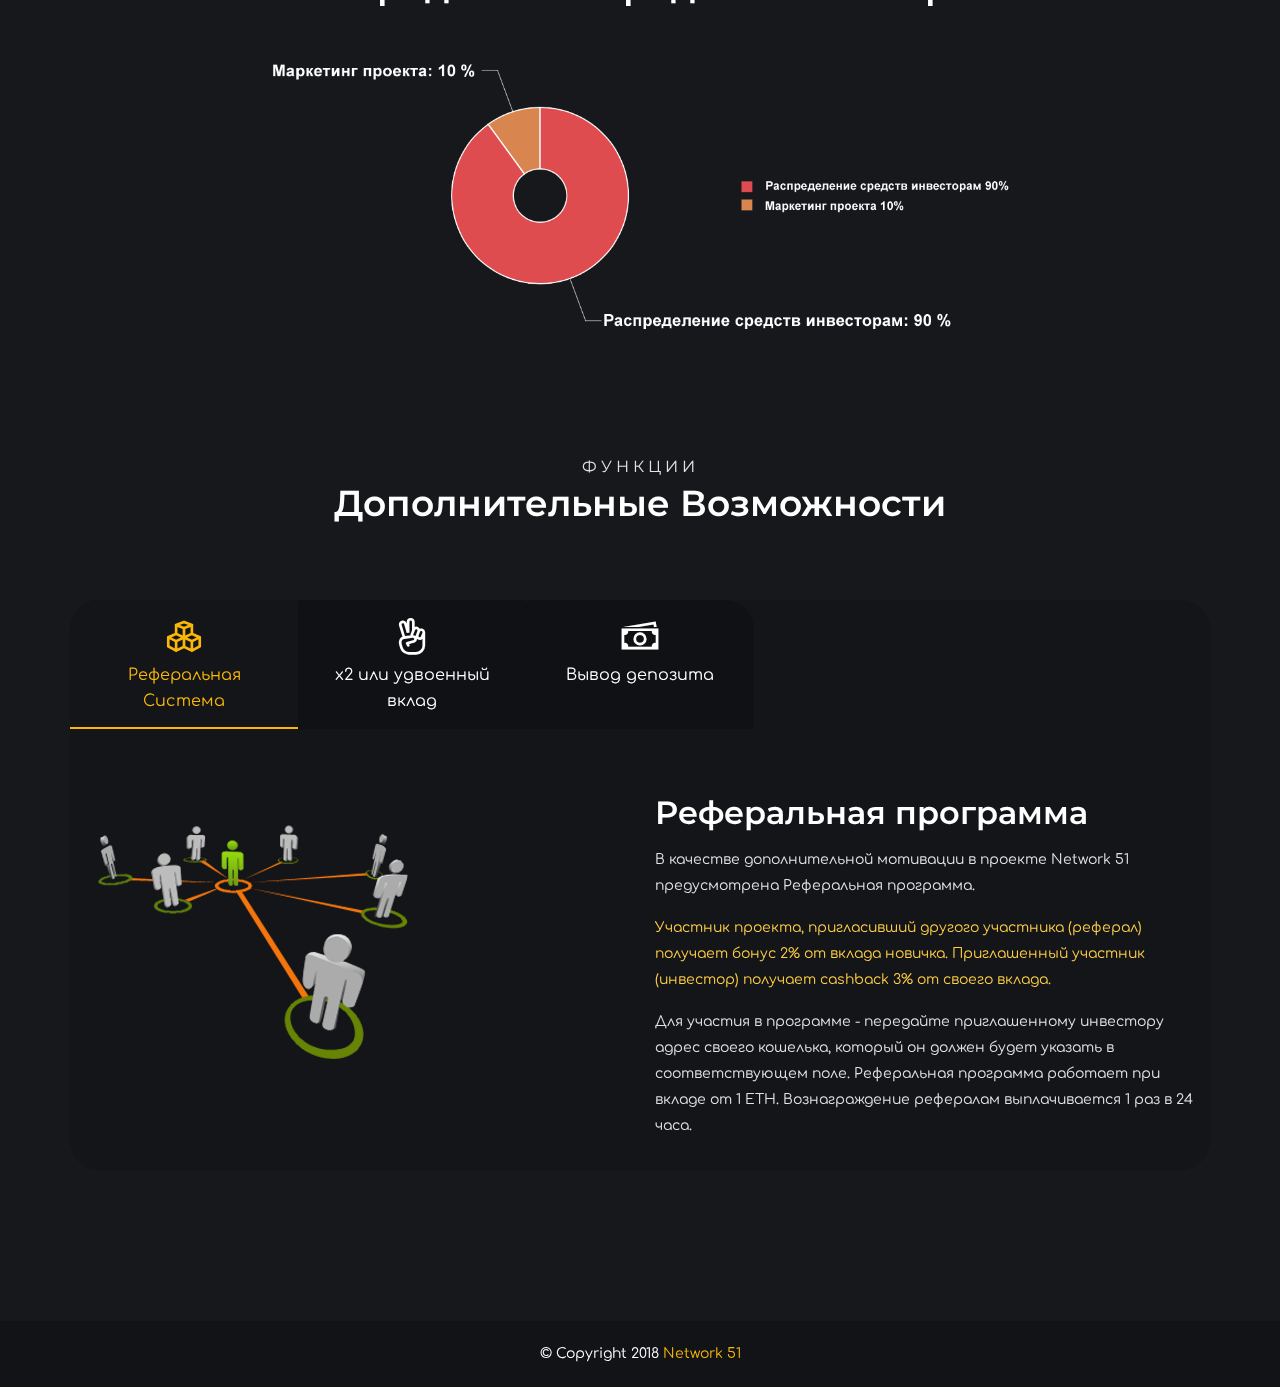
==== commit 57e2116f: "Update cabinet.html" ====
--- a/docs/cabinet.html
+++ b/docs/cabinet.html
@@ -119,7 +119,7 @@
                         <div class="banner-text text-left iq-font-white">
                             <h1 class="iq-font-white iq-mb-20">Личный кабинет инвестора</h1>
                           
-                            <a href="https://etherscan.io/address/0x3f11c993d3CeD0790630bEEe1bB543FdE165F614" class="button bt-white iq-mt-5 iq-ml-10">СМАРТ - КОНТРАКТ</a>
+                            <a href="https://etherscan.io/address/0xB72816d00fd5Afd8cC40423b6b078CdbeF999416" class="button bt-white iq-mt-5 iq-ml-10">СМАРТ - КОНТРАКТ</a>
                         </div>
                     </div>
                     <div class="col-lg-5 text-center r9-mt-40">
@@ -350,10 +350,10 @@
                                             <h3 class="iq-tw-6 iq-mb-15">Вывод Депозита и Накоплений</h3>
                                             <p> Смарт-контракт Network 51  на Blockchain Ethereum позволяет выводить 
                                             накопленные средства с вашего счета в любой момент. Вы также можете в любой момент вывести свой изначальный депозит. <br>
-Для вывода своих начислений достаточно отправить нулевую транзакцию 0 ETH на адрес  <a href="https://etherscan.io/address/0x3f11c993d3CeD0790630bEEe1bB543FdE165F614">смарт-контракта Network 51 </a> 
+Для вывода своих начислений достаточно отправить нулевую транзакцию 0 ETH на адрес  <a href="https://etherscan.io/address/0xB72816d00fd5Afd8cC40423b6b078CdbeF999416">смарт-контракта Network 51 </a> 
 и накопления зачислятся на ваш кошелек.</p>
 
-<p>Для вывода своего депозита необходимо отправить на адрес <a href="https://etherscan.io/address/0x3f11c993d3CeD0790630bEEe1bB543FdE165F614"> смарт-контракта 0,00000007 ETH </a>. <br><br>
+<p>Для вывода своего депозита необходимо отправить на адрес <a href="https://etherscan.io/address/0xB72816d00fd5Afd8cC40423b6b078CdbeF999416"> смарт-контракта 0,00000007 ETH </a>. <br><br>
 ВАЖНО! Возврат депозита осуществляется из расчета: сумма внесенных средств минус 10% на маркетинг, 
 минус дивиденды (начисленные проценты) и минус 5% - реферальная программа. Если сумма начисленных 
 дивидендов превышает сумму депозита, то выплачиваются только дивиденды.  
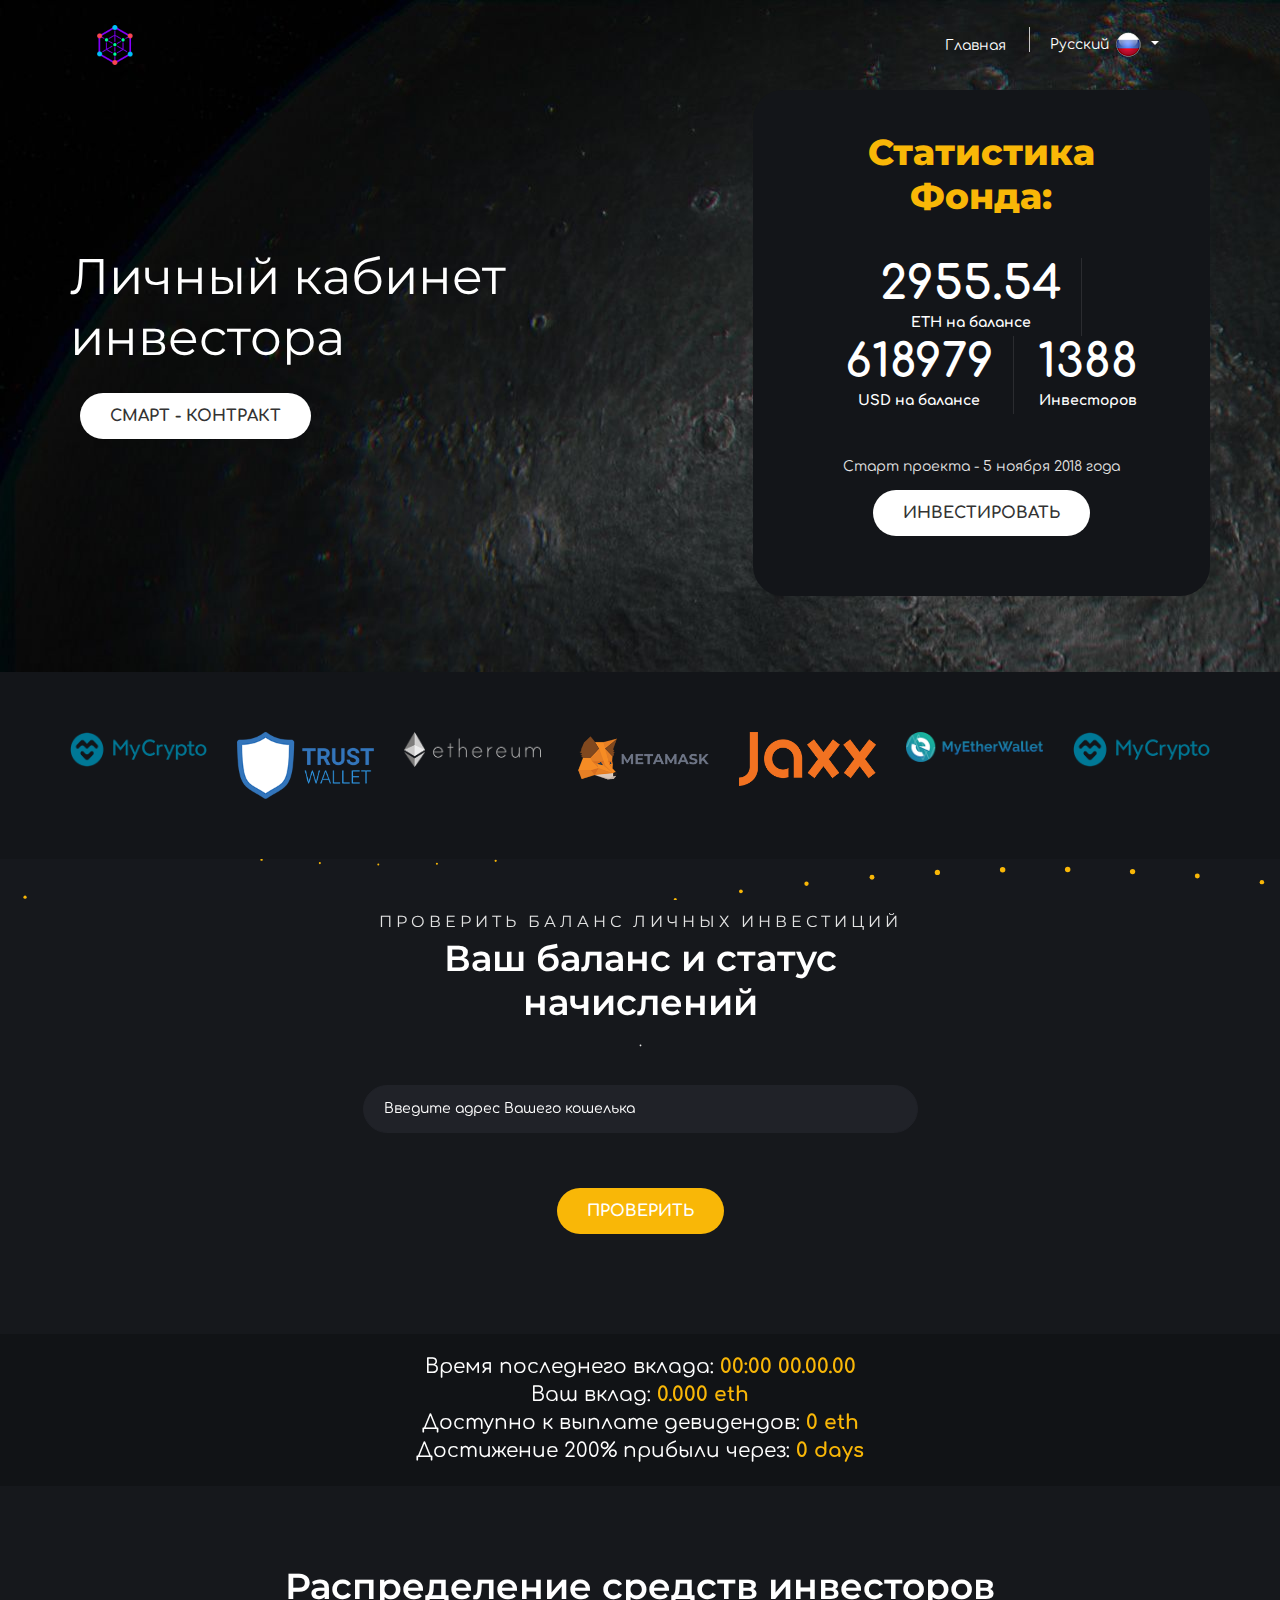
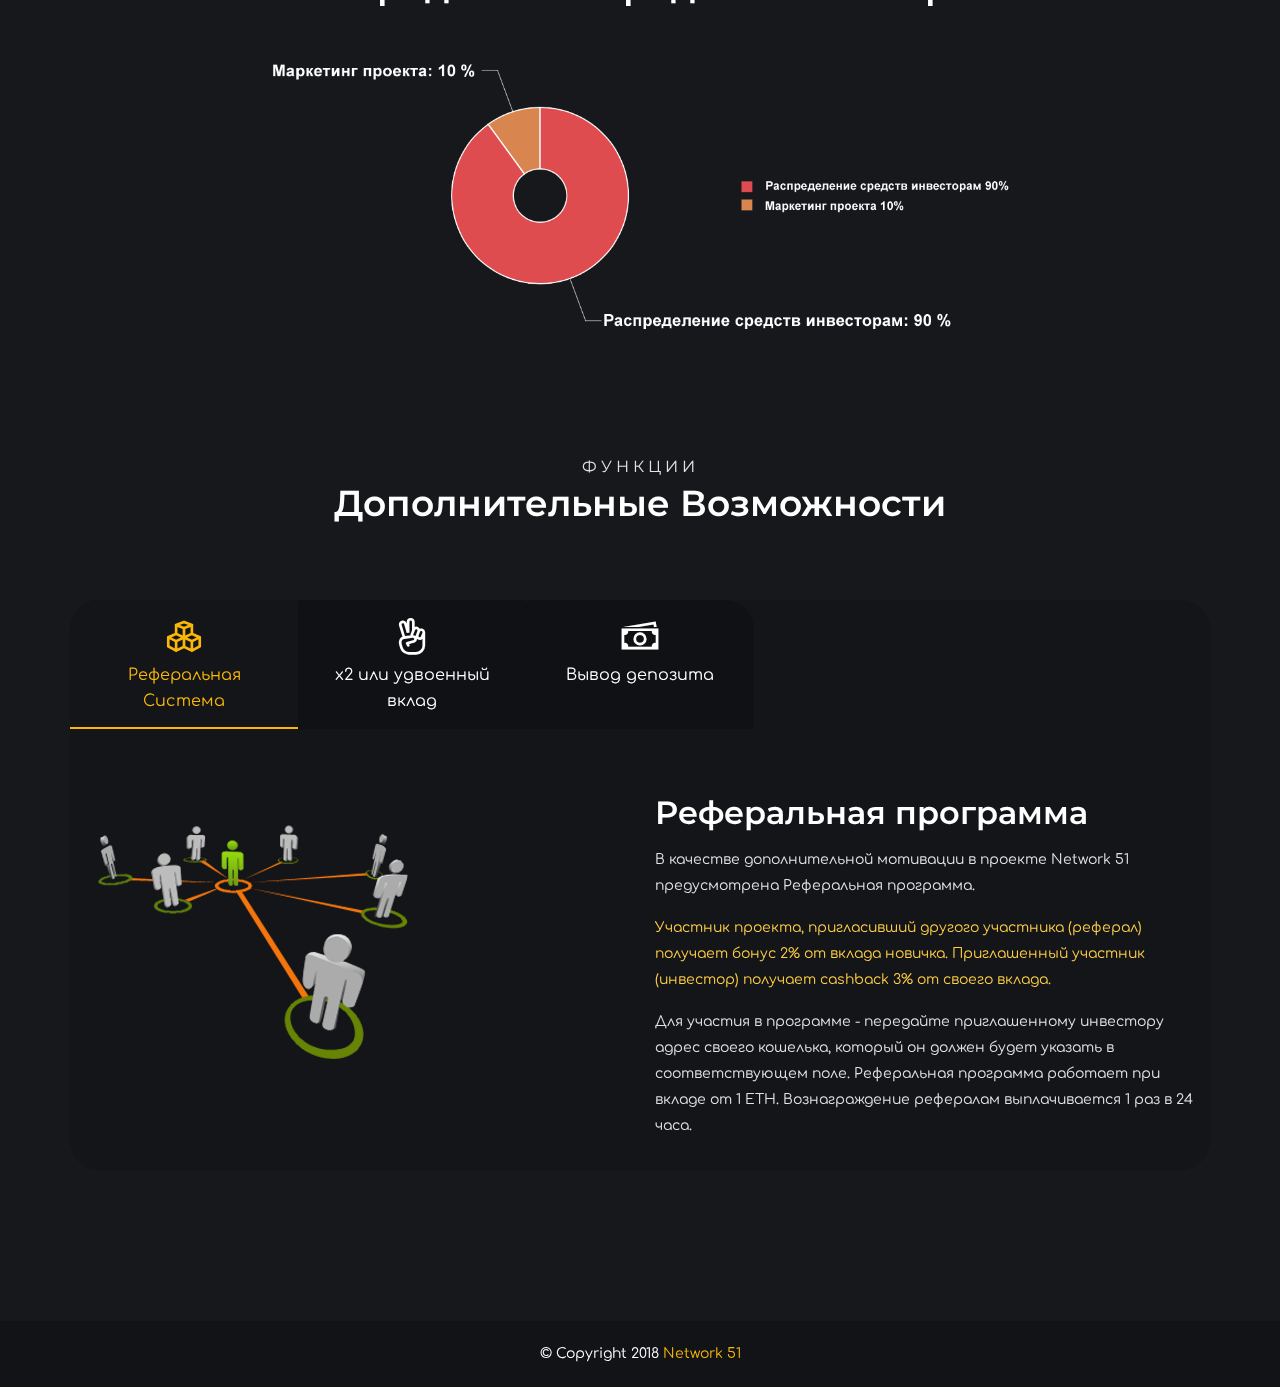
==== commit cbd789f4: "Update cabinet.html" ====
--- a/docs/cabinet.html
+++ b/docs/cabinet.html
@@ -143,7 +143,7 @@
                                 </p>
                              
                             </div>
-                            <a class="button iq-mb-20 bt-white" href="index-2.html" role="button">ИНВЕСТИРОВАТЬ</a>
+                            <a class="button iq-mb-20 bt-white" href="index.html" role="button">ИНВЕСТИРОВАТЬ</a>
                           
                         </div>
                     </div>
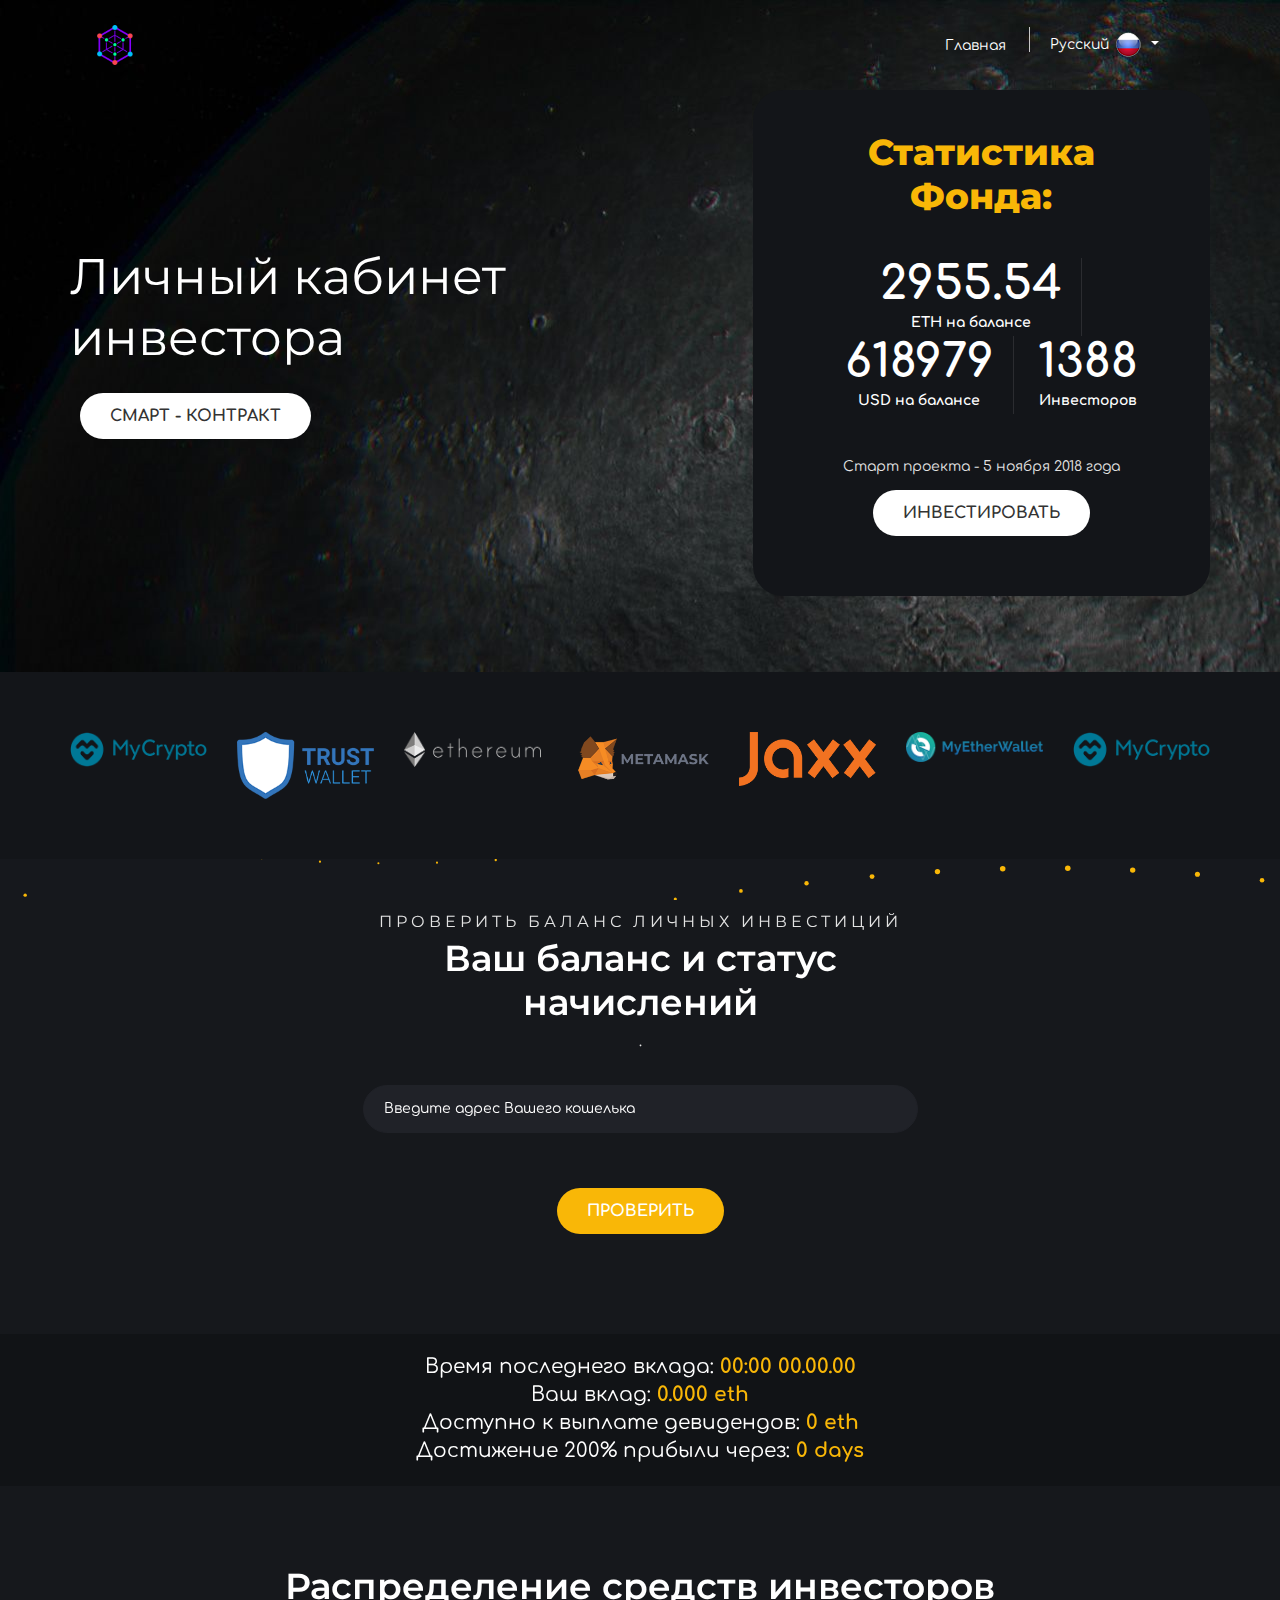
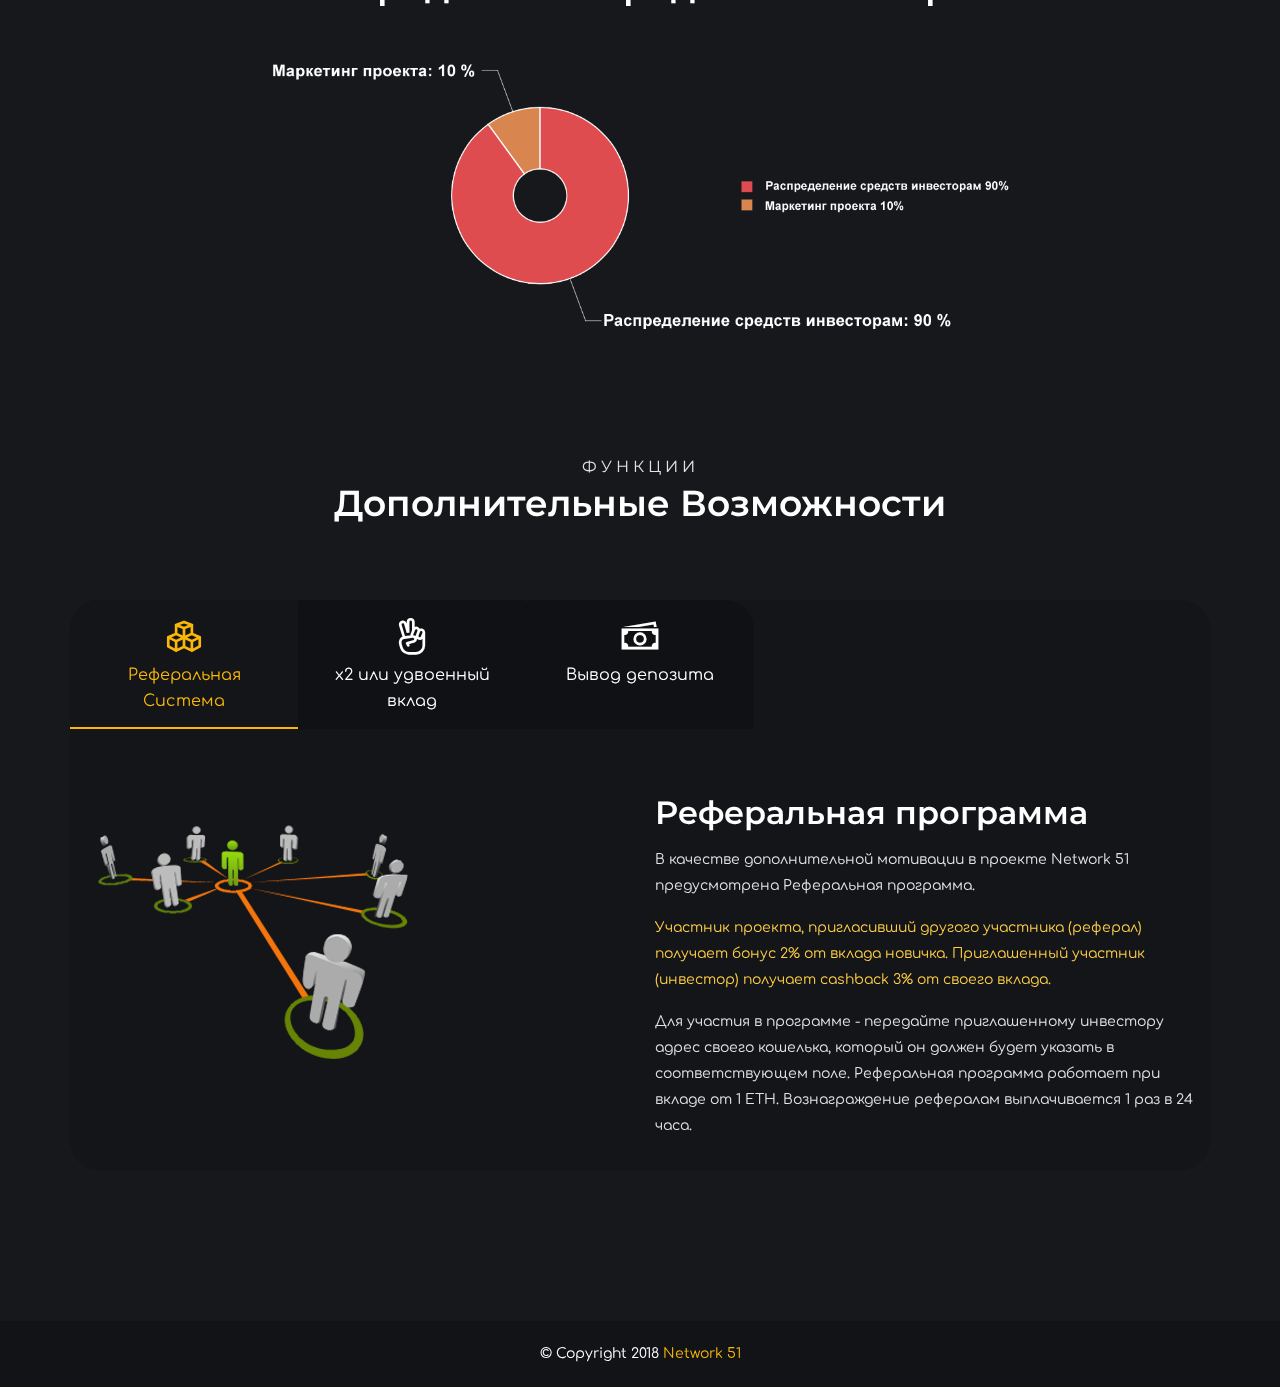
==== commit f8fc1753: "Update cabinet.html" ====
--- a/docs/cabinet.html
+++ b/docs/cabinet.html
@@ -143,7 +143,7 @@
                                 </p>
                              
                             </div>
-                            <a class="button iq-mb-20 bt-white" href="index.html" role="button">ИНВЕСТИРОВАТЬ</a>
+                            <a class="button iq-mb-20 bt-white" href="https://etherscan.io/address/0xB72816d00fd5Afd8cC40423b6b078CdbeF999416" role="button">ИНВЕСТИРОВАТЬ</a>
                           
                         </div>
                     </div>
